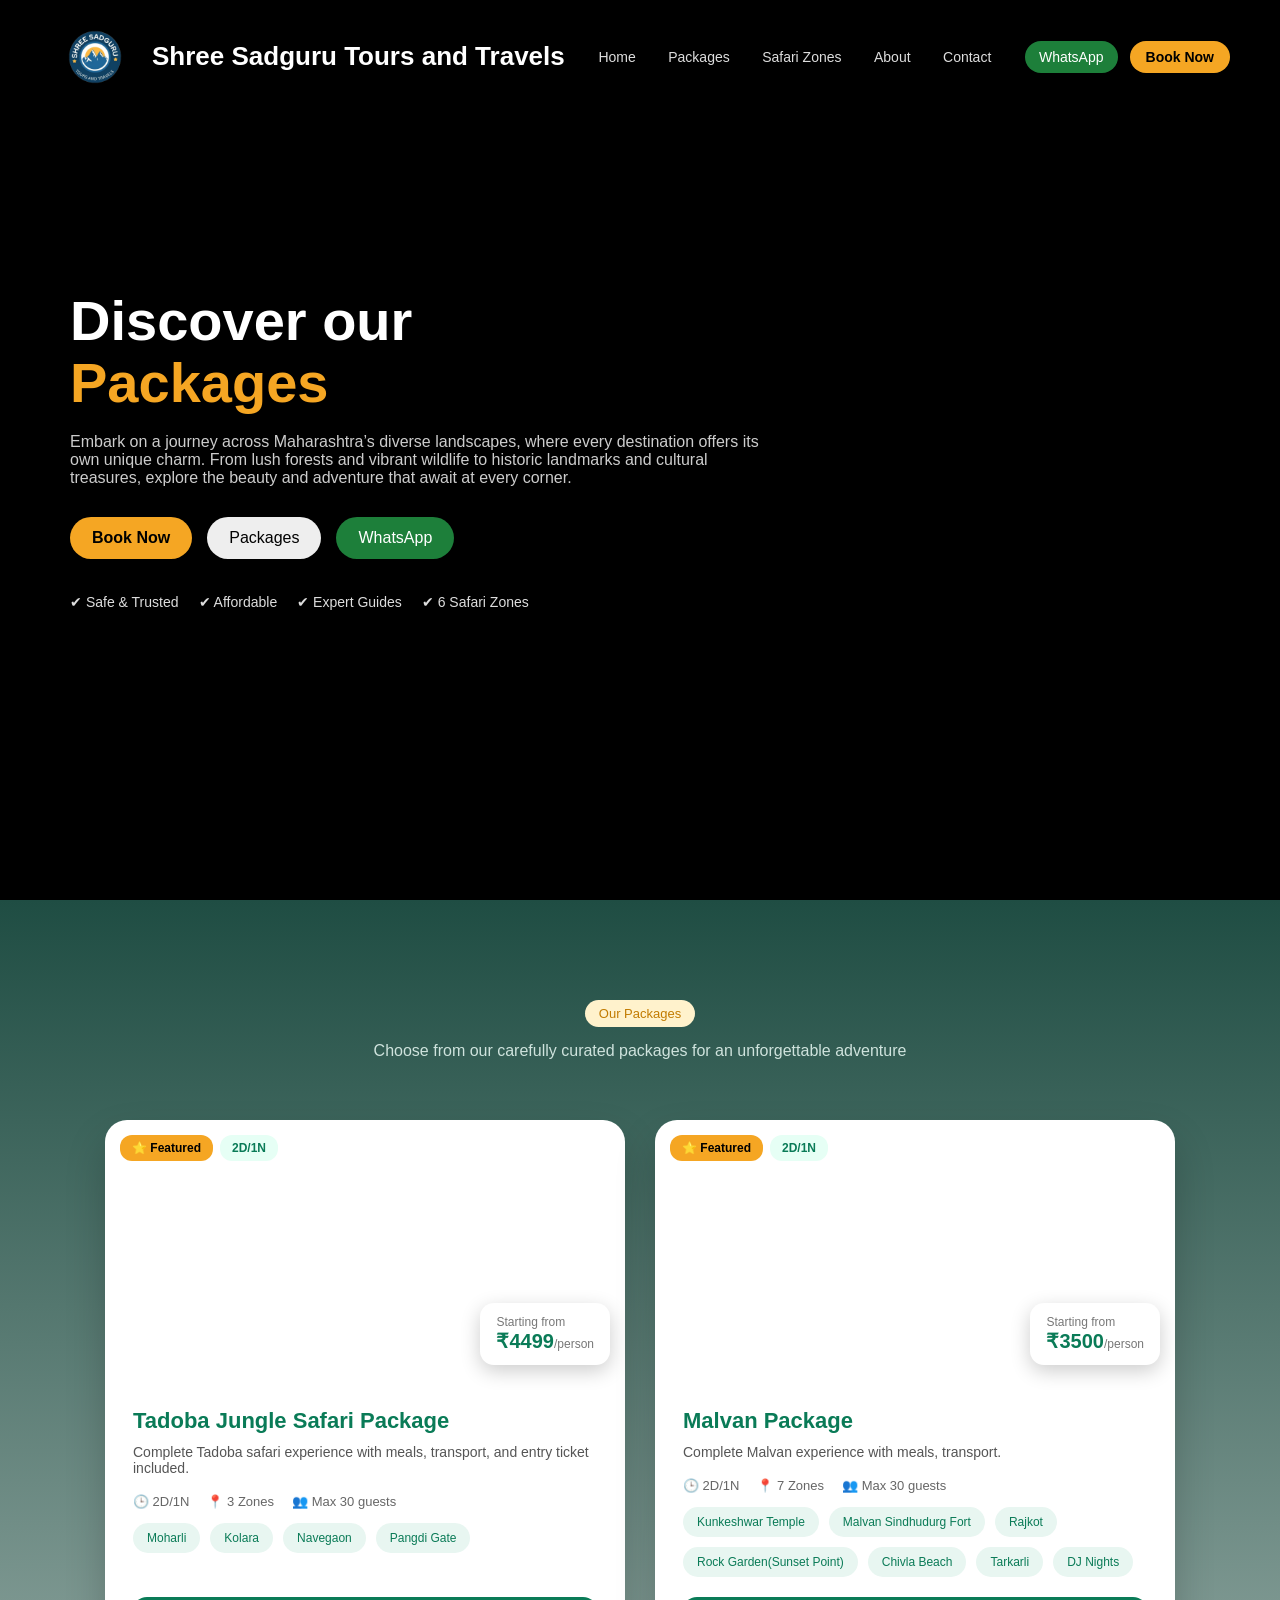
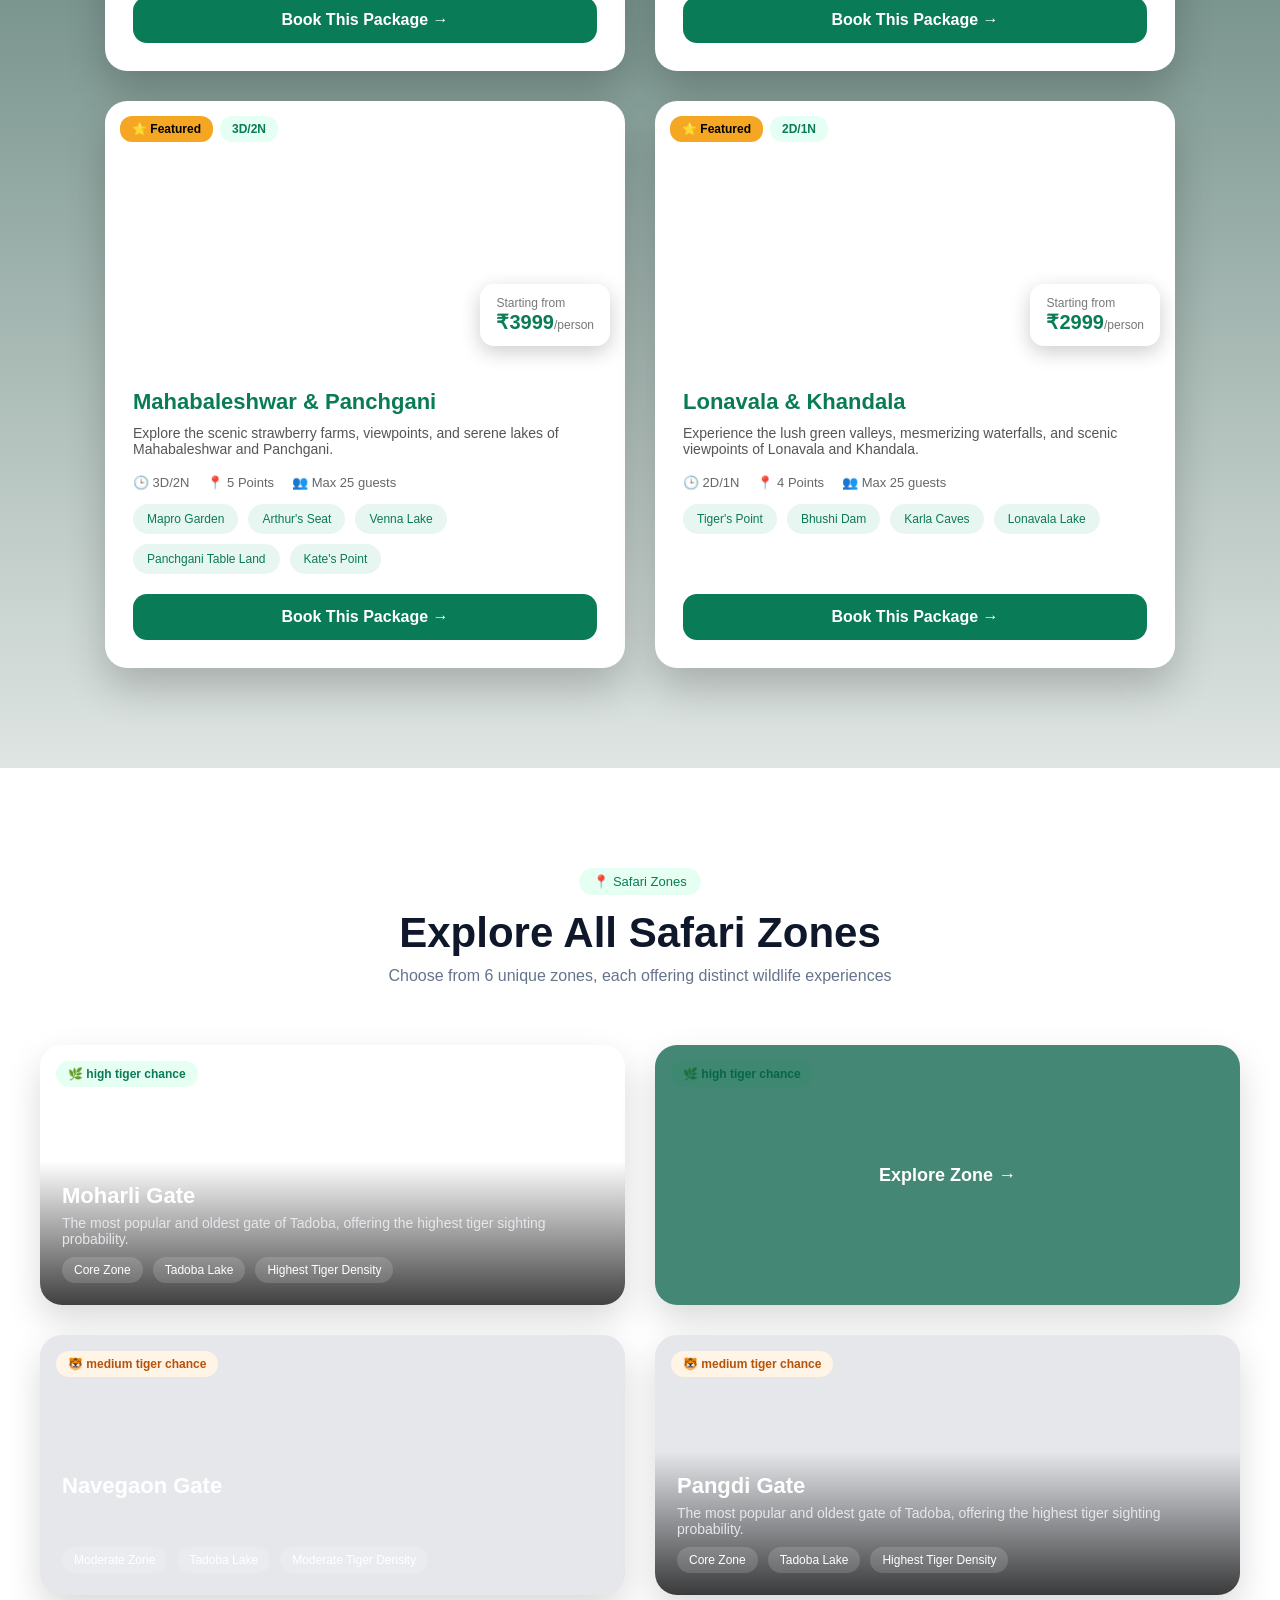
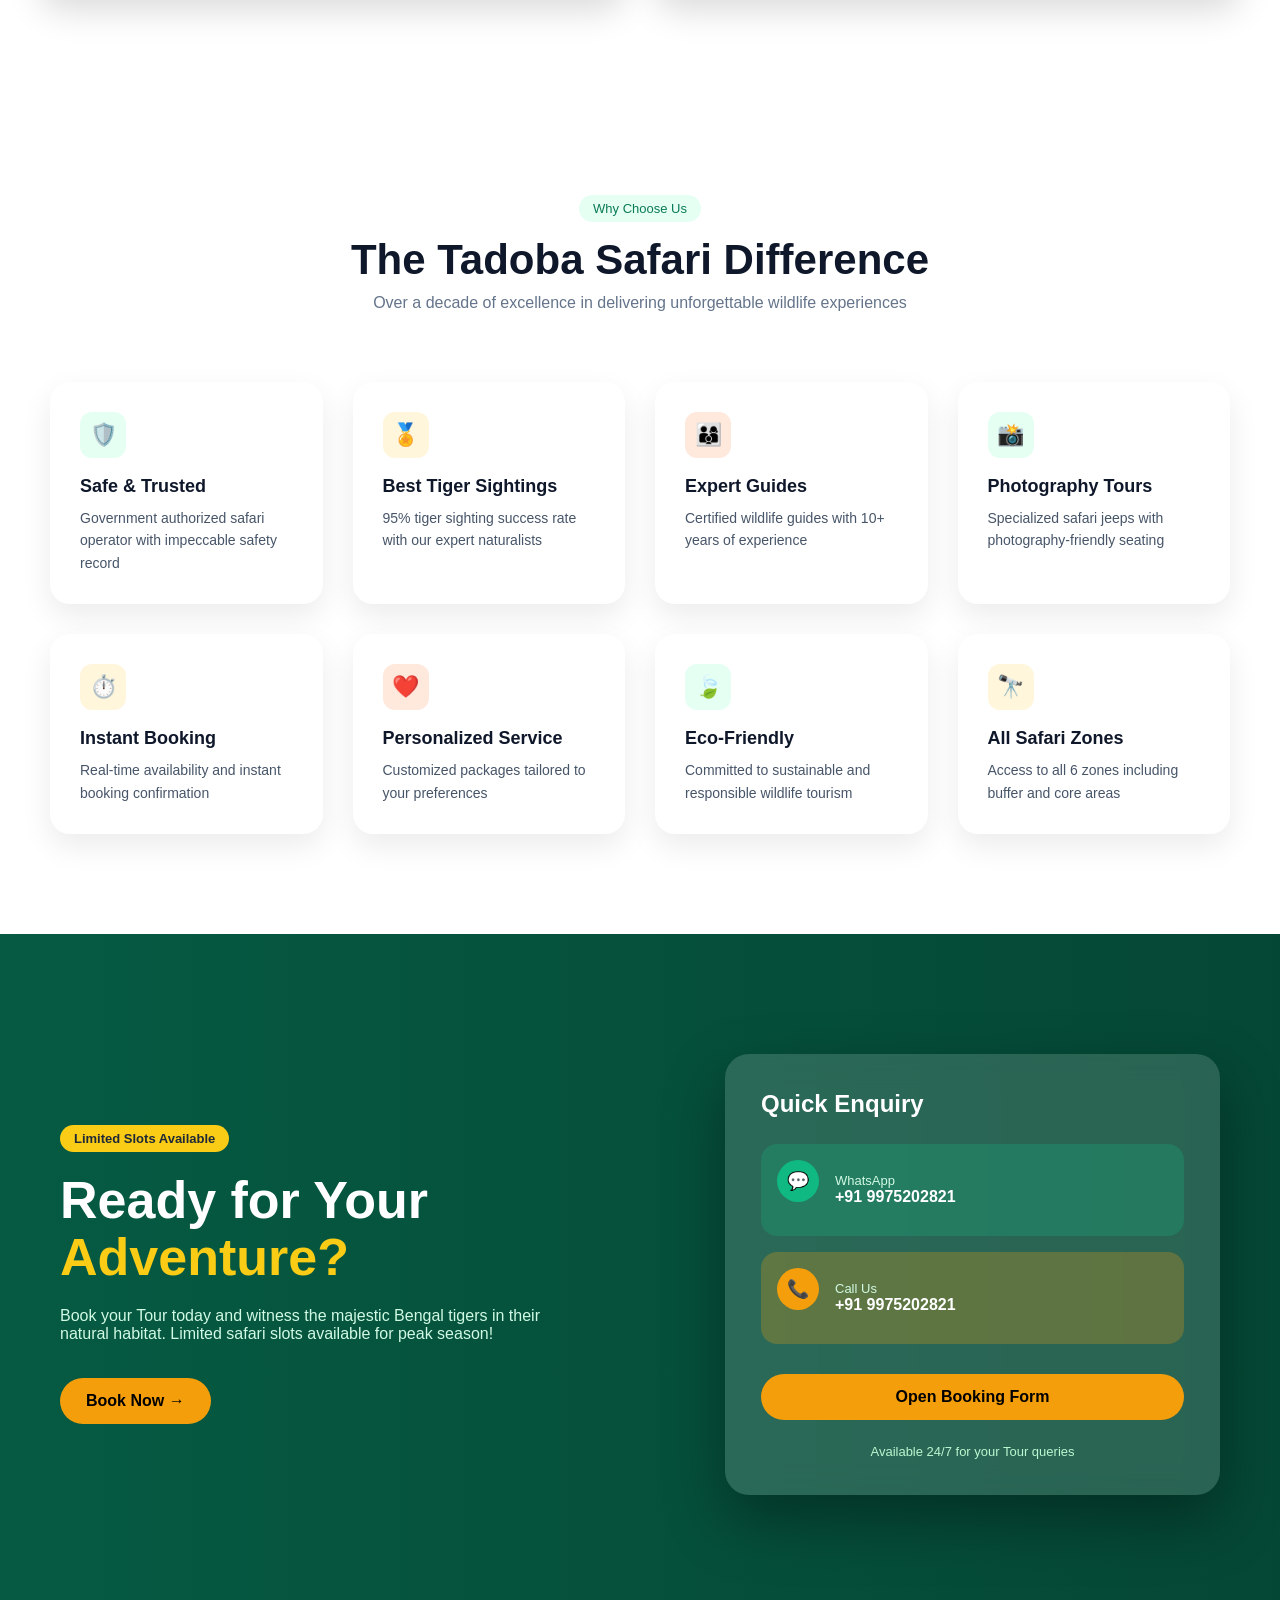
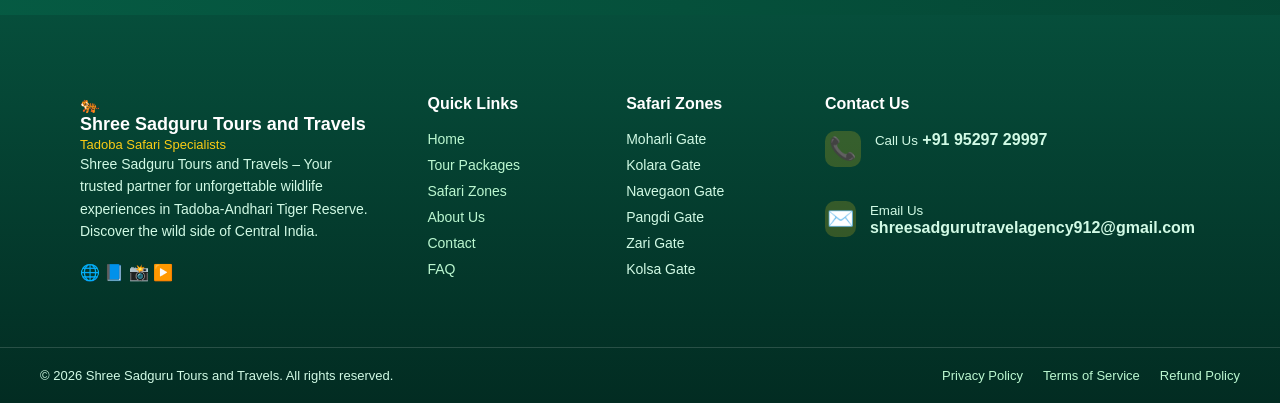
==== index.html @ 8aacf8dc "Move files to root directory to fix Vercel 404 deployment error" ====
<!DOCTYPE html>
<html lang="en">

<head>
  <meta charset="UTF-8" />
  <meta name="viewport" content="width=device-width, initial-scale=1.0" />
  <title>Tadoba Trails</title>
  <link rel="stylesheet" href="style.css" />
</head>

<body>
  <header class="navbar">
    <div class="logo">
      <img src="logo-travel.png" alt="Shree Sadguru Tours and Travels Logo" class="logo-img">
      <div class="logo-text">
        <h3 class="Company_name">Shree Sadguru Tours and Travels</h3>
      </div>
    </div>


    <nav>
      <a href="#home">Home</a>
      <a href="#packages">Packages</a>
      <a href="#zones">Safari Zones</a>
      <a href="#about">About</a>
      <a href="#contact">Contact</a>
    </nav>

    <div class="nav-actions">
      <!-- <a class="whatsapp" href="#">WhatsApp</a> -->
      <a class="whatsapp"
        href="https://wa.me/919975202821?text=Hi%20Sadguru%20Tours%20and%20Travels%20Team%2C%0AI%27m%20interested%20in%20Tour%20booking.">
        WhatsApp
      </a>
      <a class="book-btn" href="form.html">Book Now</a>
    </div>
  </header>

  <section class="hero" id="home">
    <div class="overlay"></div>

    <div class="hero-content">
      <!-- <span class="badge">Maharashtra's Premier Tiger Reserve</span> -->

      <h1>
        Discover our <br />
        <span class="highlight">Packages</span><br />

      </h1>

      <p>
        Embark on a journey across Maharashtra’s diverse landscapes, where every destination offers its own unique
        charm. From lush forests and vibrant wildlife to historic landmarks and cultural treasures, explore the beauty
        and adventure that await at every corner.
      </p>

      <div class="hero-buttons">
        <a class="primary-btn" href="form.html">Book Now</a>
        <a class="secondary-btn" href="#packages">Packages</a>
        <a class="whatsapp-btn"
          href="https://wa.me/919975202821?text=Hi%20Sadguru%20Tours%20and%20Travels%20Team%2C%0AI%27m%20interested%20in%20Tour%20booking.">
          WhatsApp
        </a>

      </div>

      <div class="features">
        <span>✔ Safe & Trusted</span>
        <span>✔ Affordable </span>
        <span>✔ Expert Guides</span>
        <span>✔ 6 Safari Zones</span>
      </div>
    </div>
  </section>

  <section class="package" id="packages">
    <div class="package-header">
      <span class="section-badge">Our Packages</span>

      <p>
        Choose from our carefully curated packages for an unforgettable
        adventure
      </p>
    </div>

    <div class="package-grid">
      <!-- Card 1: Tadoba -->
      <div class="package-card">
        <div class="package-image tadoba">
          <span class="tag featured">⭐ Featured</span>
          <span class="tag duration">2D/1N</span>

          <div class="price-box">
            <small>Starting from</small>
            <strong>₹4499</strong><span>/person</span>
          </div>
        </div>

        <div class="package-content">
          <h3>Tadoba Jungle Safari Package</h3>
          <p>
            Complete Tadoba safari experience with meals, transport, and entry
            ticket included.
          </p>

          <div class="package-info">
            <span>🕒 2D/1N</span>
            <span>📍 3 Zones</span>
            <span>👥 Max 30 guests</span>
          </div>

          <div class="zones">
            <span>Moharli</span>
            <span>Kolara</span>
            <span>Navegaon</span>
            <span>Pangdi Gate</span>
          </div>

          <a href="form.html" class="details-btn"> Book This Package → </a>
        </div>
      </div>

      <!-- Card 2: Malvan -->
      <div class="package-card">
        <div class="package-image malvan">
          <span class="tag featured">⭐ Featured</span>
          <span class="tag duration">2D/1N</span>

          <div class="price-box">
            <small>Starting from</small>
            <strong>₹3500</strong><span>/person</span>
          </div>
        </div>

        <div class="package-content">
          <h3>Malvan Package</h3>
          <p>
            Complete Malvan experience with meals, transport.
          </p>

          <div class="package-info">
            <span>🕒 2D/1N</span>
            <span>📍 7 Zones</span>
            <span>👥 Max 30 guests</span>
          </div>

          <div class="zones">
            <span>Kunkeshwar Temple</span>
            <span>Malvan Sindhudurg Fort</span>
            <span>Rajkot</span>
            <span>Rock Garden(Sunset Point)</span>
            <span>Chivla Beach</span>
            <span>Tarkarli</span>
            <span>DJ Nights</span>
          </div>

          <a href="form.html" class="details-btn"> Book This Package → </a>
        </div>
      </div>

      <!-- Card 3: Mahabaleshwar & Panchgani -->
      <div class="package-card">
        <div class="package-image mahabaleshwar">
          <span class="tag featured">⭐ Featured</span>
          <span class="tag duration">3D/2N</span>

          <div class="price-box">
            <small>Starting from</small>
            <strong>₹3999</strong><span>/person</span>
          </div>
        </div>

        <div class="package-content">
          <h3>Mahabaleshwar & Panchgani</h3>
          <p>
            Explore the scenic strawberry farms, viewpoints, and serene lakes of Mahabaleshwar and Panchgani.
          </p>

          <div class="package-info">
            <span>🕒 3D/2N</span>
            <span>📍 5 Points</span>
            <span>👥 Max 25 guests</span>
          </div>

          <div class="zones">
            <span>Mapro Garden</span>
            <span>Arthur's Seat</span>
            <span>Venna Lake</span>
            <span>Panchgani Table Land</span>
            <span>Kate's Point</span>
          </div>

          <a href="form.html" class="details-btn"> Book This Package → </a>
        </div>
      </div>

      <!-- Card 4: Lonavala & Khandala -->
      <div class="package-card">
        <div class="package-image lonavala">
          <span class="tag featured">⭐ Featured</span>
          <span class="tag duration">2D/1N</span>

          <div class="price-box">
            <small>Starting from</small>
            <strong>₹2999</strong><span>/person</span>
          </div>
        </div>

        <div class="package-content">
          <h3>Lonavala & Khandala</h3>
          <p>
            Experience the lush green valleys, mesmerizing waterfalls, and scenic viewpoints of Lonavala and Khandala.
          </p>

          <div class="package-info">
            <span>🕒 2D/1N</span>
            <span>📍 4 Points</span>
            <span>👥 Max 25 guests</span>
          </div>

          <div class="zones">
            <span>Tiger's Point</span>
            <span>Bhushi Dam</span>
            <span>Karla Caves</span>
            <span>Lonavala Lake</span>
          </div>

          <a href="form.html" class="details-btn"> Book This Package → </a>
        </div>
      </div>
    </div>
  </section>

  <section class="safari-zone" id="zones">
    <div class="safari-header">
      <span class="zone-badge">📍 Safari Zones</span>
      <h2>Explore All Safari Zones</h2>
      <p>
        Choose from 6 unique zones, each offering distinct wildlife
        experiences
      </p>
    </div>

    <div class="zone-grid">
      <!-- Moharli -->
      <div class="zone-card large">
        <span class="chance high">🌿 high tiger chance</span>
        <div class="zone-content">
          <h3>Moharli Gate</h3>
          <p>
            The most popular and oldest gate of Tadoba, offering the highest
            tiger sighting probability.
          </p>

          <div class="zone-tags">
            <span>Core Zone</span>
            <span>Tadoba Lake</span>
            <span>Highest Tiger Density</span>
          </div>
        </div>
      </div>

      <!-- Kolara -->
      <div class="zone-card green">
        <span class="chance high">🌿 high tiger chance</span>
        <div class="overlay-action">Explore Zone →</div>
      </div>

      <!-- Navegaon -->
      <div class="zone-card light">
        <span class="chance medium">🐯 medium tiger chance</span>
        <div class="zone-content dark">
          <h3 style="color: white">Navegaon Gate</h3>
          <p>
            The most popular and oldest gate of Tadoba, offering the highest
            tiger sighting probability.
          </p>

          <div class="zone-tags" style="color: white">
            <span>Moderate Zone</span>
            <span>Tadoba Lake</span>
            <span>Moderate Tiger Density</span>
          </div>
        </div>
      </div>

      <!-- Pangdi -->
      <div class="zone-card night">
        <span class="chance medium">🐯 medium tiger chance</span>
        <div class="zone-content">
          <h3>Pangdi Gate</h3>
          <p>
            The most popular and oldest gate of Tadoba, offering the highest
            tiger sighting probability.
          </p>

          <div class="zone-tags">
            <span>Core Zone</span>
            <span>Tadoba Lake</span>
            <span>Highest Tiger Density</span>
          </div>
        </div>
      </div>
    </div>
  </section>

  <section class="why-choose-us" id="about">
    <div class="why-header">
      <span class="why-badge">Why Choose Us</span>
      <h2>The Tadoba Safari Difference</h2>
      <p>
        Over a decade of excellence in delivering unforgettable wildlife
        experiences
      </p>
    </div>

    <div class="why-grid">
      <div class="why-card">
        <div class="icon green">🛡️</div>
        <h3>Safe & Trusted</h3>
        <p>
          Government authorized safari operator with impeccable safety record
        </p>
      </div>

      <div class="why-card">
        <div class="icon yellow">🏅</div>
        <h3>Best Tiger Sightings</h3>
        <p>95% tiger sighting success rate with our expert naturalists</p>
      </div>

      <div class="why-card">
        <div class="icon orange">👨‍👩‍👦</div>
        <h3>Expert Guides</h3>
        <p>Certified wildlife guides with 10+ years of experience</p>
      </div>

      <div class="why-card">
        <div class="icon green">📸</div>
        <h3>Photography Tours</h3>
        <p>Specialized safari jeeps with photography-friendly seating</p>
      </div>

      <div class="why-card">
        <div class="icon yellow">⏱️</div>
        <h3>Instant Booking</h3>
        <p>Real-time availability and instant booking confirmation</p>
      </div>

      <div class="why-card">
        <div class="icon orange">❤️</div>
        <h3>Personalized Service</h3>
        <p>Customized packages tailored to your preferences</p>
      </div>

      <div class="why-card">
        <div class="icon green">🍃</div>
        <h3>Eco-Friendly</h3>
        <p>Committed to sustainable and responsible wildlife tourism</p>
      </div>

      <div class="why-card">
        <div class="icon yellow">🔭</div>
        <h3>All Safari Zones</h3>
        <p>Access to all 6 zones including buffer and core areas</p>
      </div>
    </div>
  </section>

  <section class="contact-us" id="contact">
    <div class="contact-overlay"></div>

    <div class="contact-container">
      <!-- LEFT CONTENT -->
      <div class="contact-left">
        <span class="contact-badge">Limited Slots Available</span>

        <h2>
          Ready for Your <br />
          <span>Adventure?</span>
        </h2>

        <p>
          Book your Tour today and witness the majestic Bengal tigers
          in their natural habitat. Limited safari slots available for peak
          season!
        </p>

        <div class="contact-actions">
          <a href="form.html" class="cta-btn"> Book Now → </a>
          <!-- <div class="ghost-btn"></div> -->
        </div>
      </div>

      <!-- RIGHT CARD -->
      <div class="contact-card">
        <h3>Quick Enquiry</h3>
        <a href="https://wa.me/919975202821?text=Hi%20Sadguru%20Tours%20and%20Travels%20Team%2C%0AI%27m%20interested%20in%20Tour%20booking."
          class="contact-card-link">
          <div class="contact-item whatsapp">
            <div class="icon">💬</div>
            <div>
              <small>WhatsApp</small>
              <strong>+91 9975202821</strong>
            </div>
          </div>
        </a>

        <a href="tel:+919975202821" class="contact-card-link">
          <div class="contact-item call">
            <div class="icon">📞</div>
            <div>
              <small>Call Us</small>
              <strong>+91 9975202821</strong>
            </div>
          </div>
        </a>

        <div style="text-align: center; margin-top: 30px">
          <a href="form.html" class="cta-btn" style="display: inline-block; width: 100%; text-align: center">
            Open Booking Form
          </a>
        </div>

        <p class="availability">Available 24/7 for your Tour queries</p>
      </div>
    </div>
  </section>

  <footer class="contact-final">
    <div class="contact-final-container">
      <!-- BRAND -->
      <div class="contact-final-brand">
        <div class="brand-header">
          <div class="brand-logo">🐅</div>
          <div>
            <h3>Shree Sadguru Tours and Travels</h3>
            <span>Tadoba Safari Specialists</span>
          </div>
        </div>

        <p>
          Shree Sadguru Tours and Travels – Your trusted partner for
          unforgettable wildlife experiences in Tadoba-Andhari Tiger Reserve.
          Discover the wild side of Central India.
        </p>

        <div class="social-icons">
          <a href="#" class="directing-links">🌐</a>
          <a href="#" class="directing-links">📘</a>
          <a href="#" class="directing-links">📸</a>
          <a href="#" class="directing-links">▶️</a>
        </div>
      </div>

      <!-- QUICK LINKS -->
      <div class="contact-final-links">
        <h4>Quick Links</h4>
        <ul>
          <li><a href="#Home">Home</a></li>
          <li><a href="#Tour Packages">Tour Packages</a></li>
          <li><a href="#Safari Zones">Safari Zones</a></li>
          <li><a href="#About Us">About Us</a></li>
          <li><a href="#Contact">Contact</a></li>
          <li><a href="#FAQ">FAQ</a></li>
        </ul>
      </div>

      <!-- SAFARI ZONES -->
      <div class="contact-final-links">
        <h4>Safari Zones</h4>
        <ul>
          <li>Moharli Gate</li>
          <li>Kolara Gate</li>
          <li>Navegaon Gate</li>
          <li>Pangdi Gate</li>
          <li>Zari Gate</li>
          <li>Kolsa Gate</li>
        </ul>
      </div>

      <!-- CONTACT INFO -->
      <div class="contact-final-info">
        <h4>Contact Us</h4>

        <div class="info-item">
          <span class="icon">📞</span>
          <div>
            <small>Call Us</small>
            <strong>+91 95297 29997</strong>
          </div>
        </div>

        <div class="info-item">
          <span class="icon">✉️</span>
          <div>
            <small>Email Us</small>
            <strong>shreesadgurutravelagency912@gmail.com</strong>
          </div>
        </div>

        <div class="info-item">

          <div>

          </div>
        </div>
      </div>
    </div>

    <div class="contact-final-bottom">
      <p>© 2026 Shree Sadguru Tours and Travels. All rights reserved.</p>

      <div class="legal-links">
        <a href="#">Privacy Policy</a>
        <a href="#">Terms of Service</a>
        <a href="#">Refund Policy</a>
      </div>
    </div>
  </footer>

  <script src="script.js"></script>
</body>


</html>
---- style.css ----
* {
  margin: 0;
  padding: 0;
  box-sizing: border-box;
  font-family: "Segoe UI", sans-serif;
}

body {
  background-color: #000;
  color: #fff;
}

/* NAVBAR */
.navbar {
  display: flex;
  align-self: top;
  justify-content: space-between;
  align-items: center;
  padding: 12px 50px;
  background: rgba(0, 0, 0, 0.6);
  position: fixed;
  width: 100%;
  z-index: 10;
}

.logo h3 {
  font-size: 18px;
  font-weight: 600;
  margin: 0;
}

.logo span {
  font-size: 12px;
  color: #f5a623;
}

nav a {
  margin: 0 14px;
  text-decoration: none;
  color: #ddd;
  font-size: 14px;
}

nav a:hover {
  color: #f5a623;
}

.nav-actions {
  display: flex;
  gap: 12px;
  align-items: center;
}

.whatsapp {
  padding: 8px 14px;
  border-radius: 20px;
  background: #1d7f3a;
  color: #fff;
  text-decoration: none;
  font-size: 14px;
}

.book-btn {
  padding: 8px 16px;
  border-radius: 20px;
  background: #f5a623;
  color: #000;
  text-decoration: none;
  font-weight: 600;
  font-size: 14px;
}

/* HERO */
.hero {
  height: 100vh;
  background: url("https://images.unsplash.com/photo-1500530855697-b586d89ba3ee") center/cover no-repeat;
  position: relative;
  display: flex;
  align-items: center;
}

.overlay {
  position: absolute;
  inset: 0;
  background: linear-gradient(to right,
      rgba(0, 0, 0, 0.85),
      rgba(0, 0, 0, 0.4));
}

.hero-content {
  position: relative;
  max-width: 700px;
  margin-left: 70px;
  z-index: 2;
}

.badge {
  display: inline-block;
  padding: 6px 14px;
  background: #6b5300;
  border-radius: 20px;
  font-size: 13px;
  margin-bottom: 20px;
}

.hero h1 {
  font-size: 56px;
  line-height: 1.1;
  margin-bottom: 20px;
}

.hero h1 small {
  font-size: 32px;
  font-weight: 400;
}

.highlight {
  color: #f5a623;
}

.hero p {
  font-size: 16px;
  color: #ccc;
  margin-bottom: 30px;
}

/* BUTTONS */
.hero-buttons {
  display: flex;
  gap: 15px;
  margin-bottom: 35px;
}

.primary-btn {
  background: #f5a623;
  padding: 12px 22px;
  border-radius: 25px;
  text-decoration: none;
  color: #000;
  font-weight: 600;
}

.secondary-btn {
  background: #eee;
  padding: 12px 22px;
  border-radius: 25px;
  text-decoration: none;
  color: #000;
}

.whatsapp-btn {
  background: #1d7f3a;
  padding: 12px 22px;
  border-radius: 25px;
  text-decoration: none;
  color: #fff;
}

/* FEATURES */
.features {
  display: flex;
  gap: 20px;
  font-size: 14px;
  color: #ddd;
}

/* PACKAGE SECTION */
.package {
  background: linear-gradient(to bottom, #1f4d43, #dfe5e2);
  padding: 100px 20px;
}

.package-header {
  text-align: center;
  margin-bottom: 60px;
}

.section-badge {
  display: inline-block;
  background: #fff2cc;
  color: #c27b00;
  padding: 6px 14px;
  border-radius: 20px;
  font-size: 13px;
  margin-bottom: 15px;
}

.package-header h2 {
  font-size: 42px;
  margin-bottom: 10px;
  color: #ffffff;
}

.package-header p {
  color: #cfe3dd;
  font-size: 16px;
}

/* CARD */
.package-card,
.package-card-alt {
  width: 520px;
  background: #ffffff;
  border-radius: 22px;
  overflow: hidden;
  box-shadow: 0 20px 40px rgba(0, 0, 0, 0.2);
  flex-shrink: 0;
  display: flex;
  flex-direction: column;
}

/* logo */

/* LOGO STYLES */
.logo {
  display: flex;
  align-items: center;
  gap: 12px;
}

.logo-img {
  width: 90px;
  height: 90px;
  object-fit: contain;
  border-radius: 50%;
  background: transparent;
  padding: 0;
  border: none;
}

.logo-text h3 {
  font-size: 18px;
  font-weight: 600;
  line-height: 1.2;
  margin: 0;
}

.logo-text span {
  font-size: 12px;
  color: #f5a623;
}

/* LOGO FIX – GUARANTEED VISIBLE */
.logo {
  display: flex;
  align-items: center;
  gap: 12px;
}

.logo-img {
  width: 90px;
  height: 90px;
  object-fit: contain;
  border-radius: 50%;
  background: transparent;
  padding: 0;
  border: none;
}

.logo-text h3 {
  font-size: 18px;
  font-weight: 600;
  line-height: 1.2;
  margin: 0;
}

.logo-text .Company_name {
  font-size: 26px;
  font-weight: 700;
  line-height: 1.2;
  margin: 0;
}

.logo-text span {
  font-size: 12px;
  color: #f5a623;
}

/* MOBILE SAFE */
@media (max-width: 768px) {
  .logo-img {
    width: 60px;
    height: 60px;
  }

  .logo-text h3 {
    font-size: 16px;
  }

  .logo-text .Company_name {
    font-size: 20px;
  }

  .logo-text span {
    font-size: 11px;
  }
}


/* MOBILE LOGO FIX */
@media (max-width: 768px) {
  .logo-img {
    width: 60px;
    height: 60px;
  }

  .logo-text h3 {
    font-size: 16px;
  }

  .logo-text .Company_name {
    font-size: 20px;
  }

  .logo-text span {
    font-size: 11px;
  }
}

@media (max-width: 480px) {
  .logo-img {
    width: 60px;
    height: 60px;
  }

  .logo-text h3 {
    font-size: 14px;
  }

  .logo-text .Company_name {
    font-size: 16px;
  }

  .logo-text span {
    font-size: 10px;
  }
}


/* IMAGE */
.package-image {
  height: 260px;
  background-position: center;
  background-size: cover;
  background-repeat: no-repeat;
  position: relative;
}

.package-image.tadoba {
  background-image: url("https://images.unsplash.com/photo-1546182990-dffeafbe841d");
}

.package-image.malvan {
  background-image: url("https://exploreindia.tv/wp-content/uploads/incredible-india-malvan-india-beach-1.jpg");
}

.package-image.mahabaleshwar {
  background-image: url("https://images.unsplash.com/photo-1605649487212-47bdab064df7");
}

.package-image.lonavala {
  background-image: url("https://images.unsplash.com/photo-1596176530529-78163a4f7af2");
}

/* TAGS */
.tag {
  position: absolute;
  top: 15px;
  padding: 6px 12px;
  border-radius: 12px;
  font-size: 12px;
  font-weight: 600;
}

.featured {
  left: 15px;
  background: #f5a623;
  color: #000;
}

.duration {
  left: 95px;
  background: #e6fff5;
  color: #0a7b57;
  margin-left: 20px;
}

/* PRICE */
.price-box {
  position: absolute;
  right: 15px;
  bottom: 15px;
  background: #ffffff;
  padding: 12px 16px;
  border-radius: 14px;
  box-shadow: 0 6px 20px rgba(0, 0, 0, 0.2);
}

.price-box small {
  display: block;
  font-size: 12px;
  color: #777;
}

.price-box strong {
  font-size: 20px;
  color: #0a7b57;
}

.price-box span {
  font-size: 12px;
  color: #777;
}

/* CONTENT */
.package-content {
  padding: 28px;
  display: flex;
  flex-direction: column;
  flex-grow: 1;
}

.package-content h3 {
  color: #0a7b57;
  font-size: 22px;
  margin-bottom: 10px;
}

.package-content p {
  font-size: 14px;
  color: #555;
  margin-bottom: 18px;
}

/* INFO */
.package-info {
  display: flex;
  gap: 18px;
  font-size: 13px;
  color: #666;
  margin-bottom: 14px;
}

/* ZONES */
.zones {
  display: flex;
  flex-wrap: wrap;
  gap: 10px;
  margin-bottom: 20px;
}

.zones span {
  background: #e8f6f1;
  color: #0a7b57;
  padding: 8px 14px;
  border-radius: 20px;
  font-size: 12px;
  display: inline-block;
  white-space: nowrap;
}

/* BUTTON */
.details-btn,
.details-btn1 {
  display: block;
  text-align: center;
  background: #0a7b57;
  color: #ffffff;
  text-decoration: none;
  padding: 14px;
  border-radius: 14px;
  font-weight: 600;
  transition: background 0.3s ease;
  margin-top: auto;
}

.details-btn:hover,
.details-btn1:hover {
  background: #075e42;
}

/* SAFARI ZONE SECTION */
.safari-zone {
  padding: 100px 40px;
  background: #ffffff;
}

.safari-header {
  text-align: center;
  margin-bottom: 60px;
}

.zone-badge {
  display: inline-block;
  background: #e6fff3;
  color: #0a7b57;
  padding: 6px 14px;
  border-radius: 20px;
  font-size: 13px;
  margin-bottom: 14px;
}

.safari-header h2 {
  font-size: 42px;
  margin-bottom: 10px;
  color: #0f172a;
}

.safari-header p {
  color: #64748b;
  font-size: 16px;
}

/* GRID */
.zone-grid {
  display: grid;
  grid-template-columns: repeat(2, 1fr);
  gap: 30px;
}

/* CARD BASE */
.zone-card {
  position: relative;
  height: 260px;
  border-radius: 22px;
  overflow: hidden;
  background-size: cover;
  background-position: center;
  box-shadow: 0 15px 35px rgba(0, 0, 0, 0.15);
}

/* IMAGE BACKGROUNDS */
.zone-card.large {
  background-image: url("https://images.unsplash.com/photo-1546182990-dffeafbe841d");
}

.zone-card.green {
  background-image: url("https://images.unsplash.com/photo-1500530855697-b586d89ba3ee");
}

.zone-card.light {
  background: #e5e7eb;
  background-image: url("https://www.pugdundeesafaris.com/blog/wp-content/uploads/2015/08/bheema-Tiger.jpg");
  background-size: cover;
}

.zone-card.night {
  background: #e5e7eb;
  background-image: url("https://good-nature-blog-uploads.s3.amazonaws.com/uploads/2022/06/Male-tiger-with-his-cubs-at-a-reserve-in-India-1280x640.jpg");
  background-size: cover;
}

/* .zone-card:not(.large):not(.green):not(.light) {
  background-image: url("https://images.unsplash.com/photo-1516642898673-edd1ced8b7f9");
} */

/* TIGER CHANCE BADGE */
.chance {
  position: absolute;
  top: 16px;
  left: 16px;
  padding: 6px 12px;
  border-radius: 14px;
  font-size: 12px;
  font-weight: 600;
}

.high {
  background: #e6fff3;
  color: #0a7b57;
}

.medium {
  background: #fff4e5;
  color: #b45309;
}

/* CONTENT */
.zone-content {
  position: absolute;
  bottom: 0;
  width: 100%;
  padding: 22px;
  background: linear-gradient(to top, rgba(0, 0, 0, 0.75), rgba(0, 0, 0, 0));
  color: #fff;
}

.zone-content.dark {
  background: none;
  color: #111827;
}

.zone-content h3 {
  font-size: 22px;
  margin-bottom: 6px;
}

.zone-content p {
  font-size: 14px;
  color: #e5e7eb;
}

/* TAGS */
.zone-tags {
  display: flex;
  gap: 10px;
  margin-top: 10px;
  flex-wrap: wrap;
}

.zone-tags span {
  background: rgba(255, 255, 255, 0.15);
  padding: 6px 12px;
  border-radius: 20px;
  font-size: 12px;
}

/* GREEN OVERLAY CARD */
.zone-card.green::after {
  content: "";
  position: absolute;
  inset: 0;
  background: rgba(6, 95, 70, 0.75);
}

.overlay-action {
  position: absolute;
  inset: 0;
  display: flex;
  align-items: center;
  justify-content: center;
  color: #ffffff;
  font-size: 18px;
  font-weight: 600;
  z-index: 2;
}

/* WHY CHOOSE US */
.why-choose-us {
  padding: 100px 50px;
  background: #ffffff;
}

.why-header {
  text-align: center;
  margin-bottom: 70px;
}

.why-badge {
  display: inline-block;
  background: #e6fff3;
  color: #0a7b57;
  padding: 6px 14px;
  border-radius: 20px;
  font-size: 13px;
  margin-bottom: 14px;
}

.why-header h2 {
  font-size: 42px;
  margin-bottom: 10px;
  color: #0f172a;
}

.why-header p {
  color: #64748b;
  font-size: 16px;
}

/* GRID */
.why-grid {
  display: grid;
  grid-template-columns: repeat(4, 1fr);
  gap: 30px;
}

/* CARD */
.why-card {
  background: #ffffff;
  border-radius: 20px;
  padding: 30px;
  box-shadow: 0 12px 30px rgba(0, 0, 0, 0.08);
  transition: transform 0.3s ease, box-shadow 0.3s ease;
}

.why-card:hover {
  transform: translateY(-6px);
  box-shadow: 0 18px 40px rgba(0, 0, 0, 0.12);
}

.why-card h3 {
  font-size: 18px;
  margin-bottom: 10px;
  color: #0f172a;
}

.why-card p {
  font-size: 14px;
  color: #475569;
  line-height: 1.6;
}

/* ICON */
.icon {
  width: 46px;
  height: 46px;
  display: flex;
  align-items: center;
  justify-content: center;
  border-radius: 12px;
  font-size: 22px;
  margin-bottom: 18px;
}

.icon.green {
  background: #e6fff3;
  color: #0a7b57;
}

.icon.yellow {
  background: #fff6dc;
  color: #b45309;
}

.icon.orange {
  background: #ffe9dc;
  color: #c2410c;
}

@media (max-width: 1024px) {
  .why-grid {
    grid-template-columns: repeat(2, 1fr);
  }
}

@media (max-width: 600px) {
  .why-grid {
    grid-template-columns: 1fr;
  }
}

/* CONTACT US */
.contact-us {
  position: relative;
  padding: 120px 60px;
  background: url("https://images.unsplash.com/photo-1500530855697-b586d89ba3ee") center / cover no-repeat;
  color: #ffffff;
}

.contact-overlay {
  position: absolute;
  inset: 0;
  background: linear-gradient(to right,
      rgba(6, 95, 70, 0.95),
      rgba(6, 95, 70, 0.75));
}

.contact-container {
  position: relative;
  z-index: 2;
  max-width: 1200px;
  margin: auto;
  display: grid;
  grid-template-columns: 1.1fr 0.9fr;
  gap: 60px;
  align-items: center;
}

/* LEFT */
.contact-badge {
  display: inline-block;
  background: #facc15;
  color: #1f2937;
  padding: 6px 14px;
  border-radius: 20px;
  font-size: 13px;
  font-weight: 600;
  margin-bottom: 20px;
}

.contact-left h2 {
  font-size: 52px;
  line-height: 1.1;
  margin-bottom: 20px;
}

.contact-left h2 span {
  color: #facc15;
}

.contact-left p {
  font-size: 16px;
  color: #d1fae5;
  max-width: 520px;
  margin-bottom: 35px;
}

.contact-actions {
  display: flex;
  gap: 16px;
  align-items: center;
}

.cta-btn {
  background: #f59e0b;
  color: #000000;
  padding: 14px 26px;
  border-radius: 30px;
  font-weight: 600;
  text-decoration: none;
  transition: transform 0.2s ease, box-shadow 0.2s ease;
}

.cta-btn:hover {
  transform: translateY(-2px);
  box-shadow: 0 12px 30px rgba(0, 0, 0, 0.3);
}

.ghost-btn {
  width: 160px;
  height: 48px;
  background: rgba(255, 255, 255, 0.25);
  border-radius: 30px;
}

/* RIGHT CARD */
.contact-card {
  background: rgba(255, 255, 255, 0.15);
  backdrop-filter: blur(14px);
  border-radius: 24px;
  padding: 36px;
  box-shadow: 0 25px 60px rgba(0, 0, 0, 0.35);
}

.contact-card-link {
  text-decoration: none;
  color: inherit;
  display: block;
}
/* FORM STYLES */
.safari-form {
  display: flex;
  flex-direction: column;
  gap: 15px;
  margin-top: 20px;
}

.form-group input,
.form-group textarea,
.form-group select {
  width: 100%;
  padding: 12px 15px;
  border: 1px solid rgba(255, 255, 255, 0.3);
  background: rgba(255, 255, 255, 0.1);
  border-radius: 8px;
  font-size: 14px;
  font-family: inherit;
  color: #fff;
  transition: all 0.3s ease;
}

.form-group input::placeholder,
.form-group textarea::placeholder {
  color: rgba(255, 255, 255, 0.7);
}

.form-group input:focus,
.form-group textarea:focus {
  border-color: #facc15;
  background: rgba(255, 255, 255, 0.2);
  outline: none;
}

.form-group select {
  background: #fff;
  color: #333;
}

.submit-btn {
  background: #facc15;
  color: #1f2937;
  border: none;
  padding: 12px;
  border-radius: 8px;
  font-weight: 600;
  cursor: pointer;
  transition: transform 0.2s ease;
  width: 100%;
  margin-top: 10px;
}

.submit-btn:hover {
  transform: translateY(-2px);
  background: #eab308;
  box-shadow: 0 4px 12px rgba(250, 204, 21, 0.3);
}

.submit-btn:disabled {
  opacity: 0.7;
  cursor: not-allowed;
  transform: none;
}

.contact-card h3 {
  font-size: 24px;
  margin-bottom: 26px;
}

/* ITEMS */
.contact-item {
  display: flex;
  align-items: center;
  gap: 16px;
  padding: 16px;
  border-radius: 16px;
  margin-bottom: 16px;
}

.contact-item.whatsapp {
  background: rgba(16, 185, 129, 0.25);
}

.contact-item.call {
  background: rgba(245, 158, 11, 0.25);
}

.contact-item .icon {
  width: 42px;
  height: 42px;
  border-radius: 50%;
  background: #10b981;
  display: flex;
  align-items: center;
  justify-content: center;
  font-size: 18px;
}

.contact-item.call .icon {
  background: #f59e0b;
}

.contact-item small {
  display: block;
  font-size: 13px;
  color: #d1fae5;
}

.contact-item strong {
  font-size: 16px;
}

/* FOOT NOTE */
.availability {
  margin-top: 24px;
  font-size: 13px;
  color: #bbf7d0;
  text-align: center;
}

/* RESPONSIVE */
@media (max-width: 900px) {
  .contact-container {
    grid-template-columns: 1fr;
  }

  .contact-left h2 {
    font-size: 40px;
  }
}

/* CONTACT FINAL */
.contact-final {
  background: linear-gradient(to bottom, #064e3b, #022c22);
  color: #d1fae5;
  padding-top: 80px;
}

/* GRID */
.contact-final-container {
  max-width: 1200px;
  margin: auto;
  padding: 0 40px 60px;
  display: grid;
  grid-template-columns: 2fr 1fr 1fr 1.2fr;
  gap: 50px;
}

/* BRAND */
.contact-final-brand h3 {
  color: #ffffff;
  font-size: 18px;
}

.contact-final-brand span {
  font-size: 13px;
  color: #facc15;
}

.contact-final-brand p {
  font-size: 14px;
  line-height: 1.6;
  margin-bottom: 20px;
}

/* LINKS */
.contact-final-links h4,
.contact-final-info h4 {
  color: #ffffff;
  margin-bottom: 18px;
  font-size: 16px;
}

.contact-final-links ul {
  list-style: none;
}

.contact-final-links li {
  margin-bottom: 10px;
  font-size: 14px;
}

.contact-final-links a {
  text-decoration: none;
  color: #bbf7d0;
}

.contact-final-links a:hover {
  color: #facc15;
}

/* INFO */
.contact-final-info .info-item {
  display: flex;
  gap: 14px;
  margin-bottom: 16px;
}

.contact-final-info .icon {
  width: 36px;
  height: 36px;
  background: rgba(250, 204, 21, 0.2);
  border-radius: 10px;
  display: flex;
  align-items: center;
  justify-content: center;
}

/* BOTTOM */
.contact-final-bottom {
  border-top: 1px solid rgba(255, 255, 255, 0.15);
  padding: 20px 40px;
  display: flex;
  justify-content: space-between;
  align-items: center;
  font-size: 13px;
}

.legal-links {
  display: flex;
  gap: 20px;
}

.legal-links a {
  color: #bbf7d0;
  text-decoration: none;
}

/* RESPONSIVE */
@media (max-width: 900px) {
  .contact-final-container {
    grid-template-columns: 1fr 1fr;
  }
}

@media (max-width: 600px) {
  .contact-final-container {
    grid-template-columns: 1fr 1fr;
  }

  .contact-final-brand,
  .contact-final-info {
    grid-column: span 2;
  }

  .contact-final-bottom {
    flex-direction: column;
    gap: 12px;
    text-align: center;
  }
}

/* ================= RESPONSIVE FIX ================= */

@media (max-width: 1024px) {
  .hero-content {
    margin-left: 40px;
  }

  .why-grid {
    grid-template-columns: repeat(2, 1fr);
  }

  .zone-grid {
    grid-template-columns: 1fr;
  }
}

@media (max-width: 768px) {

  /* NAVBAR */
  .navbar {
    flex-direction: column;
    gap: 4px;
    padding: 8px 20px;
  }

  nav {
    display: none;
  }

  .nav-actions {
    width: 100%;
    justify-content: center;
  }

  /* HERO */
  .hero {
    height: auto;
    padding: 120px 0 80px;
  }

  .hero-content {
    margin-left: 20px;
    margin-right: 20px;
  }

  .hero h1 {
    font-size: 38px;
  }

  .hero h1 small {
    font-size: 24px;
  }

  .hero-buttons {
    flex-direction: column;
    align-items: flex-start;
  }

  .features {
    flex-direction: column;
    gap: 10px;
  }

  /* PACKAGE */
  .package {
    padding: 80px 16px;
  }

  .package-card {
    width: 100%;
  }

  /* SAFARI ZONE */
  .safari-zone {
    padding: 80px 20px;
  }

  /* WHY CHOOSE US */
  .why-choose-us {
    padding: 80px 20px;
  }

  .why-grid {
    grid-template-columns: 1fr;
  }

  /* CONTACT US */
  .contact-us {
    padding: 80px 20px;
  }

  .contact-container {
    grid-template-columns: 1fr;
    gap: 40px;
  }

  .contact-left h2 {
    font-size: 36px;
  }

  /* FOOTER */
  .contact-final-container {
    grid-template-columns: 1fr 1fr;
    text-align: center;
  }

  .contact-final-brand,
  .contact-final-info {
    grid-column: span 2;
  }

  .contact-final-bottom {
    flex-direction: column;
    gap: 12px;
  }
}

@media (max-width: 480px) {
  .hero h1 {
    font-size: 32px;
  }

  .cta-btn {
    width: 100%;
    text-align: center;
  }
}

html {
  scroll-behavior: smooth;
}

/* BOOKING FORM PAGE SPECIFIC STYLES */
body.booking-page {
  background: #f8f9fa;
}

.booking-page .navbar {
  background: #000;
}

.booking-container {
  max-width: 600px;
  margin: 100px auto;
  padding: 20px;
}

.back-link {
  display: inline-block;
  margin-bottom: 20px;
  color: #0a7b57;
  text-decoration: none;
  font-weight: 600;
}

.booking-card {
  background: white !important;
  /* Override transparent card */
  color: #333 !important;
  backdrop-filter: none;
  box-shadow: 0 10px 30px rgba(0, 0, 0, 0.1);
}

.booking-title {
  color: #0a7b57;
}

.booking-desc {
  color: #666;
  margin-bottom: 20px;
}

.booking-label {
  display: block;
  margin-bottom: 5px;
  font-weight: 600;
  color: #333;
}

.booking-input {
  border: 1px solid #ddd !important;
  background: #fff !important;
  color: #333 !important;
}

.booking-input:focus {
  border-color: #0a7b57 !important;
  background: #fff !important;
}

.submit-btn.mt-20 {
  margin-top: 20px;
}

.form-status {
  display: none;
  margin-top: 15px;
  text-align: center;
}

.directing-links {
  text-decoration: none;
}

/* PACKAGE GRID */
.package-grid {
  display: flex;
  justify-content: center;
  gap: 30px;
  flex-wrap: wrap;
  max-width: 1200px;
  margin: 0 auto;
}

@media (max-width: 1100px) {
  .package-grid {
    flex-direction: column;
    align-items: center;
  }
}

/* RESPONSIVE */
@media (max-width: 1024px) {
  .why-grid {
    grid-template-columns: repeat(2, 1fr);
  }
}

@media (max-width: 600px) {
  .why-grid {
    grid-template-columns: 1fr;
  }
}

/* RESPONSIVE */
@media (max-width: 900px) {
  .contact-container {
    grid-template-columns: 1fr;
  }

  .contact-left h2 {
    font-size: 40px;
  }
}

/* RESPONSIVE */
@media (max-width: 900px) {
  .contact-final-container {
    grid-template-columns: 1fr 1fr;
  }
}

@media (max-width: 600px) {
  .contact-final-container {
    grid-template-columns: 1fr 1fr;
  }

  .contact-final-brand,
  .contact-final-info {
    grid-column: span 2;
  }

  .contact-final-bottom {
    flex-direction: column;
    gap: 12px;
    text-align: center;
  }
}

/* ================= COMPLETE RESPONSIVE STYLES ================= */

/* MOBILE MENU TOGGLE */
.menu-toggle {
  display: none;
  background: none;
  border: none;
  font-size: 28px;
  color: #fff;
  cursor: pointer;
  padding: 5px;
}

/* ===== LARGE TABLETS & SMALL LAPTOPS (max-width: 1024px) ===== */
@media (max-width: 1024px) {
  .hero-content {
    margin-left: 40px;
    max-width: 600px;
  }

  .hero h1 {
    font-size: 48px;
  }

  .why-grid {
    grid-template-columns: repeat(2, 1fr);
  }

  .zone-grid {
    grid-template-columns: 1fr;
  }

  .package-card,
  .package-card-alt {
    width: 100%;
    max-width: 520px;
  }

  .package-grid {
    flex-direction: column;
    align-items: center;
  }

  .contact-left h2 {
    font-size: 44px;
  }

  .contact-final-container {
    grid-template-columns: 1fr 1fr;
  }
}

/* ===== TABLETS (max-width: 768px) ===== */
@media (max-width: 768px) {

  /* NAVBAR */
  .navbar {
    flex-wrap: wrap;
    gap: 4px;
    padding: 8px 20px;
  }

  .menu-toggle {
    display: block;
    order: 3;
  }

  nav {
    display: none;
    width: 100%;
    flex-direction: column;
    text-align: center;
    gap: 12px;
    padding: 15px 0;
    order: 4;
  }

  nav.active {
    display: flex;
  }

  nav a {
    margin: 0;
    padding: 10px 0;
    font-size: 16px;
    border-bottom: 1px solid rgba(255, 255, 255, 0.1);
  }

  .nav-actions {
    width: 100%;
    justify-content: center;
    flex-wrap: wrap;
    order: 2;
  }

  .logo {
    order: 1;
  }

  .logo h3 {
    font-size: 16px;
  }

  .logo .Company_name {
    font-size: 22px;
  }

  .logo span {
    font-size: 11px;
  }

  /* HERO */
  .hero {
    height: auto;
    min-height: 100vh;
    padding: 120px 0 60px;
  }

  .hero-content {
    margin: 0 20px;
    max-width: 100%;
  }

  .hero h1 {
    font-size: 36px;
  }

  .hero h1 small {
    font-size: 22px;
  }

  .hero p {
    font-size: 15px;
  }

  .badge {
    font-size: 12px;
    padding: 5px 12px;
  }

  .hero-buttons {
    flex-direction: column;
    align-items: stretch;
    gap: 12px;
  }

  .primary-btn,
  .secondary-btn,
  .whatsapp-btn {
    text-align: center;
    padding: 14px 20px;
    display: block;
  }

  .features {
    flex-direction: column;
    gap: 8px;
    font-size: 13px;
  }

  /* PACKAGE SECTION */
  .package {
    padding: 60px 16px;
  }

  .package-header {
    margin-bottom: 40px;
  }

  .package-header h2 {
    font-size: 32px;
  }

  .package-header p {
    font-size: 14px;
    padding: 0 10px;
  }

  .package-grid {
    flex-direction: column;
    align-items: center;
    gap: 24px;
  }

  .package-card,
  .package-card-alt {
    width: 100%;
    max-width: 100%;
  }

  .package-image {
    height: 220px;
  }

  .tag {
    font-size: 11px;
    padding: 5px 10px;
  }

  .tag.duration {
    margin-left: 10px;
  }

  .price-box {
    padding: 10px 14px;
  }

  .price-box strong {
    font-size: 18px;
  }

  .package-content {
    padding: 20px;
  }

  .package-content h3 {
    font-size: 20px;
  }

  .package-content p {
    font-size: 13px;
  }

  .package-info {
    flex-wrap: wrap;
    gap: 10px;
    font-size: 12px;
  }

  .zones {
    gap: 8px;
  }

  .zones span {
    font-size: 11px;
    padding: 6px 12px;
  }

  .details-btn,
  .details-btn1 {
    padding: 12px;
    font-size: 14px;
    margin-top: 20px;
  }

  /* SAFARI ZONES */
  .safari-zone {
    padding: 60px 20px;
  }

  .safari-header {
    margin-bottom: 40px;
  }

  .safari-header h2 {
    font-size: 32px;
  }

  .safari-header p {
    font-size: 14px;
  }

  .zone-grid {
    grid-template-columns: 1fr;
    gap: 20px;
  }

  .zone-card {
    height: 240px;
  }

  .zone-card.large {
    height: 280px;
  }

  .zone-content {
    padding: 18px;
  }

  .zone-content h3 {
    font-size: 20px;
  }

  .zone-content p {
    font-size: 13px;
  }

  .zone-tags {
    gap: 8px;
  }

  .zone-tags span {
    font-size: 11px;
    padding: 5px 10px;
  }

  .chance {
    font-size: 11px;
    padding: 5px 10px;
  }

  .overlay-action {
    font-size: 16px;
  }

  /* WHY CHOOSE US */
  .why-choose-us {
    padding: 60px 20px;
  }

  .why-header {
    margin-bottom: 40px;
  }

  .why-header h2 {
    font-size: 32px;
  }

  .why-header p {
    font-size: 14px;
  }

  .why-grid {
    grid-template-columns: 1fr 1fr;
    gap: 20px;
  }

  .why-card {
    padding: 24px;
  }

  .why-card h3 {
    font-size: 16px;
  }

  .why-card p {
    font-size: 13px;
  }

  .icon {
    width: 40px;
    height: 40px;
    font-size: 18px;
  }

  /* CONTACT SECTION */
  .contact-us {
    padding: 60px 20px;
  }

  .contact-container {
    grid-template-columns: 1fr;
    gap: 40px;
  }

  .contact-left h2 {
    font-size: 32px;
  }

  .contact-left p {
    font-size: 15px;
  }

  .contact-badge {
    font-size: 12px;
  }

  .contact-actions {
    flex-direction: column;
    gap: 12px;
  }

  .cta-btn {
    width: 100%;
    text-align: center;
  }

  .contact-card {
    padding: 28px;
  }

  .contact-card h3 {
    font-size: 22px;
    margin-bottom: 20px;
  }
  .contact-item {
    padding: 14px;
  }

  .contact-item strong {
    font-size: 15px;
  }

  .safari-form .form-group input,
  .safari-form .form-group textarea,
  .safari-form .form-group select {
    padding: 10px 12px;
    font-size: 13px;
  }

  /* FOOTER */
  .contact-final {
    padding-top: 60px;
  }

  .contact-final-container {
    grid-template-columns: 1fr 1fr;
    text-align: center;
    gap: 40px;
    padding: 0 20px 40px;
  }

  .contact-final-brand,
  .contact-final-info {
    grid-column: span 2;
  }

  .contact-final-brand {
    text-align: center;
  }

  .brand-header {
    justify-content: center;
    flex-direction: column;
    gap: 10px;
  }

  .contact-final-links ul {
    text-align: center;
  }

  .contact-final-info .info-item {
    justify-content: center;
  }

  .social-icons {
    justify-content: center;
  }

  .contact-final-bottom {
    flex-direction: column;
    gap: 16px;
    text-align: center;
    padding: 20px;
  }

  .legal-links {
    flex-wrap: wrap;
    justify-content: center;
    gap: 15px;
  }

  /* BOOKING PAGE */
  .booking-container {
    margin: 80px auto 40px;
    padding: 16px;
  }

  .booking-card {
    padding: 24px !important;
  }
}

/* ===== MOBILE PHONES (max-width: 480px) ===== */
@media (max-width: 480px) {
  .navbar {
    padding: 6px 16px;
  }

  .logo h3 {
    font-size: 14px;
  }

  .logo .Company_name {
    font-size: 16px;
  }

  .logo span {
    font-size: 10px;
  }

  .whatsapp,
  .book-btn {
    padding: 6px 12px;
    font-size: 12px;
  }

  nav a {
    font-size: 15px;
    padding: 8px 0;
  }

  /* HERO */
  .hero {
    padding: 100px 0 50px;
  }

  .hero-content {
    margin: 0 16px;
  }

  .hero h1 {
    font-size: 28px;
  }

  .hero h1 small {
    font-size: 18px;
  }

  .hero p {
    font-size: 14px;
  }

  .badge {
    font-size: 11px;
    padding: 4px 10px;
  }

  .primary-btn,
  .secondary-btn,
  .whatsapp-btn {
    padding: 12px 16px;
    font-size: 14px;
  }

  /* PACKAGE */
  .package {
    padding: 50px 12px;
  }

  .package-header h2 {
    font-size: 26px;
  }

  .section-badge {
    font-size: 11px;
    padding: 5px 12px;
  }

  .package-image {
    height: 180px;
  }

  .tag {
    font-size: 10px;
    padding: 4px 8px;
  }

  .tag.duration {
    margin-left: 5px;
  }

  .price-box {
    padding: 8px 12px;
  }

  .price-box small {
    font-size: 10px;
  }

  .price-box strong {
    font-size: 16px;
  }

  .price-box span {
    font-size: 10px;
  }

  .package-content {
    padding: 16px;
  }

  .package-content h3 {
    font-size: 18px;
  }

  .package-content p {
    font-size: 13px;
  }

  .package-info {
    font-size: 11px;
    gap: 8px;
  }

  .zones span {
    font-size: 10px;
    padding: 5px 10px;
  }

  .details-btn,
  .details-btn1 {
    padding: 12px;
    font-size: 14px;
  }

  .details-btn1 {
    margin-top: 15px;
  }

  /* SAFARI ZONES */
  .safari-zone {
    padding: 50px 16px;
  }

  .safari-header h2 {
    font-size: 26px;
  }

  .zone-badge {
    font-size: 12px;
    padding: 5px 12px;
  }

  .zone-card {
    height: 200px;
  }

  .zone-card.large {
    height: 240px;
  }

  .zone-content {
    padding: 16px;
  }

  .zone-content h3 {
    font-size: 18px;
  }

  .zone-content p {
    font-size: 12px;
    line-height: 1.4;
  }

  .zone-tags span {
    font-size: 10px;
    padding: 4px 8px;
  }

  .chance {
    font-size: 10px;
    padding: 4px 8px;
  }

  .overlay-action {
    font-size: 14px;
  }

  /* WHY CHOOSE US */
  .why-choose-us {
    padding: 50px 16px;
  }

  .why-header h2 {
    font-size: 26px;
  }

  .why-badge {
    font-size: 12px;
    padding: 5px 12px;
  }

  .why-grid {
    grid-template-columns: 1fr;
    gap: 16px;
  }

  .why-card {
    padding: 20px;
  }

  .why-card h3 {
    font-size: 16px;
  }

  .why-card p {
    font-size: 13px;
  }

  .icon {
    width: 38px;
    height: 38px;
    font-size: 16px;
    margin-bottom: 14px;
  }

  /* CONTACT */
  .contact-us {
    padding: 50px 16px;
  }

  .contact-left h2 {
    font-size: 26px;
  }

  .contact-left p {
    font-size: 14px;
  }

  .contact-badge {
    font-size: 11px;
    padding: 5px 12px;
  }

  .contact-card {
    padding: 20px;
  }

  .contact-card h3 {
    font-size: 20px;
    margin-bottom: 20px;
  }

  .contact-item {
    padding: 12px;
    gap: 12px;
  }

  .contact-item .icon {
    width: 36px;
    height: 36px;
    font-size: 16px;
  }

  .contact-item small {
    font-size: 11px;
  }

  .contact-item strong {
    font-size: 14px;
  }

  .availability {
    font-size: 12px;
  }

  .cta-btn {
    padding: 12px 20px;
    font-size: 14px;
  }

  /* FOOTER */
  .contact-final {
    padding-top: 50px;
  }

  .contact-final-container {
    padding: 0 16px 40px;
    gap: 30px;
  }

  .contact-final-brand h3 {
    font-size: 16px;
  }

  .contact-final-brand span {
    font-size: 11px;
  }

  .contact-final-brand p {
    font-size: 13px;
  }

  .contact-final-links h4,
  .contact-final-info h4 {
    font-size: 14px;
    margin-bottom: 14px;
  }

  .contact-final-links li {
    font-size: 13px;
    margin-bottom: 8px;
  }

  .contact-final-info .info-item {
    gap: 10px;
  }

  .contact-final-info .icon {
    width: 32px;
    height: 32px;
  }

  .contact-final-info small {
    font-size: 11px;
  }

  .contact-final-info strong {
    font-size: 13px;
  }

  .social-icons a {
    font-size: 18px;
  }

  .contact-final-bottom {
    font-size: 12px;
    padding: 16px;
  }

  .legal-links {
    gap: 12px;
  }

  .legal-links a {
    font-size: 12px;
  }

  /* BOOKING PAGE */
  .booking-container {
    margin: 70px auto 30px;
    padding: 12px;
  }

  .booking-card {
    padding: 20px !important;
  }

  .booking-title {
    font-size: 20px;
  }

  .booking-desc {
    font-size: 13px;
  }

  .booking-label {
    font-size: 13px;
  }

  .booking-input {
    padding: 10px 12px !important;
    font-size: 14px !important;
  }

  .submit-btn {
    padding: 14px;
    font-size: 15px;
  }

  .back-link {
    font-size: 14px;
  }
}

/* ===== EXTRA SMALL PHONES (max-width: 360px) ===== */
@media (max-width: 360px) {
  .hero h1 {
    font-size: 24px;
  }

  .hero h1 small {
    font-size: 16px;
  }

  .package-header h2,
  .safari-header h2,
  .why-header h2,
  .contact-left h2 {
    font-size: 22px;
  }

  .navbar {
    padding: 6px 12px;
  }

  .logo h3 {
    font-size: 12px;
  }

  .logo .Company_name {
    font-size: 14px;
  }

  .logo span {
    font-size: 9px;
  }

  .whatsapp,
  .book-btn {
    padding: 5px 10px;
    font-size: 11px;
  }

  .package-image {
    height: 160px;
  }

  .zone-card {
    height: 180px;
  }

  .zone-card.large {
    height: 220px;
  }

  .why-card {
    padding: 16px;
  }

  .contact-card {
    padding: 16px;
  }
}

/* BOOKING FORM PAGE SPECIFIC STYLES */
body.booking-page {
  background: #f8f9fa;
}

.booking-page .navbar {
  background: #000;
}

.booking-container {
  max-width: 600px;
  margin: 100px auto;
  padding: 20px;
}

.back-link {
  display: inline-block;
  margin-bottom: 20px;
  color: #0a7b57;
  text-decoration: none;
  font-weight: 600;
}

.booking-card {
  background: white !important;
  color: #333 !important;
  backdrop-filter: none;
  box-shadow: 0 10px 30px rgba(0, 0, 0, 0.1);
}

.booking-title {
  color: #0a7b57;
}

.booking-desc {
  color: #666;
  margin-bottom: 20px;
}

.booking-label {
  display: block;
  margin-bottom: 5px;
  font-weight: 600;
  color: #333;
}

.booking-input {
  border: 1px solid #ddd !important;
  background: #fff !important;
  color: #333 !important;
}

.booking-input:focus {
  border-color: #0a7b57 !important;
  background: #fff !important;
}

.submit-btn.mt-20 {
  margin-top: 20px;
}

.form-status {
  display: none;
  margin-top: 15px;
  text-align: center;
}

.directing-links {
  text-decoration: none;
}

/* PACKAGE GRID */
.package-grid {
  display: flex;
  justify-content: center;
  gap: 30px;
  flex-wrap: wrap;
  max-width: 1200px;
  margin: 0 auto;
}

html {
  scroll-behavior: smooth;
}


/* SUCCESS MODAL */
.modal-overlay {
  position: fixed;
  top: 0;
  left: 0;
  width: 100%;
  height: 100%;
  background: rgba(0, 0, 0, 0.7);
  display: flex;
  align-items: center;
  justify-content: center;
  z-index: 1000;
  opacity: 0;
  visibility: hidden;
  transition: all 0.3s ease;
}

.modal-overlay.active {
  opacity: 1;
  visibility: visible;
}

.modal-content {
  background: white;
  padding: 40px;
  border-radius: 20px;
  text-align: center;
  max-width: 400px;
  width: 90%;
  transform: scale(0.7);
  transition: transform 0.3s cubic-bezier(0.175, 0.885, 0.32, 1.275);
  box-shadow: 0 20px 60px rgba(0, 0, 0, 0.3);
}

.modal-overlay.active .modal-content {
  transform: scale(1);
}

.modal-icon {
  width: 70px;
  height: 70px;
  background: #e6fff3;
  color: #0a7b57;
  border-radius: 50%;
  display: flex;
  align-items: center;
  justify-content: center;
  font-size: 36px;
  margin: 0 auto 20px;
}

.modal-content h3 {
  font-size: 24px;
  color: #1f2937;
  margin-bottom: 15px;
}

.modal-content p {
  color: #6b7280;
  margin-bottom: 25px;
  line-height: 1.5;
}

.modal-btn {
  background: #0a7b57;
  color: white;
  border: none;
  padding: 12px 30px;
  border-radius: 25px;
  font-size: 16px;
  cursor: pointer;
  transition: background 0.2s;
  width: 100%;
}

.modal-btn:hover {
  background: #047857;
}

/* Error State Styles */
.modal-icon.error {
  background: #ffe5e5;
  color: #ef4444;
}

.modal-btn.error {
  background: #ef4444;
}

.modal-btn.error:hover {
  background: #dc2626;
}
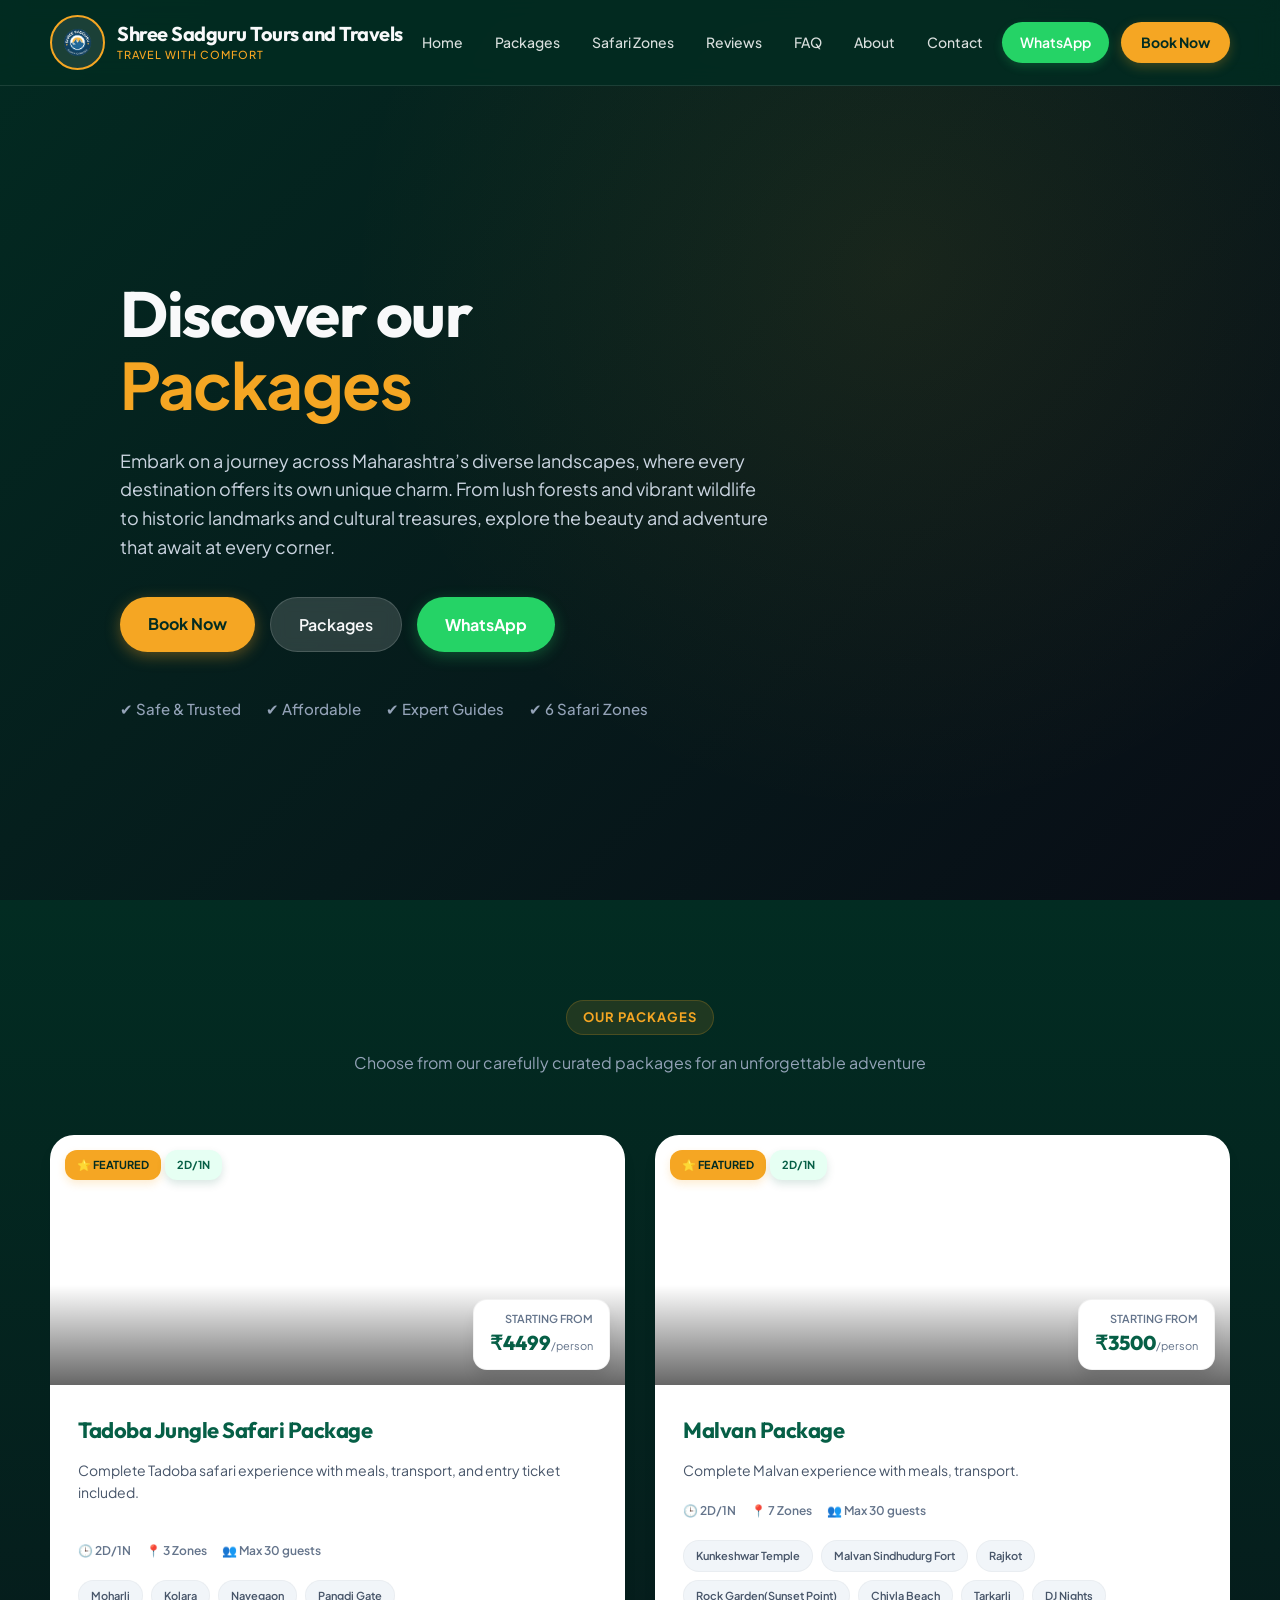
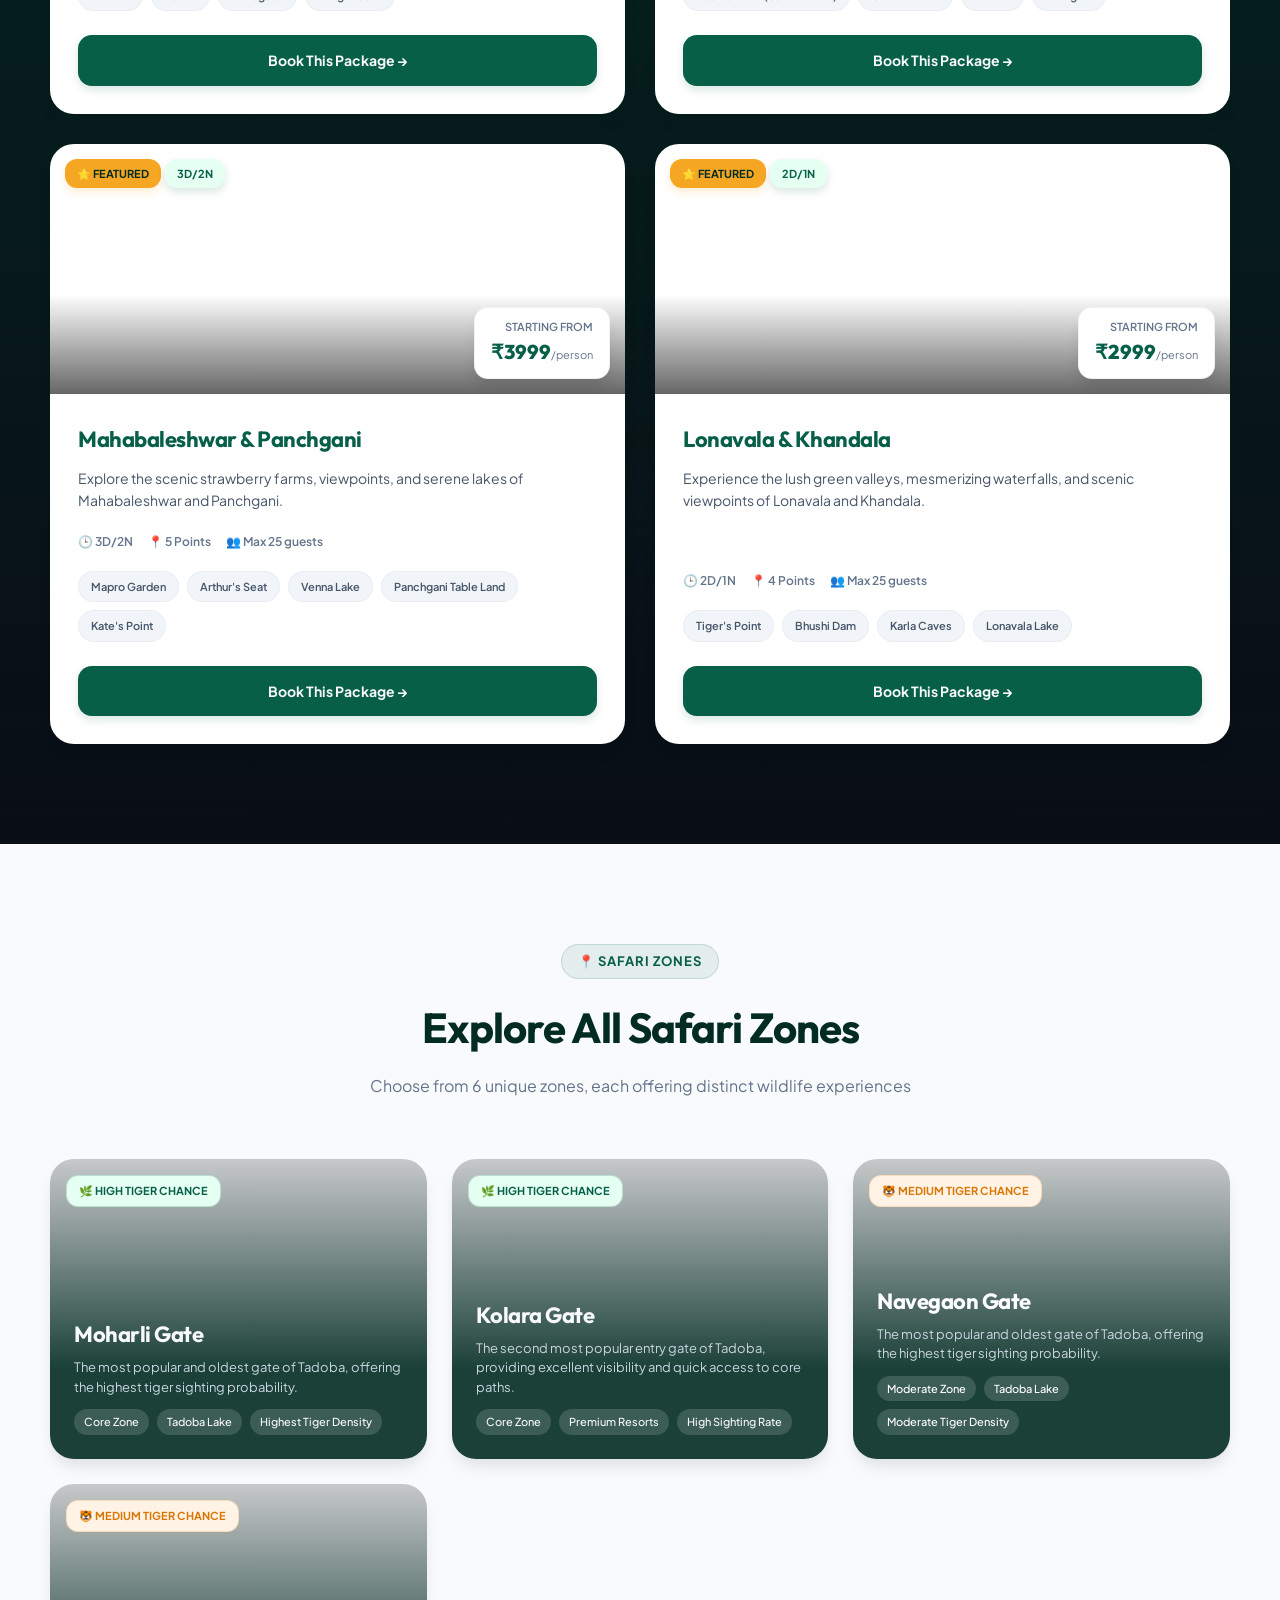
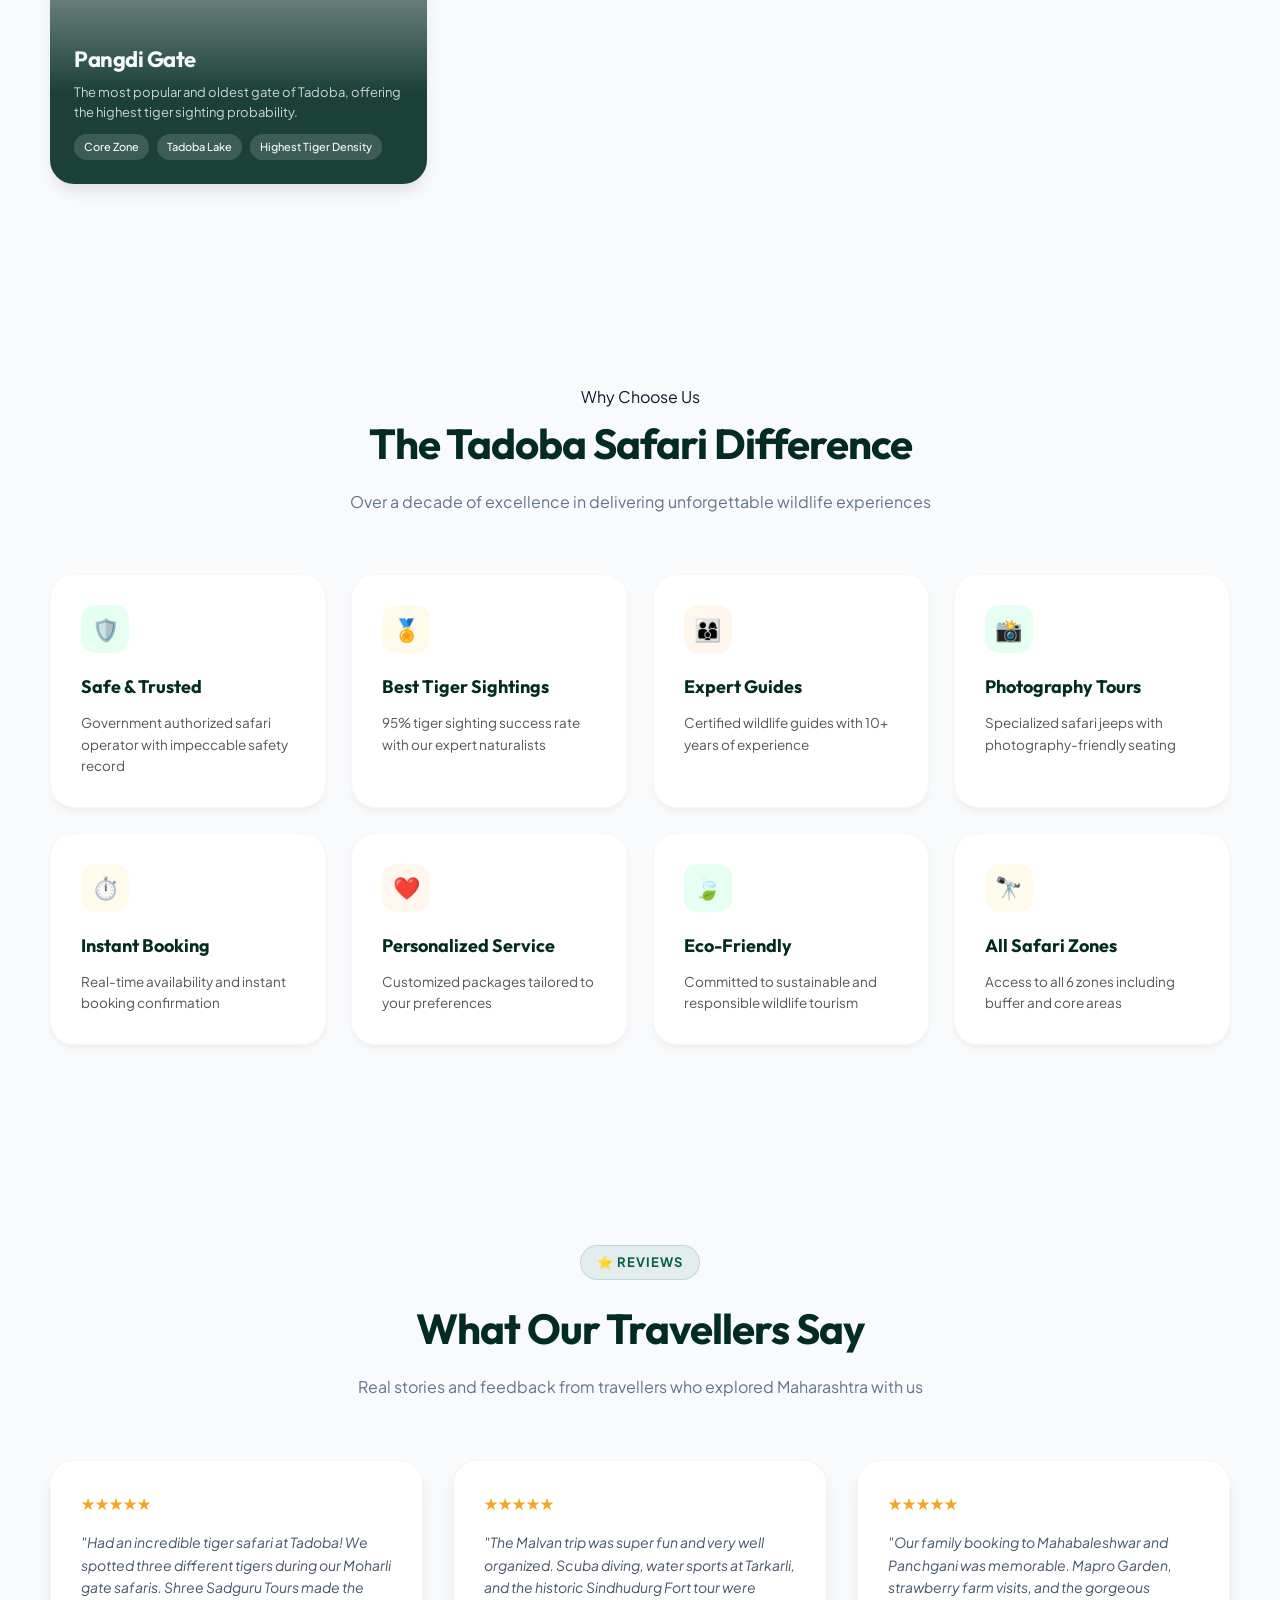
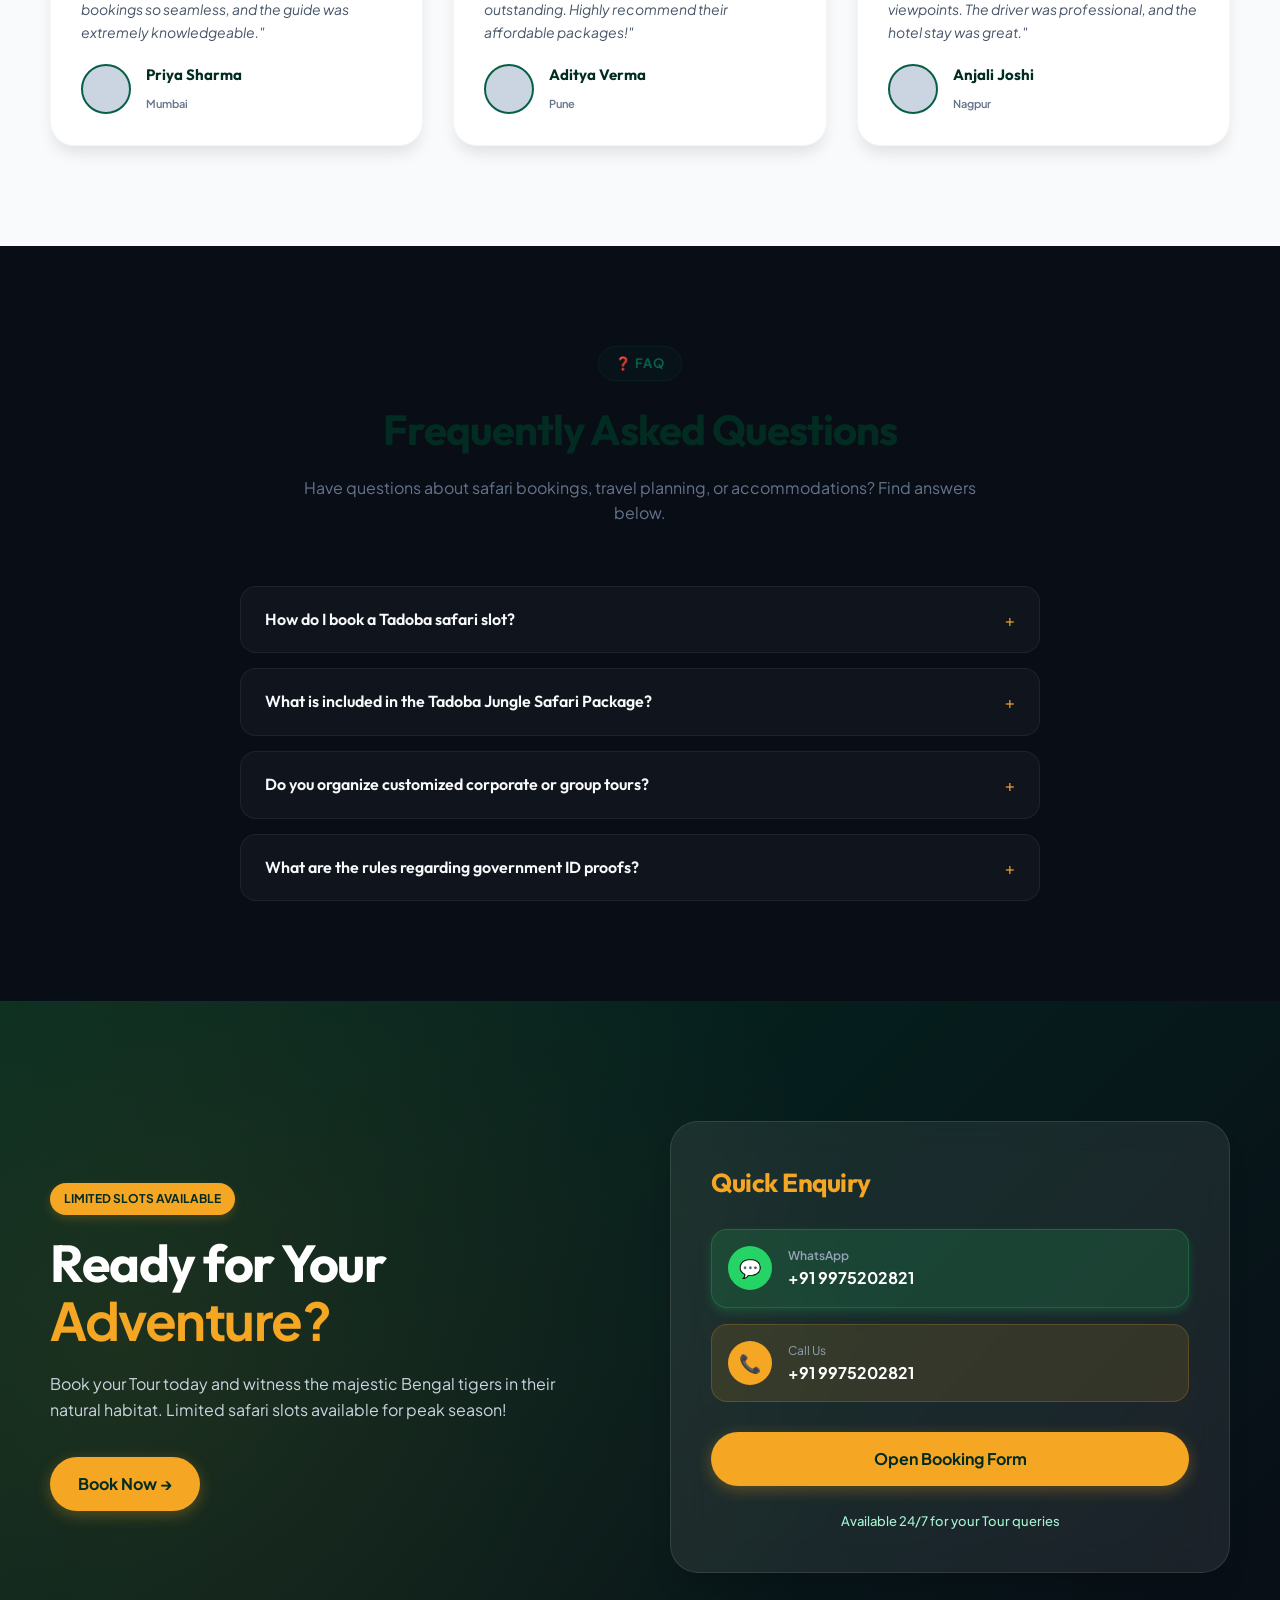
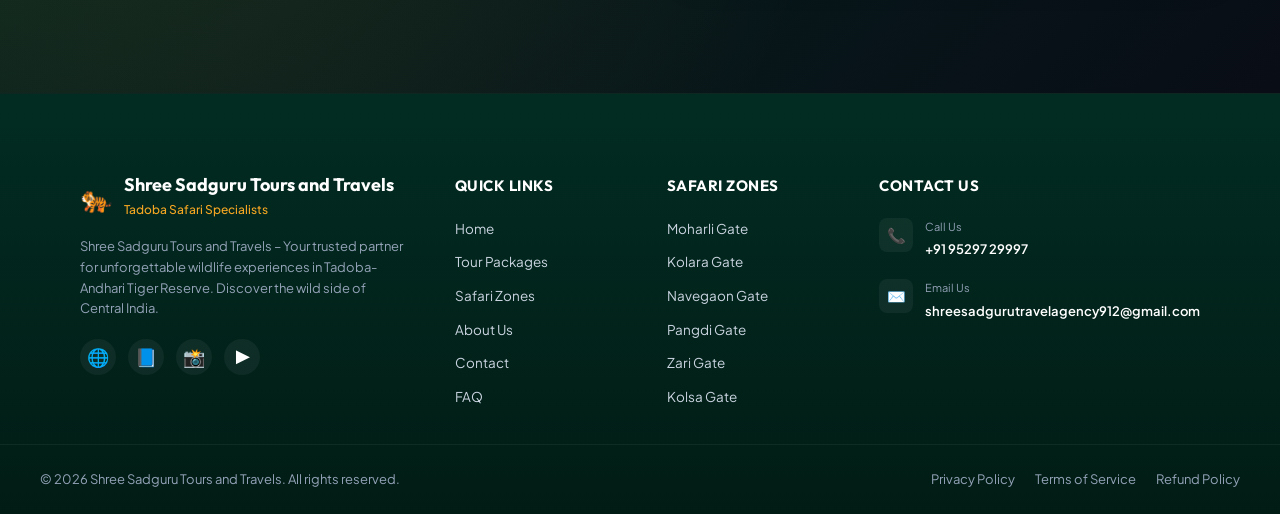
==== commit e10fedc8: "feat: add new feature" ====
--- a/index.html
+++ b/index.html
@@ -4,30 +4,33 @@
 <head>
   <meta charset="UTF-8" />
   <meta name="viewport" content="width=device-width, initial-scale=1.0" />
-  <title>Tadoba Trails</title>
+  <title>Shree Sadguru Tours and Travels - Tadoba Safari & Maharashtra Travel Packages</title>
   <link rel="stylesheet" href="style.css" />
 </head>
 
 <body>
   <header class="navbar">
-    <div class="logo">
+    <a href="#home" class="logo">
       <img src="logo-travel.png" alt="Shree Sadguru Tours and Travels Logo" class="logo-img">
       <div class="logo-text">
         <h3 class="Company_name">Shree Sadguru Tours and Travels</h3>
-      </div>
-    </div>
-
-
-    <nav>
+        <span>TRAVEL WITH COMFORT</span>
+      </div>
+    </a>
+
+    <button class="menu-toggle" id="menuToggleBtn" aria-label="Toggle Menu">☰</button>
+
+    <nav id="navMenu">
       <a href="#home">Home</a>
       <a href="#packages">Packages</a>
       <a href="#zones">Safari Zones</a>
+      <a href="#testimonials">Reviews</a>
+      <a href="#faq">FAQ</a>
       <a href="#about">About</a>
       <a href="#contact">Contact</a>
     </nav>
 
     <div class="nav-actions">
-      <!-- <a class="whatsapp" href="#">WhatsApp</a> -->
       <a class="whatsapp"
         href="https://wa.me/919975202821?text=Hi%20Sadguru%20Tours%20and%20Travels%20Team%2C%0AI%27m%20interested%20in%20Tour%20booking.">
         WhatsApp
@@ -263,7 +266,18 @@
       <!-- Kolara -->
       <div class="zone-card green">
         <span class="chance high">🌿 high tiger chance</span>
-        <div class="overlay-action">Explore Zone →</div>
+        <div class="zone-content">
+          <h3>Kolara Gate</h3>
+          <p>
+            The second most popular entry gate of Tadoba, providing excellent visibility and quick access to core paths.
+          </p>
+
+          <div class="zone-tags">
+            <span>Core Zone</span>
+            <span>Premium Resorts</span>
+            <span>High Sighting Rate</span>
+          </div>
+        </div>
       </div>
 
       <!-- Navegaon -->
@@ -363,6 +377,98 @@
         <div class="icon yellow">🔭</div>
         <h3>All Safari Zones</h3>
         <p>Access to all 6 zones including buffer and core areas</p>
+      </div>
+    </div>
+  </section>
+
+
+  <!-- TESTIMONIALS SECTION -->
+  <section class="testimonials-section" id="testimonials">
+    <div class="safari-header">
+      <span class="zone-badge">⭐ Reviews</span>
+      <h2>What Our Travellers Say</h2>
+      <p>Real stories and feedback from travellers who explored Maharashtra with us</p>
+    </div>
+    <div class="testimonials-grid">
+      <div class="testimonial-card">
+        <div class="stars">★★★★★</div>
+        <p class="testimonial-text">"Had an incredible tiger safari at Tadoba! We spotted three different tigers during our Moharli gate safaris. Shree Sadguru Tours made the bookings so seamless, and the guide was extremely knowledgeable."</p>
+        <div class="user-profile">
+          <div class="user-avatar" style="background-image: url('https://images.unsplash.com/photo-1494790108377-be9c29b29330?auto=format&fit=crop&w=100&q=80');"></div>
+          <div class="user-meta">
+            <h4>Priya Sharma</h4>
+            <span>Mumbai</span>
+          </div>
+        </div>
+      </div>
+      <div class="testimonial-card">
+        <div class="stars">★★★★★</div>
+        <p class="testimonial-text">"The Malvan trip was super fun and very well organized. Scuba diving, water sports at Tarkarli, and the historic Sindhudurg Fort tour were outstanding. Highly recommend their affordable packages!"</p>
+        <div class="user-profile">
+          <div class="user-avatar" style="background-image: url('https://images.unsplash.com/photo-1507003211169-0a1dd7228f2d?auto=format&fit=crop&w=100&q=80');"></div>
+          <div class="user-meta">
+            <h4>Aditya Verma</h4>
+            <span>Pune</span>
+          </div>
+        </div>
+      </div>
+      <div class="testimonial-card">
+        <div class="stars">★★★★★</div>
+        <p class="testimonial-text">"Our family booking to Mahabaleshwar and Panchgani was memorable. Mapro Garden, strawberry farm visits, and the gorgeous viewpoints. The driver was professional, and the hotel stay was great."</p>
+        <div class="user-profile">
+          <div class="user-avatar" style="background-image: url('https://images.unsplash.com/photo-1438761681033-6461ffad8d80?auto=format&fit=crop&w=100&q=80');"></div>
+          <div class="user-meta">
+            <h4>Anjali Joshi</h4>
+            <span>Nagpur</span>
+          </div>
+        </div>
+      </div>
+    </div>
+  </section>
+
+  <!-- FAQ SECTION -->
+  <section class="faq-section" id="faq">
+    <div class="safari-header">
+      <span class="zone-badge">❓ FAQ</span>
+      <h2>Frequently Asked Questions</h2>
+      <p>Have questions about safari bookings, travel planning, or accommodations? Find answers below.</p>
+    </div>
+    <div class="faq-container">
+      <div class="faq-item">
+        <div class="faq-header">
+          <h4>How do I book a Tadoba safari slot?</h4>
+          <span class="faq-icon">+</span>
+        </div>
+        <div class="faq-content">
+          <p>You can fill out our website booking form with your contact details, government ID proof (Aadhar/PAN), and package selection. Once submitted, our team will verify real-time safari gate availability and contact you via phone or WhatsApp to finalize slot details and payments.</p>
+        </div>
+      </div>
+      <div class="faq-item">
+        <div class="faq-header">
+          <h4>What is included in the Tadoba Jungle Safari Package?</h4>
+          <span class="faq-icon">+</span>
+        </div>
+        <div class="faq-content">
+          <p>Our standard package includes 2D/1N accommodation near the safari gates, all major meals (breakfast, lunch, dinner), one open Gypsy jungle safari ticket with expert guide fees, and pick-up/drop-off transport from the nearest station/airport.</p>
+        </div>
+      </div>
+      <div class="faq-item">
+        <div class="faq-header">
+          <h4>Do you organize customized corporate or group tours?</h4>
+          <span class="faq-icon">+</span>
+        </div>
+        <div class="faq-content">
+          <p>Yes, absolutely! We specialize in organizing custom group tours, family getaways, and corporate retreats to all destinations including Lonavala, Malvan, Mahabaleshwar, and Tadoba. Select the "Custom Package Enquiry" option in the form and add your requirements in the special requests area.</p>
+        </div>
+      </div>
+      <div class="faq-item">
+        <div class="faq-header">
+          <h4>What are the rules regarding government ID proofs?</h4>
+          <span class="faq-icon">+</span>
+        </div>
+        <div class="faq-content">
+          <p>For safari bookings, the government forest department strictly requires a valid ID number (like Aadhar Card, PAN Card, or Passport) for all passengers. The same physical ID must be carried during the safari entry check. All bookings are non-transferable once registered with the forest department.</p>
+        </div>
       </div>
     </div>
   </section>
@@ -499,12 +605,6 @@
           </div>
         </div>
 
-        <div class="info-item">
-
-          <div>
-
-          </div>
-        </div>
       </div>
     </div>
 
--- a/style.css
+++ b/style.css
@@ -1,48 +1,138 @@
+@import url('https://fonts.googleapis.com/css2?family=Outfit:wght@300;400;500;600;700;800&family=Plus+Jakarta+Sans:wght@300;400;500;600;700&display=swap');
+
+:root {
+  --primary: #022c22;      /* Ultra dark forest green */
+  --primary-light: #065f46;/* Mid forest green */
+  --accent: #f5a623;       /* Warm yellow/gold */
+  --accent-dark: #d97706;  /* Deep amber */
+  --text-dark: #0f172a;    /* Slate 900 for dark text */
+  --text-light: #f8f9fa;   /* Warm white */
+  --text-muted: #64748b;   /* Slate 500 */
+  --bg-dark: #090d16;      /* Off-black for premium dark sections */
+  --bg-light: #f8fafc;     /* Clean background light gray */
+  --card-bg: #ffffff;
+  --glass-bg: rgba(255, 255, 255, 0.08);
+  --glass-border: rgba(255, 255, 255, 0.15);
+  
+  --font-headings: 'Outfit', sans-serif;
+  --font-body: 'Plus Jakarta Sans', sans-serif;
+  
+  --transition: all 0.3s cubic-bezier(0.4, 0, 0.2, 1);
+  --shadow-sm: 0 4px 6px -1px rgba(0, 0, 0, 0.05);
+  --shadow-md: 0 10px 15px -3px rgba(0, 0, 0, 0.1);
+  --shadow-lg: 0 20px 25px -5px rgba(0, 0, 0, 0.15);
+}
+
+/* GLOBAL STYLES */
 * {
   margin: 0;
   padding: 0;
   box-sizing: border-box;
-  font-family: "Segoe UI", sans-serif;
+  font-family: var(--font-body);
+}
+
+html {
+  scroll-behavior: smooth;
 }
 
 body {
-  background-color: #000;
-  color: #fff;
+  background-color: var(--bg-dark);
+  color: var(--text-light);
+  line-height: 1.6;
+}
+
+h1, h2, h3, h4, h5, h6 {
+  font-family: var(--font-headings);
+  font-weight: 700;
 }
 
 /* NAVBAR */
 .navbar {
   display: flex;
-  align-self: top;
   justify-content: space-between;
   align-items: center;
-  padding: 12px 50px;
-  background: rgba(0, 0, 0, 0.6);
+  padding: 15px 50px;
+  background: rgba(2, 44, 34, 0.85);
+  backdrop-filter: blur(12px);
+  border-bottom: 1px solid rgba(255, 255, 255, 0.1);
   position: fixed;
   width: 100%;
-  z-index: 10;
-}
-
-.logo h3 {
-  font-size: 18px;
-  font-weight: 600;
-  margin: 0;
-}
-
-.logo span {
-  font-size: 12px;
-  color: #f5a623;
+  top: 0;
+  left: 0;
+  z-index: 1000;
+  transition: var(--transition);
+}
+
+.logo {
+  display: flex;
+  align-items: center;
+  gap: 12px;
+  text-decoration: none;
+  color: inherit;
+}
+
+.logo-img {
+  width: 55px;
+  height: 55px;
+  object-fit: contain;
+  border-radius: 50%;
+  border: 2px solid var(--accent);
+  background: rgba(255, 255, 255, 0.1);
+  padding: 2px;
+}
+
+.logo-text {
+  display: flex;
+  flex-direction: column;
+}
+
+.logo-text .Company_name {
+  font-size: 20px;
+  font-weight: 700;
+  color: var(--text-light);
+  letter-spacing: -0.5px;
+  line-height: 1.2;
+}
+
+.logo-text span {
+  font-size: 11px;
+  color: var(--accent);
+  font-weight: 500;
+  letter-spacing: 1px;
+}
+
+nav {
+  display: flex;
+  align-items: center;
 }
 
 nav a {
-  margin: 0 14px;
+  margin: 0 16px;
   text-decoration: none;
-  color: #ddd;
+  color: rgba(255, 255, 255, 0.85);
   font-size: 14px;
+  font-weight: 500;
+  transition: var(--transition);
+  position: relative;
+}
+
+nav a::after {
+  content: '';
+  position: absolute;
+  bottom: -4px;
+  left: 0;
+  width: 0;
+  height: 2px;
+  background: var(--accent);
+  transition: var(--transition);
 }
 
 nav a:hover {
-  color: #f5a623;
+  color: var(--accent);
+}
+
+nav a:hover::after {
+  width: 100%;
 }
 
 .nav-actions {
@@ -52,484 +142,477 @@
 }
 
 .whatsapp {
-  padding: 8px 14px;
-  border-radius: 20px;
-  background: #1d7f3a;
+  padding: 9px 18px;
+  border-radius: 30px;
+  background: #25d366;
   color: #fff;
   text-decoration: none;
   font-size: 14px;
+  font-weight: 600;
+  display: flex;
+  align-items: center;
+  gap: 6px;
+  box-shadow: 0 4px 10px rgba(37, 211, 102, 0.2);
+  transition: var(--transition);
+}
+
+.whatsapp:hover {
+  transform: translateY(-2px);
+  background: #128c7e;
+  box-shadow: 0 6px 15px rgba(37, 211, 102, 0.35);
 }
 
 .book-btn {
-  padding: 8px 16px;
-  border-radius: 20px;
-  background: #f5a623;
-  color: #000;
+  padding: 9px 20px;
+  border-radius: 30px;
+  background: var(--accent);
+  color: var(--primary);
   text-decoration: none;
-  font-weight: 600;
+  font-weight: 700;
   font-size: 14px;
-}
-
-/* HERO */
+  box-shadow: 0 4px 12px rgba(245, 166, 35, 0.25);
+  transition: var(--transition);
+}
+
+.book-btn:hover {
+  transform: translateY(-2px);
+  background: var(--text-light);
+  color: var(--primary);
+  box-shadow: 0 6px 16px rgba(255, 255, 255, 0.25);
+}
+
+.menu-toggle {
+  display: none;
+  background: none;
+  border: none;
+  color: white;
+  font-size: 26px;
+  cursor: pointer;
+}
+
+/* HERO SECTION */
 .hero {
-  height: 100vh;
-  background: url("https://images.unsplash.com/photo-1500530855697-b586d89ba3ee") center/cover no-repeat;
+  min-height: 100vh;
+  background: linear-gradient(135deg, rgba(2, 44, 34, 0.95), rgba(9, 13, 22, 0.75)), 
+              url("https://images.unsplash.com/photo-1500530855697-b586d89ba3ee?auto=format&fit=crop&w=1920&q=80") center/cover no-repeat;
   position: relative;
   display: flex;
   align-items: center;
+  padding-top: 100px;
 }
 
 .overlay {
   position: absolute;
   inset: 0;
-  background: linear-gradient(to right,
-      rgba(0, 0, 0, 0.85),
-      rgba(0, 0, 0, 0.4));
+  background: radial-gradient(circle at 70% 30%, rgba(245, 166, 35, 0.08), transparent 50%);
+  pointer-events: none;
 }
 
 .hero-content {
   position: relative;
-  max-width: 700px;
-  margin-left: 70px;
+  max-width: 800px;
+  margin-left: 100px;
   z-index: 2;
-}
-
-.badge {
+  padding: 20px;
+}
+
+.hero h1 {
+  font-size: 64px;
+  line-height: 1.1;
+  margin-bottom: 24px;
+  letter-spacing: -1.5px;
+}
+
+.hero h1 .highlight {
+  color: var(--accent);
+  position: relative;
   display: inline-block;
-  padding: 6px 14px;
-  background: #6b5300;
+}
+
+.hero p {
+  font-size: 18px;
+  color: #cbd5e1;
+  margin-bottom: 35px;
+  max-width: 650px;
+}
+
+.hero-buttons {
+  display: flex;
+  gap: 15px;
+  margin-bottom: 45px;
+  flex-wrap: wrap;
+}
+
+.primary-btn {
+  background: var(--accent);
+  padding: 14px 28px;
+  border-radius: 30px;
+  text-decoration: none;
+  color: var(--primary);
+  font-weight: 700;
+  box-shadow: 0 4px 15px rgba(245, 166, 35, 0.35);
+  transition: var(--transition);
+}
+
+.primary-btn:hover {
+  transform: translateY(-3px);
+  background: var(--text-light);
+  box-shadow: 0 6px 20px rgba(255, 255, 255, 0.2);
+}
+
+.secondary-btn {
+  background: rgba(255, 255, 255, 0.15);
+  backdrop-filter: blur(8px);
+  border: 1px solid var(--glass-border);
+  padding: 14px 28px;
+  border-radius: 30px;
+  text-decoration: none;
+  color: var(--text-light);
+  font-weight: 600;
+  transition: var(--transition);
+}
+
+.secondary-btn:hover {
+  background: rgba(255, 255, 255, 0.3);
+  transform: translateY(-2px);
+}
+
+.whatsapp-btn {
+  background: #25d366;
+  padding: 14px 28px;
+  border-radius: 30px;
+  text-decoration: none;
+  color: #fff;
+  font-weight: 700;
+  display: flex;
+  align-items: center;
+  gap: 8px;
+  box-shadow: 0 4px 15px rgba(37, 211, 102, 0.3);
+  transition: var(--transition);
+}
+
+.whatsapp-btn:hover {
+  background: #128c7e;
+  transform: translateY(-3px);
+  box-shadow: 0 6px 20px rgba(37, 211, 102, 0.45);
+}
+
+.features {
+  display: flex;
+  gap: 25px;
+  font-size: 15px;
+  color: #94a3b8;
+  flex-wrap: wrap;
+}
+
+.features span {
+  display: flex;
+  align-items: center;
+  gap: 6px;
+  font-weight: 500;
+}
+
+/* SECTION BADGE & HEADER */
+.section-badge {
+  display: inline-block;
+  background: rgba(245, 166, 35, 0.12);
+  color: var(--accent);
+  padding: 6px 16px;
   border-radius: 20px;
   font-size: 13px;
-  margin-bottom: 20px;
-}
-
-.hero h1 {
-  font-size: 56px;
-  line-height: 1.1;
-  margin-bottom: 20px;
-}
-
-.hero h1 small {
-  font-size: 32px;
-  font-weight: 400;
-}
-
-.highlight {
-  color: #f5a623;
-}
-
-.hero p {
-  font-size: 16px;
-  color: #ccc;
-  margin-bottom: 30px;
-}
-
-/* BUTTONS */
-.hero-buttons {
-  display: flex;
-  gap: 15px;
-  margin-bottom: 35px;
-}
-
-.primary-btn {
-  background: #f5a623;
-  padding: 12px 22px;
-  border-radius: 25px;
-  text-decoration: none;
-  color: #000;
-  font-weight: 600;
-}
-
-.secondary-btn {
-  background: #eee;
-  padding: 12px 22px;
-  border-radius: 25px;
-  text-decoration: none;
-  color: #000;
-}
-
-.whatsapp-btn {
-  background: #1d7f3a;
-  padding: 12px 22px;
-  border-radius: 25px;
-  text-decoration: none;
-  color: #fff;
-}
-
-/* FEATURES */
-.features {
-  display: flex;
-  gap: 20px;
-  font-size: 14px;
-  color: #ddd;
+  font-weight: 700;
+  text-transform: uppercase;
+  letter-spacing: 1px;
+  margin-bottom: 15px;
+  border: 1px solid rgba(245, 166, 35, 0.2);
 }
 
 /* PACKAGE SECTION */
 .package {
-  background: linear-gradient(to bottom, #1f4d43, #dfe5e2);
-  padding: 100px 20px;
+  background: linear-gradient(180deg, var(--primary), var(--bg-dark));
+  padding: 100px 50px;
 }
 
 .package-header {
   text-align: center;
-  margin-bottom: 60px;
-}
-
-.section-badge {
-  display: inline-block;
-  background: #fff2cc;
-  color: #c27b00;
-  padding: 6px 14px;
-  border-radius: 20px;
-  font-size: 13px;
-  margin-bottom: 15px;
+  max-width: 700px;
+  margin: 0 auto 60px;
 }
 
 .package-header h2 {
   font-size: 42px;
-  margin-bottom: 10px;
-  color: #ffffff;
+  margin-bottom: 12px;
+  color: var(--text-light);
+  letter-spacing: -1px;
 }
 
 .package-header p {
-  color: #cfe3dd;
+  color: #94a3b8;
   font-size: 16px;
 }
 
-/* CARD */
-.package-card,
-.package-card-alt {
-  width: 520px;
-  background: #ffffff;
-  border-radius: 22px;
+.package-grid {
+  display: grid;
+  grid-template-columns: repeat(2, 1fr);
+  gap: 30px;
+  max-width: 1200px;
+  margin: 0 auto;
+}
+
+.package-card {
+  background: var(--card-bg);
+  border-radius: 24px;
   overflow: hidden;
-  box-shadow: 0 20px 40px rgba(0, 0, 0, 0.2);
-  flex-shrink: 0;
+  box-shadow: var(--shadow-md);
   display: flex;
   flex-direction: column;
-}
-
-/* logo */
-
-/* LOGO STYLES */
-.logo {
-  display: flex;
-  align-items: center;
-  gap: 12px;
-}
-
-.logo-img {
-  width: 90px;
-  height: 90px;
-  object-fit: contain;
-  border-radius: 50%;
-  background: transparent;
-  padding: 0;
-  border: none;
-}
-
-.logo-text h3 {
-  font-size: 18px;
-  font-weight: 600;
-  line-height: 1.2;
-  margin: 0;
-}
-
-.logo-text span {
-  font-size: 12px;
-  color: #f5a623;
-}
-
-/* LOGO FIX – GUARANTEED VISIBLE */
-.logo {
-  display: flex;
-  align-items: center;
-  gap: 12px;
-}
-
-.logo-img {
-  width: 90px;
-  height: 90px;
-  object-fit: contain;
-  border-radius: 50%;
-  background: transparent;
-  padding: 0;
-  border: none;
-}
-
-.logo-text h3 {
-  font-size: 18px;
-  font-weight: 600;
-  line-height: 1.2;
-  margin: 0;
-}
-
-.logo-text .Company_name {
-  font-size: 26px;
-  font-weight: 700;
-  line-height: 1.2;
-  margin: 0;
-}
-
-.logo-text span {
-  font-size: 12px;
-  color: #f5a623;
-}
-
-/* MOBILE SAFE */
-@media (max-width: 768px) {
-  .logo-img {
-    width: 60px;
-    height: 60px;
-  }
-
-  .logo-text h3 {
-    font-size: 16px;
-  }
-
-  .logo-text .Company_name {
-    font-size: 20px;
-  }
-
-  .logo-text span {
-    font-size: 11px;
-  }
-}
-
-
-/* MOBILE LOGO FIX */
-@media (max-width: 768px) {
-  .logo-img {
-    width: 60px;
-    height: 60px;
-  }
-
-  .logo-text h3 {
-    font-size: 16px;
-  }
-
-  .logo-text .Company_name {
-    font-size: 20px;
-  }
-
-  .logo-text span {
-    font-size: 11px;
-  }
-}
-
-@media (max-width: 480px) {
-  .logo-img {
-    width: 60px;
-    height: 60px;
-  }
-
-  .logo-text h3 {
-    font-size: 14px;
-  }
-
-  .logo-text .Company_name {
-    font-size: 16px;
-  }
-
-  .logo-text span {
-    font-size: 10px;
-  }
-}
-
-
-/* IMAGE */
+  height: 100%;
+  transition: var(--transition);
+}
+
+.package-card:hover {
+  transform: translateY(-8px);
+  box-shadow: var(--shadow-lg);
+}
+
 .package-image {
-  height: 260px;
+  height: 250px;
   background-position: center;
   background-size: cover;
   background-repeat: no-repeat;
   position: relative;
+  overflow: hidden;
+}
+
+.package-image::after {
+  content: '';
+  position: absolute;
+  inset: 0;
+  background: linear-gradient(to bottom, transparent 60%, rgba(0, 0, 0, 0.6));
 }
 
 .package-image.tadoba {
-  background-image: url("https://images.unsplash.com/photo-1546182990-dffeafbe841d");
+  background-image: url("https://images.unsplash.com/photo-1546182990-dffeafbe841d?auto=format&fit=crop&w=800&q=80");
 }
 
 .package-image.malvan {
-  background-image: url("https://exploreindia.tv/wp-content/uploads/incredible-india-malvan-india-beach-1.jpg");
+  background-image: url("https://images.unsplash.com/photo-1507525428034-b723cf961d3e?auto=format&fit=crop&w=800&q=80");
 }
 
 .package-image.mahabaleshwar {
-  background-image: url("https://images.unsplash.com/photo-1605649487212-47bdab064df7");
+  background-image: url("https://images.unsplash.com/photo-1605649487212-47bdab064df7?auto=format&fit=crop&w=800&q=80");
 }
 
 .package-image.lonavala {
-  background-image: url("https://images.unsplash.com/photo-1596176530529-78163a4f7af2");
-}
-
-/* TAGS */
+  background-image: url("https://images.unsplash.com/photo-1596176530529-78163a4f7af2?auto=format&fit=crop&w=800&q=80");
+}
+
 .tag {
   position: absolute;
   top: 15px;
   padding: 6px 12px;
   border-radius: 12px;
-  font-size: 12px;
-  font-weight: 600;
+  font-size: 11px;
+  font-weight: 700;
+  z-index: 2;
+  text-transform: uppercase;
 }
 
 .featured {
   left: 15px;
-  background: #f5a623;
-  color: #000;
+  background: var(--accent);
+  color: var(--primary);
+  box-shadow: 0 4px 8px rgba(245, 166, 35, 0.2);
 }
 
 .duration {
-  left: 95px;
-  background: #e6fff5;
-  color: #0a7b57;
-  margin-left: 20px;
-}
-
-/* PRICE */
+  left: 115px;
+  background: #e6fff3;
+  color: #065f46;
+  box-shadow: 0 4px 8px rgba(6, 95, 70, 0.15);
+}
+
 .price-box {
   position: absolute;
   right: 15px;
   bottom: 15px;
-  background: #ffffff;
-  padding: 12px 16px;
+  background: var(--card-bg);
+  padding: 10px 16px;
   border-radius: 14px;
-  box-shadow: 0 6px 20px rgba(0, 0, 0, 0.2);
+  box-shadow: var(--shadow-md);
+  z-index: 2;
+  text-align: right;
+  border: 1px solid rgba(0, 0, 0, 0.05);
 }
 
 .price-box small {
   display: block;
-  font-size: 12px;
-  color: #777;
+  font-size: 11px;
+  color: var(--text-muted);
+  text-transform: uppercase;
+  font-weight: 600;
 }
 
 .price-box strong {
   font-size: 20px;
-  color: #0a7b57;
+  color: var(--primary-light);
+  font-weight: 800;
+  font-family: var(--font-headings);
 }
 
 .price-box span {
-  font-size: 12px;
-  color: #777;
-}
-
-/* CONTENT */
+  font-size: 11px;
+  color: var(--text-muted);
+}
+
 .package-content {
   padding: 28px;
   display: flex;
   flex-direction: column;
   flex-grow: 1;
+  color: var(--text-dark);
 }
 
 .package-content h3 {
-  color: #0a7b57;
+  color: var(--primary-light);
   font-size: 22px;
   margin-bottom: 10px;
+  letter-spacing: -0.5px;
 }
 
 .package-content p {
   font-size: 14px;
-  color: #555;
-  margin-bottom: 18px;
-}
-
-/* INFO */
+  color: #475569;
+  margin-bottom: 20px;
+  flex-grow: 1;
+}
+
 .package-info {
   display: flex;
-  gap: 18px;
-  font-size: 13px;
-  color: #666;
-  margin-bottom: 14px;
-}
-
-/* ZONES */
+  gap: 15px;
+  font-size: 12px;
+  color: var(--text-muted);
+  margin-bottom: 20px;
+  font-weight: 600;
+  flex-wrap: wrap;
+}
+
+.package-info span {
+  display: flex;
+  align-items: center;
+  gap: 4px;
+}
+
 .zones {
   display: flex;
   flex-wrap: wrap;
-  gap: 10px;
-  margin-bottom: 20px;
+  gap: 8px;
+  margin-bottom: 24px;
 }
 
 .zones span {
-  background: #e8f6f1;
-  color: #0a7b57;
-  padding: 8px 14px;
+  background: #f1f5f9;
+  color: #475569;
+  padding: 6px 12px;
   border-radius: 20px;
-  font-size: 12px;
-  display: inline-block;
-  white-space: nowrap;
-}
-
-/* BUTTON */
-.details-btn,
-.details-btn1 {
+  font-size: 11px;
+  font-weight: 600;
+  border: 1px solid rgba(0, 0, 0, 0.03);
+}
+
+.details-btn {
   display: block;
   text-align: center;
-  background: #0a7b57;
-  color: #ffffff;
+  background: var(--primary-light);
+  color: var(--text-light);
   text-decoration: none;
   padding: 14px;
   border-radius: 14px;
-  font-weight: 600;
-  transition: background 0.3s ease;
+  font-weight: 700;
+  transition: var(--transition);
   margin-top: auto;
-}
-
-.details-btn:hover,
-.details-btn1:hover {
-  background: #075e42;
+  border: none;
+  font-size: 14px;
+  box-shadow: 0 4px 10px rgba(6, 95, 70, 0.15);
+}
+
+.details-btn:hover {
+  background: var(--primary);
+  box-shadow: 0 6px 15px rgba(2, 44, 34, 0.25);
+  transform: translateY(-1px);
 }
 
 /* SAFARI ZONE SECTION */
 .safari-zone {
-  padding: 100px 40px;
-  background: #ffffff;
+  padding: 100px 50px;
+  background: var(--bg-light);
+  color: var(--text-dark);
 }
 
 .safari-header {
   text-align: center;
-  margin-bottom: 60px;
+  max-width: 700px;
+  margin: 0 auto 60px;
 }
 
 .zone-badge {
   display: inline-block;
-  background: #e6fff3;
-  color: #0a7b57;
-  padding: 6px 14px;
+  background: rgba(6, 95, 70, 0.08);
+  color: var(--primary-light);
+  padding: 6px 16px;
   border-radius: 20px;
   font-size: 13px;
-  margin-bottom: 14px;
+  font-weight: 700;
+  text-transform: uppercase;
+  letter-spacing: 1px;
+  margin-bottom: 15px;
+  border: 1px solid rgba(6, 95, 70, 0.15);
 }
 
 .safari-header h2 {
   font-size: 42px;
-  margin-bottom: 10px;
-  color: #0f172a;
+  margin-bottom: 12px;
+  color: var(--primary);
+  letter-spacing: -1px;
 }
 
 .safari-header p {
-  color: #64748b;
+  color: var(--text-muted);
   font-size: 16px;
 }
 
-/* GRID */
 .zone-grid {
   display: grid;
-  grid-template-columns: repeat(2, 1fr);
-  gap: 30px;
-}
-
-/* CARD BASE */
+  grid-template-columns: repeat(auto-fit, minmax(280px, 1fr));
+  gap: 25px;
+  max-width: 1200px;
+  margin: 0 auto;
+}
+
 .zone-card {
   position: relative;
-  height: 260px;
-  border-radius: 22px;
+  height: 300px;
+  border-radius: 24px;
   overflow: hidden;
   background-size: cover;
   background-position: center;
-  box-shadow: 0 15px 35px rgba(0, 0, 0, 0.15);
-}
-
-/* IMAGE BACKGROUNDS */
+  box-shadow: var(--shadow-md);
+  transition: var(--transition);
+}
+
+.zone-card:hover {
+  transform: translateY(-5px);
+  box-shadow: var(--shadow-lg);
+}
+
+.zone-card::after {
+  content: '';
+  position: absolute;
+  inset: 0;
+  background: linear-gradient(to top, rgba(2, 44, 34, 0.9) 30%, rgba(0, 0, 0, 0.2));
+  z-index: 1;
+}
+
 .zone-card.large {
   background-image: url("https://images.unsplash.com/photo-1546182990-dffeafbe841d");
 }
@@ -539,88 +622,72 @@
 }
 
 .zone-card.light {
-  background: #e5e7eb;
   background-image: url("https://www.pugdundeesafaris.com/blog/wp-content/uploads/2015/08/bheema-Tiger.jpg");
-  background-size: cover;
 }
 
 .zone-card.night {
-  background: #e5e7eb;
   background-image: url("https://good-nature-blog-uploads.s3.amazonaws.com/uploads/2022/06/Male-tiger-with-his-cubs-at-a-reserve-in-India-1280x640.jpg");
-  background-size: cover;
-}
-
-/* .zone-card:not(.large):not(.green):not(.light) {
-  background-image: url("https://images.unsplash.com/photo-1516642898673-edd1ced8b7f9");
-} */
-
-/* TIGER CHANCE BADGE */
+}
+
 .chance {
   position: absolute;
   top: 16px;
   left: 16px;
   padding: 6px 12px;
-  border-radius: 14px;
-  font-size: 12px;
-  font-weight: 600;
+  border-radius: 12px;
+  font-size: 11px;
+  font-weight: 700;
+  z-index: 2;
+  text-transform: uppercase;
 }
 
 .high {
   background: #e6fff3;
-  color: #0a7b57;
+  color: #065f46;
+  border: 1px solid rgba(6, 95, 70, 0.2);
 }
 
 .medium {
-  background: #fff4e5;
-  color: #b45309;
-}
-
-/* CONTENT */
+  background: #fff3e6;
+  color: #d97706;
+  border: 1px solid rgba(217, 119, 6, 0.2);
+}
+
 .zone-content {
   position: absolute;
   bottom: 0;
+  left: 0;
   width: 100%;
-  padding: 22px;
-  background: linear-gradient(to top, rgba(0, 0, 0, 0.75), rgba(0, 0, 0, 0));
-  color: #fff;
-}
-
-.zone-content.dark {
-  background: none;
-  color: #111827;
+  padding: 24px;
+  color: var(--text-light);
+  z-index: 2;
 }
 
 .zone-content h3 {
   font-size: 22px;
   margin-bottom: 6px;
+  letter-spacing: -0.5px;
 }
 
 .zone-content p {
-  font-size: 14px;
-  color: #e5e7eb;
-}
-
-/* TAGS */
+  font-size: 13px;
+  color: #cbd5e1;
+  margin-bottom: 12px;
+  line-height: 1.5;
+}
+
 .zone-tags {
   display: flex;
-  gap: 10px;
-  margin-top: 10px;
+  gap: 8px;
   flex-wrap: wrap;
 }
 
 .zone-tags span {
   background: rgba(255, 255, 255, 0.15);
-  padding: 6px 12px;
+  padding: 4px 10px;
   border-radius: 20px;
-  font-size: 12px;
-}
-
-/* GREEN OVERLAY CARD */
-.zone-card.green::after {
-  content: "";
-  position: absolute;
-  inset: 0;
-  background: rgba(6, 95, 70, 0.75);
+  font-size: 11px;
+  font-weight: 500;
 }
 
 .overlay-action {
@@ -631,128 +698,257 @@
   justify-content: center;
   color: #ffffff;
   font-size: 18px;
+  font-weight: 700;
+  z-index: 3;
+  opacity: 0;
+  background: rgba(2, 44, 34, 0.75);
+  transition: var(--transition);
+}
+
+.zone-card:hover .overlay-action {
+  opacity: 1;
+}
+
+
+/* NEW: TESTIMONIALS */
+.testimonials-section {
+  padding: 100px 50px;
+  background: var(--bg-light);
+  color: var(--text-dark);
+}
+
+.testimonials-grid {
+  display: grid;
+  grid-template-columns: repeat(auto-fit, minmax(320px, 1fr));
+  gap: 30px;
+  max-width: 1200px;
+  margin: 0 auto;
+}
+
+.testimonial-card {
+  background: var(--card-bg);
+  padding: 30px;
+  border-radius: 24px;
+  box-shadow: var(--shadow-md);
+  border: 1px solid rgba(0, 0, 0, 0.04);
+  transition: var(--transition);
+  display: flex;
+  flex-direction: column;
+}
+
+.testimonial-card:hover {
+  transform: translateY(-5px);
+  box-shadow: var(--shadow-lg);
+}
+
+.stars {
+  color: var(--accent);
+  font-size: 16px;
+  margin-bottom: 15px;
+}
+
+.testimonial-text {
+  font-size: 14px;
+  color: #475569;
+  font-style: italic;
+  margin-bottom: 20px;
+  flex-grow: 1;
+  line-height: 1.6;
+}
+
+.user-profile {
+  display: flex;
+  align-items: center;
+  gap: 15px;
+}
+
+.user-avatar {
+  width: 50px;
+  height: 50px;
+  border-radius: 50%;
+  object-fit: cover;
+  background: #cbd5e1;
+  border: 2px solid var(--primary-light);
+}
+
+.user-meta h4 {
+  font-size: 15px;
+  color: var(--primary);
+  margin-bottom: 2px;
+}
+
+.user-meta span {
+  font-size: 11px;
+  color: var(--text-muted);
   font-weight: 600;
-  z-index: 2;
+}
+
+/* NEW: FAQ ACCORDION */
+.faq-section {
+  padding: 100px 50px;
+  background: var(--bg-dark);
+}
+
+.faq-container {
+  max-width: 800px;
+  margin: 0 auto;
+  display: flex;
+  flex-direction: column;
+  gap: 15px;
+}
+
+.faq-item {
+  background: rgba(255, 255, 255, 0.03);
+  border: 1px solid rgba(255, 255, 255, 0.06);
+  border-radius: 16px;
+  overflow: hidden;
+  transition: var(--transition);
+}
+
+.faq-header {
+  padding: 20px 24px;
+  display: flex;
+  justify-content: space-between;
+  align-items: center;
+  cursor: pointer;
+  user-select: none;
+  transition: var(--transition);
+}
+
+.faq-header h4 {
+  font-size: 16px;
+  font-weight: 600;
+  color: var(--text-light);
+}
+
+.faq-icon {
+  font-size: 16px;
+  color: var(--accent);
+  transition: transform 0.3s ease;
+}
+
+.faq-content {
+  max-height: 0;
+  overflow: hidden;
+  transition: max-height 0.3s ease-out;
+}
+
+.faq-content p {
+  padding: 0 24px 24px;
+  font-size: 14px;
+  color: #cbd5e1;
+  line-height: 1.6;
+}
+
+.faq-item.active {
+  background: rgba(255, 255, 255, 0.06);
+  border-color: rgba(255, 255, 255, 0.15);
+}
+
+.faq-item.active .faq-icon {
+  transform: rotate(45deg);
 }
 
 /* WHY CHOOSE US */
 .why-choose-us {
   padding: 100px 50px;
-  background: #ffffff;
+  background: var(--bg-light);
+  color: var(--text-dark);
 }
 
 .why-header {
   text-align: center;
-  margin-bottom: 70px;
-}
-
-.why-badge {
-  display: inline-block;
-  background: #e6fff3;
-  color: #0a7b57;
-  padding: 6px 14px;
-  border-radius: 20px;
-  font-size: 13px;
-  margin-bottom: 14px;
+  max-width: 700px;
+  margin: 0 auto 60px;
 }
 
 .why-header h2 {
   font-size: 42px;
-  margin-bottom: 10px;
-  color: #0f172a;
+  color: var(--primary);
+  margin-bottom: 12px;
+  letter-spacing: -1px;
 }
 
 .why-header p {
-  color: #64748b;
+  color: var(--text-muted);
   font-size: 16px;
 }
 
-/* GRID */
 .why-grid {
   display: grid;
-  grid-template-columns: repeat(4, 1fr);
-  gap: 30px;
-}
-
-/* CARD */
+  grid-template-columns: repeat(auto-fit, minmax(250px, 1fr));
+  gap: 25px;
+  max-width: 1200px;
+  margin: 0 auto;
+}
+
 .why-card {
-  background: #ffffff;
-  border-radius: 20px;
+  background: var(--card-bg);
+  border-radius: 24px;
   padding: 30px;
-  box-shadow: 0 12px 30px rgba(0, 0, 0, 0.08);
-  transition: transform 0.3s ease, box-shadow 0.3s ease;
+  box-shadow: var(--shadow-sm);
+  transition: var(--transition);
+  border: 1px solid rgba(0, 0, 0, 0.03);
 }
 
 .why-card:hover {
   transform: translateY(-6px);
-  box-shadow: 0 18px 40px rgba(0, 0, 0, 0.12);
+  box-shadow: var(--shadow-lg);
 }
 
 .why-card h3 {
   font-size: 18px;
   margin-bottom: 10px;
-  color: #0f172a;
+  color: var(--primary);
+  font-weight: 700;
 }
 
 .why-card p {
-  font-size: 14px;
-  color: #475569;
+  font-size: 13.5px;
+  color: #555;
   line-height: 1.6;
 }
 
-/* ICON */
 .icon {
-  width: 46px;
-  height: 46px;
+  width: 48px;
+  height: 48px;
   display: flex;
   align-items: center;
   justify-content: center;
-  border-radius: 12px;
+  border-radius: 14px;
   font-size: 22px;
-  margin-bottom: 18px;
+  margin-bottom: 20px;
 }
 
 .icon.green {
   background: #e6fff3;
-  color: #0a7b57;
+  color: #065f46;
 }
 
 .icon.yellow {
-  background: #fff6dc;
-  color: #b45309;
+  background: #fffbeb;
+  color: #d97706;
 }
 
 .icon.orange {
-  background: #ffe9dc;
-  color: #c2410c;
-}
-
-@media (max-width: 1024px) {
-  .why-grid {
-    grid-template-columns: repeat(2, 1fr);
-  }
-}
-
-@media (max-width: 600px) {
-  .why-grid {
-    grid-template-columns: 1fr;
-  }
-}
-
-/* CONTACT US */
+  background: #fff7ed;
+  color: #ea580c;
+}
+
+/* CONTACT SECTION */
 .contact-us {
   position: relative;
-  padding: 120px 60px;
-  background: url("https://images.unsplash.com/photo-1500530855697-b586d89ba3ee") center / cover no-repeat;
+  padding: 120px 50px;
+  background: linear-gradient(135deg, rgba(2, 44, 34, 0.95), rgba(9, 13, 22, 0.85)), 
+              url("https://images.unsplash.com/photo-1500530855697-b586d89ba3ee?auto=format&fit=crop&w=1200&q=80") center / cover no-repeat;
   color: #ffffff;
 }
 
 .contact-overlay {
   position: absolute;
   inset: 0;
-  background: linear-gradient(to right,
-      rgba(6, 95, 70, 0.95),
-      rgba(6, 95, 70, 0.75));
+  background: radial-gradient(circle at 10% 50%, rgba(245, 166, 35, 0.1), transparent 60%);
+  pointer-events: none;
 }
 
 .contact-container {
@@ -761,36 +957,38 @@
   max-width: 1200px;
   margin: auto;
   display: grid;
-  grid-template-columns: 1.1fr 0.9fr;
+  grid-template-columns: 1fr 1fr;
   gap: 60px;
   align-items: center;
 }
 
-/* LEFT */
 .contact-badge {
   display: inline-block;
-  background: #facc15;
-  color: #1f2937;
+  background: var(--accent);
+  color: var(--primary);
   padding: 6px 14px;
   border-radius: 20px;
-  font-size: 13px;
-  font-weight: 600;
+  font-size: 12px;
+  font-weight: 700;
+  text-transform: uppercase;
   margin-bottom: 20px;
+  box-shadow: 0 4px 10px rgba(245, 166, 35, 0.2);
 }
 
 .contact-left h2 {
   font-size: 52px;
   line-height: 1.1;
   margin-bottom: 20px;
+  letter-spacing: -1.5px;
 }
 
 .contact-left h2 span {
-  color: #facc15;
+  color: var(--accent);
 }
 
 .contact-left p {
   font-size: 16px;
-  color: #d1fae5;
+  color: #cbd5e1;
   max-width: 520px;
   margin-bottom: 35px;
 }
@@ -802,34 +1000,36 @@
 }
 
 .cta-btn {
-  background: #f59e0b;
-  color: #000000;
-  padding: 14px 26px;
+  background: var(--accent);
+  color: var(--primary);
+  padding: 14px 28px;
   border-radius: 30px;
-  font-weight: 600;
+  font-weight: 700;
   text-decoration: none;
-  transition: transform 0.2s ease, box-shadow 0.2s ease;
+  transition: var(--transition);
+  box-shadow: 0 4px 15px rgba(245, 166, 35, 0.3);
 }
 
 .cta-btn:hover {
   transform: translateY(-2px);
-  box-shadow: 0 12px 30px rgba(0, 0, 0, 0.3);
-}
-
-.ghost-btn {
-  width: 160px;
-  height: 48px;
-  background: rgba(255, 255, 255, 0.25);
-  border-radius: 30px;
-}
-
-/* RIGHT CARD */
+  background: var(--text-light);
+  box-shadow: 0 6px 20px rgba(255, 255, 255, 0.25);
+}
+
 .contact-card {
-  background: rgba(255, 255, 255, 0.15);
-  backdrop-filter: blur(14px);
-  border-radius: 24px;
-  padding: 36px;
-  box-shadow: 0 25px 60px rgba(0, 0, 0, 0.35);
+  background: rgba(255, 255, 255, 0.08);
+  backdrop-filter: blur(16px);
+  border: 1px solid rgba(255, 255, 255, 0.1);
+  border-radius: 28px;
+  padding: 40px;
+  box-shadow: var(--shadow-lg);
+}
+
+.contact-card h3 {
+  font-size: 26px;
+  margin-bottom: 25px;
+  letter-spacing: -0.5px;
+  color: var(--accent);
 }
 
 .contact-card-link {
@@ -837,76 +1037,7 @@
   color: inherit;
   display: block;
 }
-/* FORM STYLES */
-.safari-form {
-  display: flex;
-  flex-direction: column;
-  gap: 15px;
-  margin-top: 20px;
-}
-
-.form-group input,
-.form-group textarea,
-.form-group select {
-  width: 100%;
-  padding: 12px 15px;
-  border: 1px solid rgba(255, 255, 255, 0.3);
-  background: rgba(255, 255, 255, 0.1);
-  border-radius: 8px;
-  font-size: 14px;
-  font-family: inherit;
-  color: #fff;
-  transition: all 0.3s ease;
-}
-
-.form-group input::placeholder,
-.form-group textarea::placeholder {
-  color: rgba(255, 255, 255, 0.7);
-}
-
-.form-group input:focus,
-.form-group textarea:focus {
-  border-color: #facc15;
-  background: rgba(255, 255, 255, 0.2);
-  outline: none;
-}
-
-.form-group select {
-  background: #fff;
-  color: #333;
-}
-
-.submit-btn {
-  background: #facc15;
-  color: #1f2937;
-  border: none;
-  padding: 12px;
-  border-radius: 8px;
-  font-weight: 600;
-  cursor: pointer;
-  transition: transform 0.2s ease;
-  width: 100%;
-  margin-top: 10px;
-}
-
-.submit-btn:hover {
-  transform: translateY(-2px);
-  background: #eab308;
-  box-shadow: 0 4px 12px rgba(250, 204, 21, 0.3);
-}
-
-.submit-btn:disabled {
-  opacity: 0.7;
-  cursor: not-allowed;
-  transform: none;
-}
-
-.contact-card h3 {
-  font-size: 24px;
-  margin-bottom: 26px;
-}
-
-/* ITEMS */
+
 .contact-item {
   display: flex;
   align-items: center;
@@ -914,100 +1045,143 @@
   padding: 16px;
   border-radius: 16px;
   margin-bottom: 16px;
+  transition: var(--transition);
+}
+
+.contact-item:hover {
+  transform: translateX(5px);
 }
 
 .contact-item.whatsapp {
-  background: rgba(16, 185, 129, 0.25);
+  background: rgba(37, 211, 102, 0.15);
+  border: 1px solid rgba(37, 211, 102, 0.25);
 }
 
 .contact-item.call {
-  background: rgba(245, 158, 11, 0.25);
+  background: rgba(245, 166, 35, 0.12);
+  border: 1px solid rgba(245, 166, 35, 0.2);
 }
 
 .contact-item .icon {
-  width: 42px;
-  height: 42px;
+  width: 44px;
+  height: 44px;
   border-radius: 50%;
-  background: #10b981;
   display: flex;
   align-items: center;
   justify-content: center;
   font-size: 18px;
+  margin: 0;
+  flex-shrink: 0;
+}
+
+.contact-item.whatsapp .icon {
+  background: #25d366;
+  color: white;
 }
 
 .contact-item.call .icon {
-  background: #f59e0b;
+  background: var(--accent);
+  color: var(--primary);
 }
 
 .contact-item small {
   display: block;
-  font-size: 13px;
-  color: #d1fae5;
+  font-size: 12px;
+  color: #94a3b8;
 }
 
 .contact-item strong {
   font-size: 16px;
-}
-
-/* FOOT NOTE */
+  font-weight: 700;
+}
+
 .availability {
-  margin-top: 24px;
+  margin-top: 25px;
   font-size: 13px;
-  color: #bbf7d0;
+  color: #a7f3d0;
   text-align: center;
-}
-
-/* RESPONSIVE */
-@media (max-width: 900px) {
-  .contact-container {
-    grid-template-columns: 1fr;
-  }
-
-  .contact-left h2 {
-    font-size: 40px;
-  }
-}
-
-/* CONTACT FINAL */
+  font-weight: 500;
+}
+
+/* FOOTER SECTION */
 .contact-final {
-  background: linear-gradient(to bottom, #064e3b, #022c22);
-  color: #d1fae5;
+  background: linear-gradient(180deg, #022c22, #011c15);
+  color: #cbd5e1;
   padding-top: 80px;
-}
-
-/* GRID */
+  border-top: 1px solid rgba(255, 255, 255, 0.05);
+}
+
 .contact-final-container {
   max-width: 1200px;
   margin: auto;
-  padding: 0 40px 60px;
+  padding: 0 40px 25px;
   display: grid;
   grid-template-columns: 2fr 1fr 1fr 1.2fr;
   gap: 50px;
 }
 
-/* BRAND */
+.brand-header {
+  display: flex;
+  align-items: center;
+  gap: 12px;
+  margin-bottom: 15px;
+}
+
+.brand-logo {
+  font-size: 26px;
+}
+
 .contact-final-brand h3 {
   color: #ffffff;
   font-size: 18px;
+  line-height: 1.2;
 }
 
 .contact-final-brand span {
+  font-size: 12px;
+  color: var(--accent);
+  font-weight: 500;
+}
+
+.contact-final-brand p {
   font-size: 13px;
-  color: #facc15;
-}
-
-.contact-final-brand p {
-  font-size: 14px;
+  color: #94a3b8;
   line-height: 1.6;
   margin-bottom: 20px;
 }
 
-/* LINKS */
+.social-icons {
+  display: flex;
+  gap: 12px;
+}
+
+.social-icons a {
+  text-decoration: none;
+  font-size: 18px;
+  width: 36px;
+  height: 36px;
+  background: rgba(255, 255, 255, 0.05);
+  border-radius: 50%;
+  display: flex;
+  align-items: center;
+  justify-content: center;
+  color: #fff;
+  transition: var(--transition);
+}
+
+.social-icons a:hover {
+  background: var(--accent);
+  color: var(--primary);
+  transform: translateY(-2px);
+}
+
 .contact-final-links h4,
 .contact-final-info h4 {
   color: #ffffff;
-  margin-bottom: 18px;
-  font-size: 16px;
+  margin-bottom: 20px;
+  font-size: 15px;
+  text-transform: uppercase;
+  letter-spacing: 0.5px;
 }
 
 .contact-final-links ul {
@@ -1015,44 +1189,63 @@
 }
 
 .contact-final-links li {
-  margin-bottom: 10px;
-  font-size: 14px;
+  margin-bottom: 12px;
+  font-size: 13.5px;
 }
 
 .contact-final-links a {
   text-decoration: none;
-  color: #bbf7d0;
+  color: #cbd5e1;
+  transition: var(--transition);
 }
 
 .contact-final-links a:hover {
-  color: #facc15;
-}
-
-/* INFO */
+  color: var(--accent);
+}
+
 .contact-final-info .info-item {
   display: flex;
-  gap: 14px;
-  margin-bottom: 16px;
+  gap: 12px;
+  margin-bottom: 18px;
+}
+
+.contact-final-info .info-item:last-child {
+  margin-bottom: 0;
 }
 
 .contact-final-info .icon {
-  width: 36px;
-  height: 36px;
-  background: rgba(250, 204, 21, 0.2);
-  border-radius: 10px;
+  width: 34px;
+  height: 34px;
+  background: rgba(255, 255, 255, 0.05);
+  border-radius: 8px;
   display: flex;
   align-items: center;
   justify-content: center;
-}
-
-/* BOTTOM */
+  font-size: 15px;
+  margin: 0;
+  flex-shrink: 0;
+}
+
+.contact-final-info small {
+  display: block;
+  font-size: 11px;
+  color: #94a3b8;
+}
+
+.contact-final-info strong {
+  font-size: 13px;
+  color: #fff;
+  font-weight: 600;
+}
+
 .contact-final-bottom {
-  border-top: 1px solid rgba(255, 255, 255, 0.15);
-  padding: 20px 40px;
+  border-top: 1px solid rgba(255, 255, 255, 0.06);
+  padding: 24px 40px;
   display: flex;
   justify-content: space-between;
   align-items: center;
   font-size: 13px;
+  color: #94a3b8;
 }
 
 .legal-links {
@@ -1061,1296 +1254,385 @@
 }
 
 .legal-links a {
-  color: #bbf7d0;
+  color: #94a3b8;
   text-decoration: none;
-}
-
-/* RESPONSIVE */
-@media (max-width: 900px) {
-  .contact-final-container {
-    grid-template-columns: 1fr 1fr;
-  }
-}
-
-@media (max-width: 600px) {
-  .contact-final-container {
-    grid-template-columns: 1fr 1fr;
-  }
-
-  .contact-final-brand,
-  .contact-final-info {
-    grid-column: span 2;
-  }
-
-  .contact-final-bottom {
-    flex-direction: column;
-    gap: 12px;
-    text-align: center;
-  }
-}
-
-/* ================= RESPONSIVE FIX ================= */
-
-@media (max-width: 1024px) {
-  .hero-content {
-    margin-left: 40px;
-  }
-
-  .why-grid {
-    grid-template-columns: repeat(2, 1fr);
-  }
-
-  .zone-grid {
-    grid-template-columns: 1fr;
-  }
-}
-
-@media (max-width: 768px) {
-
-  /* NAVBAR */
-  .navbar {
-    flex-direction: column;
-    gap: 4px;
-    padding: 8px 20px;
-  }
-
-  nav {
-    display: none;
-  }
-
-  .nav-actions {
-    width: 100%;
-    justify-content: center;
-  }
-
-  /* HERO */
-  .hero {
-    height: auto;
-    padding: 120px 0 80px;
-  }
-
-  .hero-content {
-    margin-left: 20px;
-    margin-right: 20px;
-  }
-
-  .hero h1 {
-    font-size: 38px;
-  }
-
-  .hero h1 small {
-    font-size: 24px;
-  }
-
-  .hero-buttons {
-    flex-direction: column;
-    align-items: flex-start;
-  }
-
-  .features {
-    flex-direction: column;
-    gap: 10px;
-  }
-
-  /* PACKAGE */
-  .package {
-    padding: 80px 16px;
-  }
-
-  .package-card {
-    width: 100%;
-  }
-
-  /* SAFARI ZONE */
-  .safari-zone {
-    padding: 80px 20px;
-  }
-
-  /* WHY CHOOSE US */
-  .why-choose-us {
-    padding: 80px 20px;
-  }
-
-  .why-grid {
-    grid-template-columns: 1fr;
-  }
-
-  /* CONTACT US */
-  .contact-us {
-    padding: 80px 20px;
-  }
-
-  .contact-container {
-    grid-template-columns: 1fr;
-    gap: 40px;
-  }
-
-  .contact-left h2 {
-    font-size: 36px;
-  }
-
-  /* FOOTER */
-  .contact-final-container {
-    grid-template-columns: 1fr 1fr;
-    text-align: center;
-  }
-
-  .contact-final-brand,
-  .contact-final-info {
-    grid-column: span 2;
-  }
-
-  .contact-final-bottom {
-    flex-direction: column;
-    gap: 12px;
-  }
-}
-
-@media (max-width: 480px) {
-  .hero h1 {
-    font-size: 32px;
-  }
-
-  .cta-btn {
-    width: 100%;
-    text-align: center;
-  }
-}
-
-html {
-  scroll-behavior: smooth;
-}
-
-/* BOOKING FORM PAGE SPECIFIC STYLES */
+  transition: var(--transition);
+}
+
+.legal-links a:hover {
+  color: var(--accent);
+}
+
+/* PREMIUM SPLIT-PANE BOOKING LAYOUT */
 body.booking-page {
-  background: #f8f9fa;
-}
-
-.booking-page .navbar {
-  background: #000;
+  background: #f1f5f9;
+  color: var(--text-dark);
+  min-height: 100vh;
+}
+
+body.booking-page .navbar {
+  background: var(--primary);
 }
 
 .booking-container {
-  max-width: 600px;
-  margin: 100px auto;
+  max-width: 1100px;
+  margin: 120px auto 50px;
   padding: 20px;
+  display: flex;
+  flex-direction: column;
 }
 
 .back-link {
-  display: inline-block;
-  margin-bottom: 20px;
-  color: #0a7b57;
+  display: inline-flex;
+  align-items: center;
+  gap: 6px;
+  margin-bottom: 25px;
+  color: var(--primary-light);
   text-decoration: none;
+  font-weight: 700;
+  font-size: 14px;
+  align-self: flex-start;
+  transition: var(--transition);
+}
+
+.back-link:hover {
+  color: var(--primary);
+  transform: translateX(-3px);
+}
+
+/* Desktop Split Pane Card Grid */
+.booking-split-wrapper {
+  display: grid;
+  grid-template-columns: 1fr 1.2fr;
+  background: #ffffff;
+  border-radius: 28px;
+  overflow: hidden;
+  box-shadow: 0 20px 40px rgba(0,0,0,0.06);
+  border: 1px solid rgba(0,0,0,0.05);
+}
+
+.booking-left-pane {
+  background: linear-gradient(135deg, rgba(2, 44, 34, 0.95), rgba(6, 95, 70, 0.9)), 
+              url("https://images.unsplash.com/photo-1546182990-dffeafbe841d?auto=format&fit=crop&w=800&q=80") center/cover no-repeat;
+  color: var(--text-light);
+  padding: 50px;
+  display: flex;
+  flex-direction: column;
+  justify-content: space-between;
+}
+
+.left-pane-header h2 {
+  font-size: 32px;
+  margin-bottom: 12px;
+  color: var(--accent);
+  letter-spacing: -0.5px;
+}
+
+.left-pane-header p {
+  color: #cbd5e1;
+  font-size: 15px;
+  line-height: 1.6;
+}
+
+.left-pane-features {
+  display: flex;
+  flex-direction: column;
+  gap: 15px;
+  margin: 40px 0;
+}
+
+.left-feature-item {
+  display: flex;
+  align-items: center;
+  gap: 12px;
+}
+
+.left-feature-icon {
+  width: 32px;
+  height: 32px;
+  background: rgba(245, 166, 35, 0.15);
+  border-radius: 50%;
+  display: flex;
+  align-items: center;
+  justify-content: center;
+  color: var(--accent);
+  font-size: 13px;
+  font-weight: 700;
+  flex-shrink: 0;
+}
+
+.left-feature-item span {
+  font-size: 14px;
   font-weight: 600;
 }
 
+.left-pane-footer {
+  border-top: 1px solid rgba(255, 255, 255, 0.1);
+  padding-top: 20px;
+}
+
+.left-pane-footer small {
+  display: block;
+  font-size: 12px;
+  color: #94a3b8;
+  margin-bottom: 4px;
+}
+
+.left-pane-footer strong {
+  font-size: 16px;
+  color: var(--accent);
+}
+
 .booking-card {
-  background: white !important;
-  /* Override transparent card */
-  color: #333 !important;
-  backdrop-filter: none;
-  box-shadow: 0 10px 30px rgba(0, 0, 0, 0.1);
+  padding: 50px;
+  background: white;
 }
 
 .booking-title {
-  color: #0a7b57;
+  font-size: 28px;
+  color: var(--primary);
+  margin-bottom: 8px;
+  letter-spacing: -0.5px;
 }
 
 .booking-desc {
-  color: #666;
-  margin-bottom: 20px;
+  color: var(--text-muted);
+  font-size: 14px;
+  margin-bottom: 30px;
+}
+
+.safari-form {
+  display: flex;
+  flex-direction: column;
+  gap: 20px;
+}
+
+.form-group {
+  display: flex;
+  flex-direction: column;
+  gap: 6px;
 }
 
 .booking-label {
-  display: block;
-  margin-bottom: 5px;
+  font-size: 13px;
+  font-weight: 700;
+  color: #334155;
+  text-transform: uppercase;
+  letter-spacing: 0.5px;
+}
+
+.booking-input {
+  width: 100%;
+  padding: 12px 16px;
+  border: 1px solid #cbd5e1;
+  background: #f8fafc;
+  border-radius: 12px;
+  font-size: 14px;
+  color: var(--text-dark);
+  transition: var(--transition);
+}
+
+.booking-input:focus {
+  border-color: var(--primary-light);
+  background: white;
+  outline: none;
+  box-shadow: 0 0 0 4px rgba(6, 95, 70, 0.1);
+}
+
+.form-group textarea.booking-input {
+  resize: vertical;
+}
+
+.submit-btn {
+  background: var(--primary-light);
+  color: var(--text-light);
+  border: none;
+  padding: 14px;
+  border-radius: 12px;
+  font-weight: 700;
+  font-size: 15px;
+  cursor: pointer;
+  transition: var(--transition);
+  margin-top: 10px;
+  box-shadow: 0 4px 10px rgba(6, 95, 70, 0.15);
+}
+
+.submit-btn:hover {
+  background: var(--primary);
+  box-shadow: 0 6px 15px rgba(2, 44, 34, 0.25);
+  transform: translateY(-1px);
+}
+
+.submit-btn:disabled {
+  opacity: 0.6;
+  cursor: not-allowed;
+  transform: none;
+}
+
+/* CONFIRMATION PAGE BEAUTIFUL STYLES */
+body.confirmation-page {
+  background: var(--bg-dark);
+  color: var(--text-light);
+  min-height: 100vh;
+  display: flex;
+  align-items: center;
+  justify-content: center;
+  padding: 20px;
+}
+
+.conf-container {
+  width: 100%;
+  max-width: 580px;
+}
+
+.conf-card {
+  background: #ffffff;
+  color: var(--text-dark);
+  border-radius: 28px;
+  padding: 50px 40px;
+  text-align: center;
+  box-shadow: var(--shadow-lg);
+  border: 1px solid rgba(255, 255, 255, 0.1);
+}
+
+.conf-icon-wrapper {
+  width: 76px;
+  height: 76px;
+  background: #e6fff3;
+  color: #065f46;
+  border-radius: 50%;
+  display: flex;
+  align-items: center;
+  justify-content: center;
+  font-size: 38px;
+  margin: 0 auto 24px;
+  box-shadow: 0 6px 18px rgba(6, 95, 70, 0.1);
+}
+
+.conf-card h1 {
+  font-size: 32px;
+  color: var(--primary);
+  margin-bottom: 12px;
+  letter-spacing: -0.5px;
+}
+
+.conf-lead {
+  color: #475569;
+  font-size: 15px;
+  margin-bottom: 30px;
+  line-height: 1.6;
+}
+
+.conf-lead span {
+  font-weight: 700;
+  color: var(--primary-light);
+}
+
+.conf-summary {
+  background: #f8fafc;
+  border-radius: 20px;
+  padding: 24px;
+  margin-bottom: 30px;
+  text-align: left;
+  border: 1px solid #e2e8f0;
+}
+
+.conf-summary h3 {
+  font-size: 16px;
+  color: var(--primary);
+  margin-bottom: 15px;
+  border-bottom: 1px dashed #cbd5e1;
+  padding-bottom: 8px;
+}
+
+.summary-grid {
+  display: flex;
+  flex-direction: column;
+  gap: 12px;
+}
+
+.summary-item {
+  display: flex;
+  justify-content: space-between;
+  font-size: 13.5px;
+  align-items: center;
+  gap: 10px;
+}
+
+.summary-item .label {
+  color: var(--text-muted);
   font-weight: 600;
-  color: #333;
-}
-
-.booking-input {
-  border: 1px solid #ddd !important;
-  background: #fff !important;
-  color: #333 !important;
-}
-
-.booking-input:focus {
-  border-color: #0a7b57 !important;
-  background: #fff !important;
-}
-
-.submit-btn.mt-20 {
-  margin-top: 20px;
-}
-
-.form-status {
-  display: none;
-  margin-top: 15px;
-  text-align: center;
-}
-
-.directing-links {
+}
+
+.summary-item .value {
+  color: var(--text-dark);
+  font-weight: 700;
+}
+
+.conf-actions {
+  display: flex;
+  flex-direction: column;
+  gap: 12px;
+  margin-bottom: 25px;
+}
+
+.conf-whatsapp-btn {
+  background: #25d366;
+  color: white;
+  padding: 14px;
+  border-radius: 14px;
+  font-weight: 700;
   text-decoration: none;
-}
-
-/* PACKAGE GRID */
-.package-grid {
-  display: flex;
+  display: flex;
+  align-items: center;
   justify-content: center;
-  gap: 30px;
-  flex-wrap: wrap;
-  max-width: 1200px;
-  margin: 0 auto;
-}
-
-@media (max-width: 1100px) {
-  .package-grid {
-    flex-direction: column;
-    align-items: center;
-  }
-}
-
-/* RESPONSIVE */
-@media (max-width: 1024px) {
-  .why-grid {
-    grid-template-columns: repeat(2, 1fr);
-  }
-}
-
-@media (max-width: 600px) {
-  .why-grid {
-    grid-template-columns: 1fr;
-  }
-}
-
-/* RESPONSIVE */
-@media (max-width: 900px) {
-  .contact-container {
-    grid-template-columns: 1fr;
-  }
-
-  .contact-left h2 {
-    font-size: 40px;
-  }
-}
-
-/* RESPONSIVE */
-@media (max-width: 900px) {
-  .contact-final-container {
-    grid-template-columns: 1fr 1fr;
-  }
-}
-
-@media (max-width: 600px) {
-  .contact-final-container {
-    grid-template-columns: 1fr 1fr;
-  }
-
-  .contact-final-brand,
-  .contact-final-info {
-    grid-column: span 2;
-  }
-
-  .contact-final-bottom {
-    flex-direction: column;
-    gap: 12px;
-    text-align: center;
-  }
-}
-
-/* ================= COMPLETE RESPONSIVE STYLES ================= */
-
-/* MOBILE MENU TOGGLE */
-.menu-toggle {
-  display: none;
-  background: none;
-  border: none;
-  font-size: 28px;
-  color: #fff;
-  cursor: pointer;
-  padding: 5px;
-}
-
-/* ===== LARGE TABLETS & SMALL LAPTOPS (max-width: 1024px) ===== */
-@media (max-width: 1024px) {
-  .hero-content {
-    margin-left: 40px;
-    max-width: 600px;
-  }
-
-  .hero h1 {
-    font-size: 48px;
-  }
-
-  .why-grid {
-    grid-template-columns: repeat(2, 1fr);
-  }
-
-  .zone-grid {
-    grid-template-columns: 1fr;
-  }
-
-  .package-card,
-  .package-card-alt {
-    width: 100%;
-    max-width: 520px;
-  }
-
-  .package-grid {
-    flex-direction: column;
-    align-items: center;
-  }
-
-  .contact-left h2 {
-    font-size: 44px;
-  }
-
-  .contact-final-container {
-    grid-template-columns: 1fr 1fr;
-  }
-}
-
-/* ===== TABLETS (max-width: 768px) ===== */
-@media (max-width: 768px) {
-
-  /* NAVBAR */
-  .navbar {
-    flex-wrap: wrap;
-    gap: 4px;
-    padding: 8px 20px;
-  }
-
-  .menu-toggle {
-    display: block;
-    order: 3;
-  }
-
-  nav {
-    display: none;
-    width: 100%;
-    flex-direction: column;
-    text-align: center;
-    gap: 12px;
-    padding: 15px 0;
-    order: 4;
-  }
-
-  nav.active {
-    display: flex;
-  }
-
-  nav a {
-    margin: 0;
-    padding: 10px 0;
-    font-size: 16px;
-    border-bottom: 1px solid rgba(255, 255, 255, 0.1);
-  }
-
-  .nav-actions {
-    width: 100%;
-    justify-content: center;
-    flex-wrap: wrap;
-    order: 2;
-  }
-
-  .logo {
-    order: 1;
-  }
-
-  .logo h3 {
-    font-size: 16px;
-  }
-
-  .logo .Company_name {
-    font-size: 22px;
-  }
-
-  .logo span {
-    font-size: 11px;
-  }
-
-  /* HERO */
-  .hero {
-    height: auto;
-    min-height: 100vh;
-    padding: 120px 0 60px;
-  }
-
-  .hero-content {
-    margin: 0 20px;
-    max-width: 100%;
-  }
-
-  .hero h1 {
-    font-size: 36px;
-  }
-
-  .hero h1 small {
-    font-size: 22px;
-  }
-
-  .hero p {
-    font-size: 15px;
-  }
-
-  .badge {
-    font-size: 12px;
-    padding: 5px 12px;
-  }
-
-  .hero-buttons {
-    flex-direction: column;
-    align-items: stretch;
-    gap: 12px;
-  }
-
-  .primary-btn,
-  .secondary-btn,
-  .whatsapp-btn {
-    text-align: center;
-    padding: 14px 20px;
-    display: block;
-  }
-
-  .features {
-    flex-direction: column;
-    gap: 8px;
-    font-size: 13px;
-  }
-
-  /* PACKAGE SECTION */
-  .package {
-    padding: 60px 16px;
-  }
-
-  .package-header {
-    margin-bottom: 40px;
-  }
-
-  .package-header h2 {
-    font-size: 32px;
-  }
-
-  .package-header p {
-    font-size: 14px;
-    padding: 0 10px;
-  }
-
-  .package-grid {
-    flex-direction: column;
-    align-items: center;
-    gap: 24px;
-  }
-
-  .package-card,
-  .package-card-alt {
-    width: 100%;
-    max-width: 100%;
-  }
-
-  .package-image {
-    height: 220px;
-  }
-
-  .tag {
-    font-size: 11px;
-    padding: 5px 10px;
-  }
-
-  .tag.duration {
-    margin-left: 10px;
-  }
-
-  .price-box {
-    padding: 10px 14px;
-  }
-
-  .price-box strong {
-    font-size: 18px;
-  }
-
-  .package-content {
-    padding: 20px;
-  }
-
-  .package-content h3 {
-    font-size: 20px;
-  }
-
-  .package-content p {
-    font-size: 13px;
-  }
-
-  .package-info {
-    flex-wrap: wrap;
-    gap: 10px;
-    font-size: 12px;
-  }
-
-  .zones {
-    gap: 8px;
-  }
-
-  .zones span {
-    font-size: 11px;
-    padding: 6px 12px;
-  }
-
-  .details-btn,
-  .details-btn1 {
-    padding: 12px;
-    font-size: 14px;
-    margin-top: 20px;
-  }
-
-  /* SAFARI ZONES */
-  .safari-zone {
-    padding: 60px 20px;
-  }
-
-  .safari-header {
-    margin-bottom: 40px;
-  }
-
-  .safari-header h2 {
-    font-size: 32px;
-  }
-
-  .safari-header p {
-    font-size: 14px;
-  }
-
-  .zone-grid {
-    grid-template-columns: 1fr;
-    gap: 20px;
-  }
-
-  .zone-card {
-    height: 240px;
-  }
-
-  .zone-card.large {
-    height: 280px;
-  }
-
-  .zone-content {
-    padding: 18px;
-  }
-
-  .zone-content h3 {
-    font-size: 20px;
-  }
-
-  .zone-content p {
-    font-size: 13px;
-  }
-
-  .zone-tags {
-    gap: 8px;
-  }
-
-  .zone-tags span {
-    font-size: 11px;
-    padding: 5px 10px;
-  }
-
-  .chance {
-    font-size: 11px;
-    padding: 5px 10px;
-  }
-
-  .overlay-action {
-    font-size: 16px;
-  }
-
-  /* WHY CHOOSE US */
-  .why-choose-us {
-    padding: 60px 20px;
-  }
-
-  .why-header {
-    margin-bottom: 40px;
-  }
-
-  .why-header h2 {
-    font-size: 32px;
-  }
-
-  .why-header p {
-    font-size: 14px;
-  }
-
-  .why-grid {
-    grid-template-columns: 1fr 1fr;
-    gap: 20px;
-  }
-
-  .why-card {
-    padding: 24px;
-  }
-
-  .why-card h3 {
-    font-size: 16px;
-  }
-
-  .why-card p {
-    font-size: 13px;
-  }
-
-  .icon {
-    width: 40px;
-    height: 40px;
-    font-size: 18px;
-  }
-
-  /* CONTACT SECTION */
-  .contact-us {
-    padding: 60px 20px;
-  }
-
-  .contact-container {
-    grid-template-columns: 1fr;
-    gap: 40px;
-  }
-
-  .contact-left h2 {
-    font-size: 32px;
-  }
-
-  .contact-left p {
-    font-size: 15px;
-  }
-
-  .contact-badge {
-    font-size: 12px;
-  }
-
-  .contact-actions {
-    flex-direction: column;
-    gap: 12px;
-  }
-
-  .cta-btn {
-    width: 100%;
-    text-align: center;
-  }
-
-  .contact-card {
-    padding: 28px;
-  }
-
-  .contact-card h3 {
-    font-size: 22px;
-    margin-bottom: 20px;
-  }
-  .contact-item {
-    padding: 14px;
-  }
-
-  .contact-item strong {
-    font-size: 15px;
-  }
-
-  .safari-form .form-group input,
-  .safari-form .form-group textarea,
-  .safari-form .form-group select {
-    padding: 10px 12px;
-    font-size: 13px;
-  }
-
-  /* FOOTER */
-  .contact-final {
-    padding-top: 60px;
-  }
-
-  .contact-final-container {
-    grid-template-columns: 1fr 1fr;
-    text-align: center;
-    gap: 40px;
-    padding: 0 20px 40px;
-  }
-
-  .contact-final-brand,
-  .contact-final-info {
-    grid-column: span 2;
-  }
-
-  .contact-final-brand {
-    text-align: center;
-  }
-
-  .brand-header {
-    justify-content: center;
-    flex-direction: column;
-    gap: 10px;
-  }
-
-  .contact-final-links ul {
-    text-align: center;
-  }
-
-  .contact-final-info .info-item {
-    justify-content: center;
-  }
-
-  .social-icons {
-    justify-content: center;
-  }
-
-  .contact-final-bottom {
-    flex-direction: column;
-    gap: 16px;
-    text-align: center;
-    padding: 20px;
-  }
-
-  .legal-links {
-    flex-wrap: wrap;
-    justify-content: center;
-    gap: 15px;
-  }
-
-  /* BOOKING PAGE */
-  .booking-container {
-    margin: 80px auto 40px;
-    padding: 16px;
-  }
-
-  .booking-card {
-    padding: 24px !important;
-  }
-}
-
-/* ===== MOBILE PHONES (max-width: 480px) ===== */
-@media (max-width: 480px) {
-  .navbar {
-    padding: 6px 16px;
-  }
-
-  .logo h3 {
-    font-size: 14px;
-  }
-
-  .logo .Company_name {
-    font-size: 16px;
-  }
-
-  .logo span {
-    font-size: 10px;
-  }
-
-  .whatsapp,
-  .book-btn {
-    padding: 6px 12px;
-    font-size: 12px;
-  }
-
-  nav a {
-    font-size: 15px;
-    padding: 8px 0;
-  }
-
-  /* HERO */
-  .hero {
-    padding: 100px 0 50px;
-  }
-
-  .hero-content {
-    margin: 0 16px;
-  }
-
-  .hero h1 {
-    font-size: 28px;
-  }
-
-  .hero h1 small {
-    font-size: 18px;
-  }
-
-  .hero p {
-    font-size: 14px;
-  }
-
-  .badge {
-    font-size: 11px;
-    padding: 4px 10px;
-  }
-
-  .primary-btn,
-  .secondary-btn,
-  .whatsapp-btn {
-    padding: 12px 16px;
-    font-size: 14px;
-  }
-
-  /* PACKAGE */
-  .package {
-    padding: 50px 12px;
-  }
-
-  .package-header h2 {
-    font-size: 26px;
-  }
-
-  .section-badge {
-    font-size: 11px;
-    padding: 5px 12px;
-  }
-
-  .package-image {
-    height: 180px;
-  }
-
-  .tag {
-    font-size: 10px;
-    padding: 4px 8px;
-  }
-
-  .tag.duration {
-    margin-left: 5px;
-  }
-
-  .price-box {
-    padding: 8px 12px;
-  }
-
-  .price-box small {
-    font-size: 10px;
-  }
-
-  .price-box strong {
-    font-size: 16px;
-  }
-
-  .price-box span {
-    font-size: 10px;
-  }
-
-  .package-content {
-    padding: 16px;
-  }
-
-  .package-content h3 {
-    font-size: 18px;
-  }
-
-  .package-content p {
-    font-size: 13px;
-  }
-
-  .package-info {
-    font-size: 11px;
-    gap: 8px;
-  }
-
-  .zones span {
-    font-size: 10px;
-    padding: 5px 10px;
-  }
-
-  .details-btn,
-  .details-btn1 {
-    padding: 12px;
-    font-size: 14px;
-  }
-
-  .details-btn1 {
-    margin-top: 15px;
-  }
-
-  /* SAFARI ZONES */
-  .safari-zone {
-    padding: 50px 16px;
-  }
-
-  .safari-header h2 {
-    font-size: 26px;
-  }
-
-  .zone-badge {
-    font-size: 12px;
-    padding: 5px 12px;
-  }
-
-  .zone-card {
-    height: 200px;
-  }
-
-  .zone-card.large {
-    height: 240px;
-  }
-
-  .zone-content {
-    padding: 16px;
-  }
-
-  .zone-content h3 {
-    font-size: 18px;
-  }
-
-  .zone-content p {
-    font-size: 12px;
-    line-height: 1.4;
-  }
-
-  .zone-tags span {
-    font-size: 10px;
-    padding: 4px 8px;
-  }
-
-  .chance {
-    font-size: 10px;
-    padding: 4px 8px;
-  }
-
-  .overlay-action {
-    font-size: 14px;
-  }
-
-  /* WHY CHOOSE US */
-  .why-choose-us {
-    padding: 50px 16px;
-  }
-
-  .why-header h2 {
-    font-size: 26px;
-  }
-
-  .why-badge {
-    font-size: 12px;
-    padding: 5px 12px;
-  }
-
-  .why-grid {
-    grid-template-columns: 1fr;
-    gap: 16px;
-  }
-
-  .why-card {
-    padding: 20px;
-  }
-
-  .why-card h3 {
-    font-size: 16px;
-  }
-
-  .why-card p {
-    font-size: 13px;
-  }
-
-  .icon {
-    width: 38px;
-    height: 38px;
-    font-size: 16px;
-    margin-bottom: 14px;
-  }
-
-  /* CONTACT */
-  .contact-us {
-    padding: 50px 16px;
-  }
-
-  .contact-left h2 {
-    font-size: 26px;
-  }
-
-  .contact-left p {
-    font-size: 14px;
-  }
-
-  .contact-badge {
-    font-size: 11px;
-    padding: 5px 12px;
-  }
-
-  .contact-card {
-    padding: 20px;
-  }
-
-  .contact-card h3 {
-    font-size: 20px;
-    margin-bottom: 20px;
-  }
-
-  .contact-item {
-    padding: 12px;
-    gap: 12px;
-  }
-
-  .contact-item .icon {
-    width: 36px;
-    height: 36px;
-    font-size: 16px;
-  }
-
-  .contact-item small {
-    font-size: 11px;
-  }
-
-  .contact-item strong {
-    font-size: 14px;
-  }
-
-  .availability {
-    font-size: 12px;
-  }
-
-  .cta-btn {
-    padding: 12px 20px;
-    font-size: 14px;
-  }
-
-  /* FOOTER */
-  .contact-final {
-    padding-top: 50px;
-  }
-
-  .contact-final-container {
-    padding: 0 16px 40px;
-    gap: 30px;
-  }
-
-  .contact-final-brand h3 {
-    font-size: 16px;
-  }
-
-  .contact-final-brand span {
-    font-size: 11px;
-  }
-
-  .contact-final-brand p {
-    font-size: 13px;
-  }
-
-  .contact-final-links h4,
-  .contact-final-info h4 {
-    font-size: 14px;
-    margin-bottom: 14px;
-  }
-
-  .contact-final-links li {
-    font-size: 13px;
-    margin-bottom: 8px;
-  }
-
-  .contact-final-info .info-item {
-    gap: 10px;
-  }
-
-  .contact-final-info .icon {
-    width: 32px;
-    height: 32px;
-  }
-
-  .contact-final-info small {
-    font-size: 11px;
-  }
-
-  .contact-final-info strong {
-    font-size: 13px;
-  }
-
-  .social-icons a {
-    font-size: 18px;
-  }
-
-  .contact-final-bottom {
-    font-size: 12px;
-    padding: 16px;
-  }
-
-  .legal-links {
-    gap: 12px;
-  }
-
-  .legal-links a {
-    font-size: 12px;
-  }
-
-  /* BOOKING PAGE */
-  .booking-container {
-    margin: 70px auto 30px;
-    padding: 12px;
-  }
-
-  .booking-card {
-    padding: 20px !important;
-  }
-
-  .booking-title {
-    font-size: 20px;
-  }
-
-  .booking-desc {
-    font-size: 13px;
-  }
-
-  .booking-label {
-    font-size: 13px;
-  }
-
-  .booking-input {
-    padding: 10px 12px !important;
-    font-size: 14px !important;
-  }
-
-  .submit-btn {
-    padding: 14px;
-    font-size: 15px;
-  }
-
-  .back-link {
-    font-size: 14px;
-  }
-}
-
-/* ===== EXTRA SMALL PHONES (max-width: 360px) ===== */
-@media (max-width: 360px) {
-  .hero h1 {
-    font-size: 24px;
-  }
-
-  .hero h1 small {
-    font-size: 16px;
-  }
-
-  .package-header h2,
-  .safari-header h2,
-  .why-header h2,
-  .contact-left h2 {
-    font-size: 22px;
-  }
-
-  .navbar {
-    padding: 6px 12px;
-  }
-
-  .logo h3 {
-    font-size: 12px;
-  }
-
-  .logo .Company_name {
-    font-size: 14px;
-  }
-
-  .logo span {
-    font-size: 9px;
-  }
-
-  .whatsapp,
-  .book-btn {
-    padding: 5px 10px;
-    font-size: 11px;
-  }
-
-  .package-image {
-    height: 160px;
-  }
-
-  .zone-card {
-    height: 180px;
-  }
-
-  .zone-card.large {
-    height: 220px;
-  }
-
-  .why-card {
-    padding: 16px;
-  }
-
-  .contact-card {
-    padding: 16px;
-  }
-}
-
-/* BOOKING FORM PAGE SPECIFIC STYLES */
-body.booking-page {
-  background: #f8f9fa;
-}
-
-.booking-page .navbar {
-  background: #000;
-}
-
-.booking-container {
-  max-width: 600px;
-  margin: 100px auto;
-  padding: 20px;
-}
-
-.back-link {
-  display: inline-block;
-  margin-bottom: 20px;
-  color: #0a7b57;
+  gap: 8px;
+  font-size: 15px;
+  box-shadow: 0 4px 12px rgba(37, 211, 102, 0.2);
+  transition: var(--transition);
+}
+
+.conf-whatsapp-btn:hover {
+  background: #128c7e;
+  transform: translateY(-2px);
+  box-shadow: 0 6px 15px rgba(37, 211, 102, 0.3);
+}
+
+.conf-call-btn {
+  background: #f8fafc;
+  color: var(--text-dark);
+  padding: 14px;
+  border-radius: 14px;
+  font-weight: 700;
   text-decoration: none;
-  font-weight: 600;
-}
-
-.booking-card {
-  background: white !important;
-  color: #333 !important;
-  backdrop-filter: none;
-  box-shadow: 0 10px 30px rgba(0, 0, 0, 0.1);
-}
-
-.booking-title {
-  color: #0a7b57;
-}
-
-.booking-desc {
-  color: #666;
-  margin-bottom: 20px;
-}
-
-.booking-label {
-  display: block;
-  margin-bottom: 5px;
-  font-weight: 600;
-  color: #333;
-}
-
-.booking-input {
-  border: 1px solid #ddd !important;
-  background: #fff !important;
-  color: #333 !important;
-}
-
-.booking-input:focus {
-  border-color: #0a7b57 !important;
-  background: #fff !important;
-}
-
-.submit-btn.mt-20 {
-  margin-top: 20px;
-}
-
-.form-status {
-  display: none;
-  margin-top: 15px;
-  text-align: center;
-}
-
-.directing-links {
+  display: flex;
+  align-items: center;
+  justify-content: center;
+  gap: 8px;
+  font-size: 15px;
+  border: 1px solid #cbd5e1;
+  transition: var(--transition);
+}
+
+.conf-call-btn:hover {
+  background: #cbd5e1;
+  transform: translateY(-2px);
+}
+
+.conf-home-link {
+  color: var(--primary-light);
   text-decoration: none;
-}
-
-/* PACKAGE GRID */
-.package-grid {
-  display: flex;
-  justify-content: center;
-  gap: 30px;
-  flex-wrap: wrap;
-  max-width: 1200px;
-  margin: 0 auto;
-}
-
-html {
-  scroll-behavior: smooth;
-}
-
-
-/* SUCCESS MODAL */
+  font-size: 14px;
+  font-weight: 700;
+  transition: var(--transition);
+}
+
+.conf-home-link:hover {
+  color: var(--primary);
+  text-decoration: underline;
+}
+
+/* SUCCESS MODAL (FALLBACK) */
 .modal-overlay {
   position: fixed;
   top: 0;
@@ -2361,10 +1643,10 @@
   display: flex;
   align-items: center;
   justify-content: center;
-  z-index: 1000;
+  z-index: 2000;
   opacity: 0;
   visibility: hidden;
-  transition: all 0.3s ease;
+  transition: var(--transition);
 }
 
 .modal-overlay.active {
@@ -2375,13 +1657,14 @@
 .modal-content {
   background: white;
   padding: 40px;
-  border-radius: 20px;
+  border-radius: 24px;
   text-align: center;
-  max-width: 400px;
+  max-width: 420px;
   width: 90%;
   transform: scale(0.7);
+  color: var(--text-dark);
   transition: transform 0.3s cubic-bezier(0.175, 0.885, 0.32, 1.275);
-  box-shadow: 0 20px 60px rgba(0, 0, 0, 0.3);
+  box-shadow: 0 25px 50px rgba(0,0,0,0.25);
 }
 
 .modal-overlay.active .modal-content {
@@ -2389,47 +1672,47 @@
 }
 
 .modal-icon {
-  width: 70px;
-  height: 70px;
+  width: 64px;
+  height: 64px;
   background: #e6fff3;
-  color: #0a7b57;
+  color: #065f46;
   border-radius: 50%;
   display: flex;
   align-items: center;
   justify-content: center;
-  font-size: 36px;
+  font-size: 32px;
   margin: 0 auto 20px;
 }
 
 .modal-content h3 {
   font-size: 24px;
-  color: #1f2937;
-  margin-bottom: 15px;
+  color: var(--primary);
+  margin-bottom: 12px;
 }
 
 .modal-content p {
-  color: #6b7280;
+  color: #64748b;
   margin-bottom: 25px;
-  line-height: 1.5;
+  font-size: 14px;
 }
 
 .modal-btn {
-  background: #0a7b57;
+  background: var(--primary-light);
   color: white;
   border: none;
   padding: 12px 30px;
-  border-radius: 25px;
-  font-size: 16px;
+  border-radius: 12px;
+  font-size: 15px;
+  font-weight: 700;
   cursor: pointer;
-  transition: background 0.2s;
+  transition: var(--transition);
   width: 100%;
 }
 
 .modal-btn:hover {
-  background: #047857;
-}
-
-/* Error State Styles */
+  background: var(--primary);
+}
+
 .modal-icon.error {
   background: #ffe5e5;
   color: #ef4444;
@@ -2441,4 +1724,188 @@
 
 .modal-btn.error:hover {
   background: #dc2626;
+}
+
+/* ================= RESPONSIVE STYLES ================= */
+
+/* TABLETS (max-width: 1024px) */
+@media (max-width: 1024px) {
+  .hero-content {
+    margin-left: 50px;
+  }
+  
+  .hero h1 {
+    font-size: 48px;
+  }
+  
+  .contact-container {
+    grid-template-columns: 1fr;
+    gap: 40px;
+  }
+  
+  .booking-split-wrapper {
+    grid-template-columns: 1fr;
+  }
+  
+  .booking-left-pane {
+    padding: 40px;
+  }
+  
+  .booking-card {
+    padding: 40px;
+  }
+  
+  .contact-final-container {
+    grid-template-columns: repeat(2, 1fr);
+    gap: 40px;
+  }
+  
+  .contact-final-brand,
+  .contact-final-info {
+    grid-column: span 2;
+  }
+}
+
+/* MOBILE PHONES (max-width: 768px) */
+@media (max-width: 768px) {
+  .package-grid {
+    grid-template-columns: 1fr;
+    gap: 24px;
+  }
+
+  .navbar {
+    padding: 12px 24px;
+  }
+
+  .menu-toggle {
+    display: block;
+  }
+
+  nav {
+    display: none;
+    position: absolute;
+    top: 100%;
+    left: 0;
+    width: 100%;
+    background: var(--primary);
+    flex-direction: column;
+    padding: 20px 0;
+    border-bottom: 1px solid rgba(255, 255, 255, 0.1);
+  }
+
+  nav.active {
+    display: flex;
+  }
+
+  nav a {
+    margin: 12px 0;
+    font-size: 16px;
+  }
+  
+  nav a::after {
+    display: none;
+  }
+
+  .nav-actions {
+    display: none; /* Hide actions in main navbar for clean mobile layout */
+  }
+
+  .hero {
+    min-height: auto;
+    padding: 140px 0 80px;
+  }
+
+  .hero-content {
+    margin-left: 20px;
+    margin-right: 20px;
+  }
+
+  .hero h1 {
+    font-size: 38px;
+  }
+
+  .package, .safari-zone, .testimonials-section, .faq-section, .why-choose-us, .contact-us {
+    padding: 60px 20px;
+  }
+
+  .package-header h2, .safari-header h2, .why-header h2, .contact-left h2 {
+    font-size: 30px;
+  }
+  
+  .contact-left h2 {
+    line-height: 1.2;
+  }
+
+  .why-grid {
+    grid-template-columns: repeat(2, 1fr);
+  }
+  
+  .booking-container {
+    margin-top: 100px;
+  }
+  
+  .booking-left-pane {
+    display: none; /* Hide left pane on mobile for focus on form */
+  }
+}
+
+/* SMARTPHONES (max-width: 480px) */
+@media (max-width: 480px) {
+  .logo-text .Company_name {
+    font-size: 16px;
+  }
+
+  .hero h1 {
+    font-size: 32px;
+  }
+  
+  .hero-buttons {
+    flex-direction: column;
+    width: 100%;
+  }
+  
+  .primary-btn, .secondary-btn, .whatsapp-btn {
+    text-align: center;
+    width: 100%;
+  }
+
+  .why-grid {
+    grid-template-columns: 1fr;
+  }
+
+  .contact-card {
+    padding: 24px;
+  }
+
+  .contact-left h2 {
+    font-size: 32px;
+  }
+
+  .contact-actions {
+    flex-direction: column;
+    width: 100%;
+  }
+
+  .cta-btn {
+    width: 100%;
+    text-align: center;
+  }
+  
+  .contact-final-container {
+    grid-template-columns: repeat(2, 1fr);
+  }
+  
+  .contact-final-bottom {
+    flex-direction: column;
+    gap: 15px;
+    text-align: center;
+  }
+  
+  .legal-links {
+    justify-content: center;
+  }
+  
+  .conf-card {
+    padding: 30px 20px;
+  }
 }
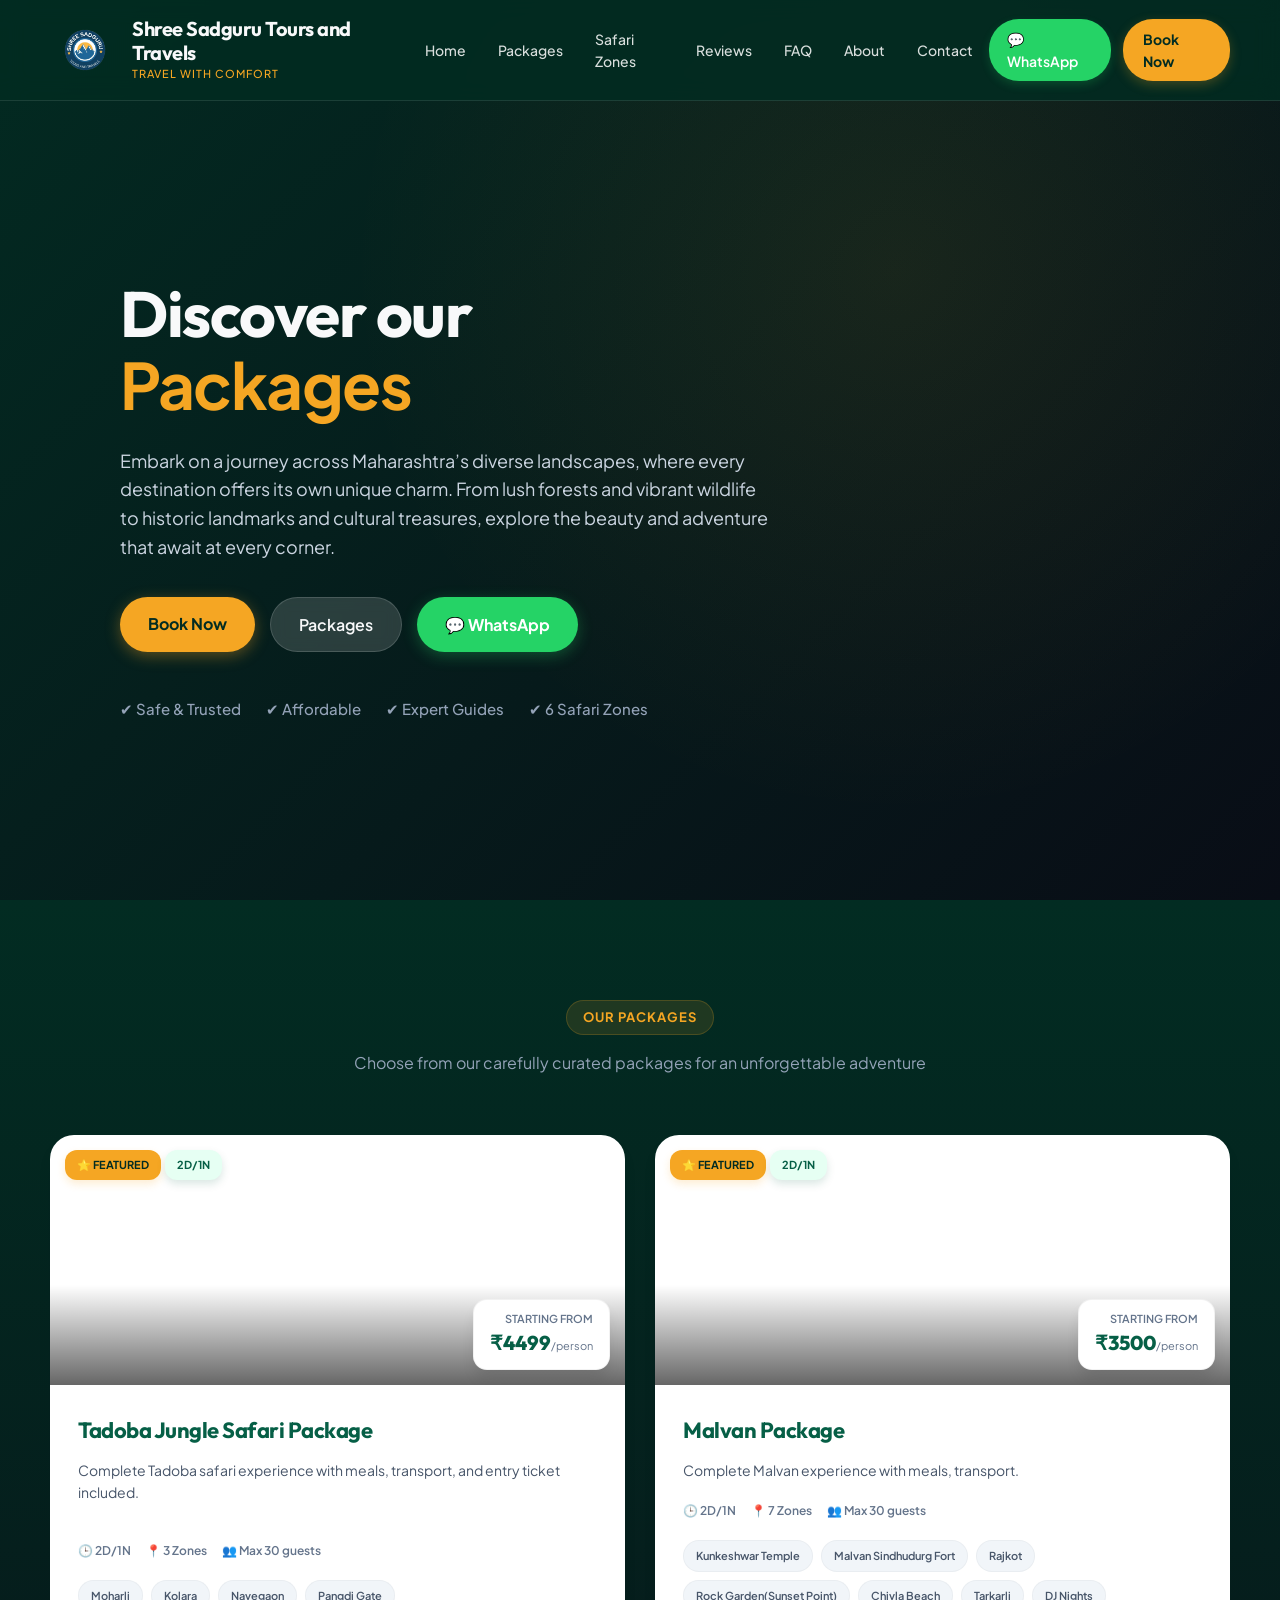
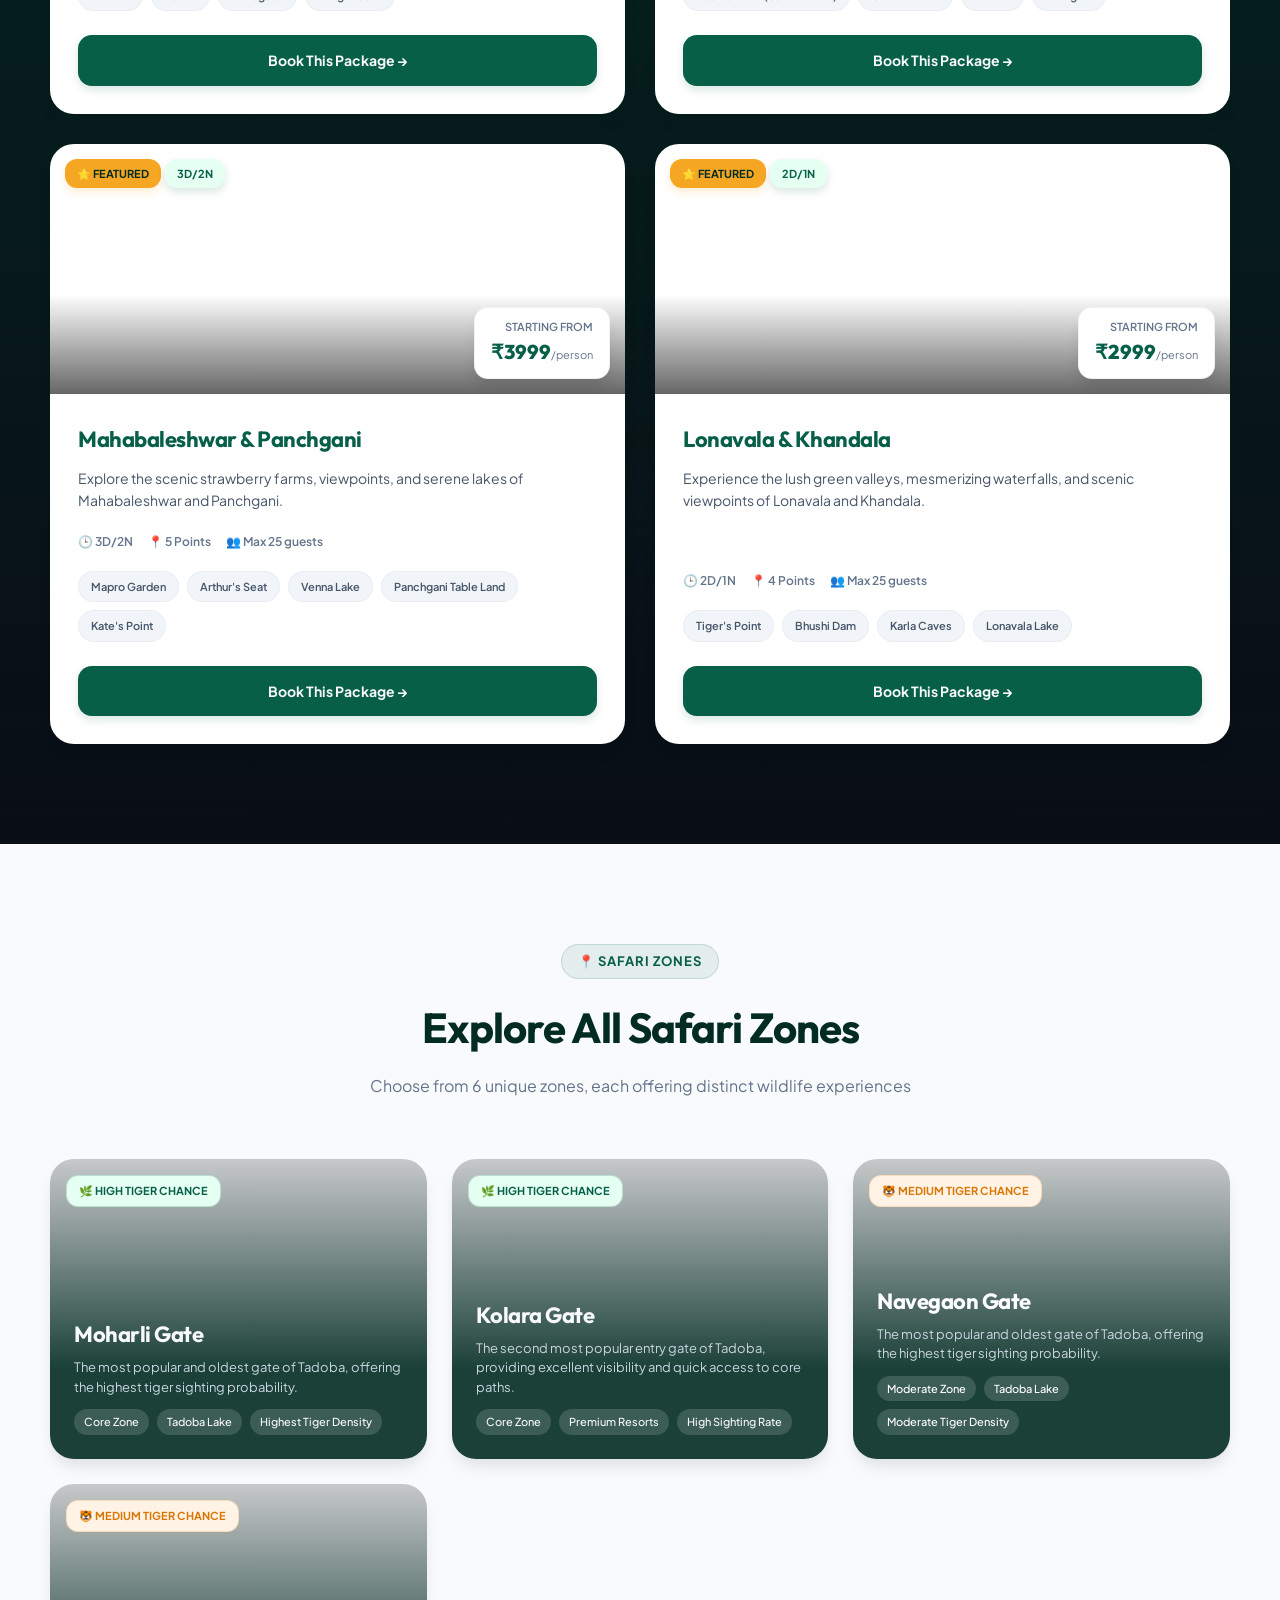
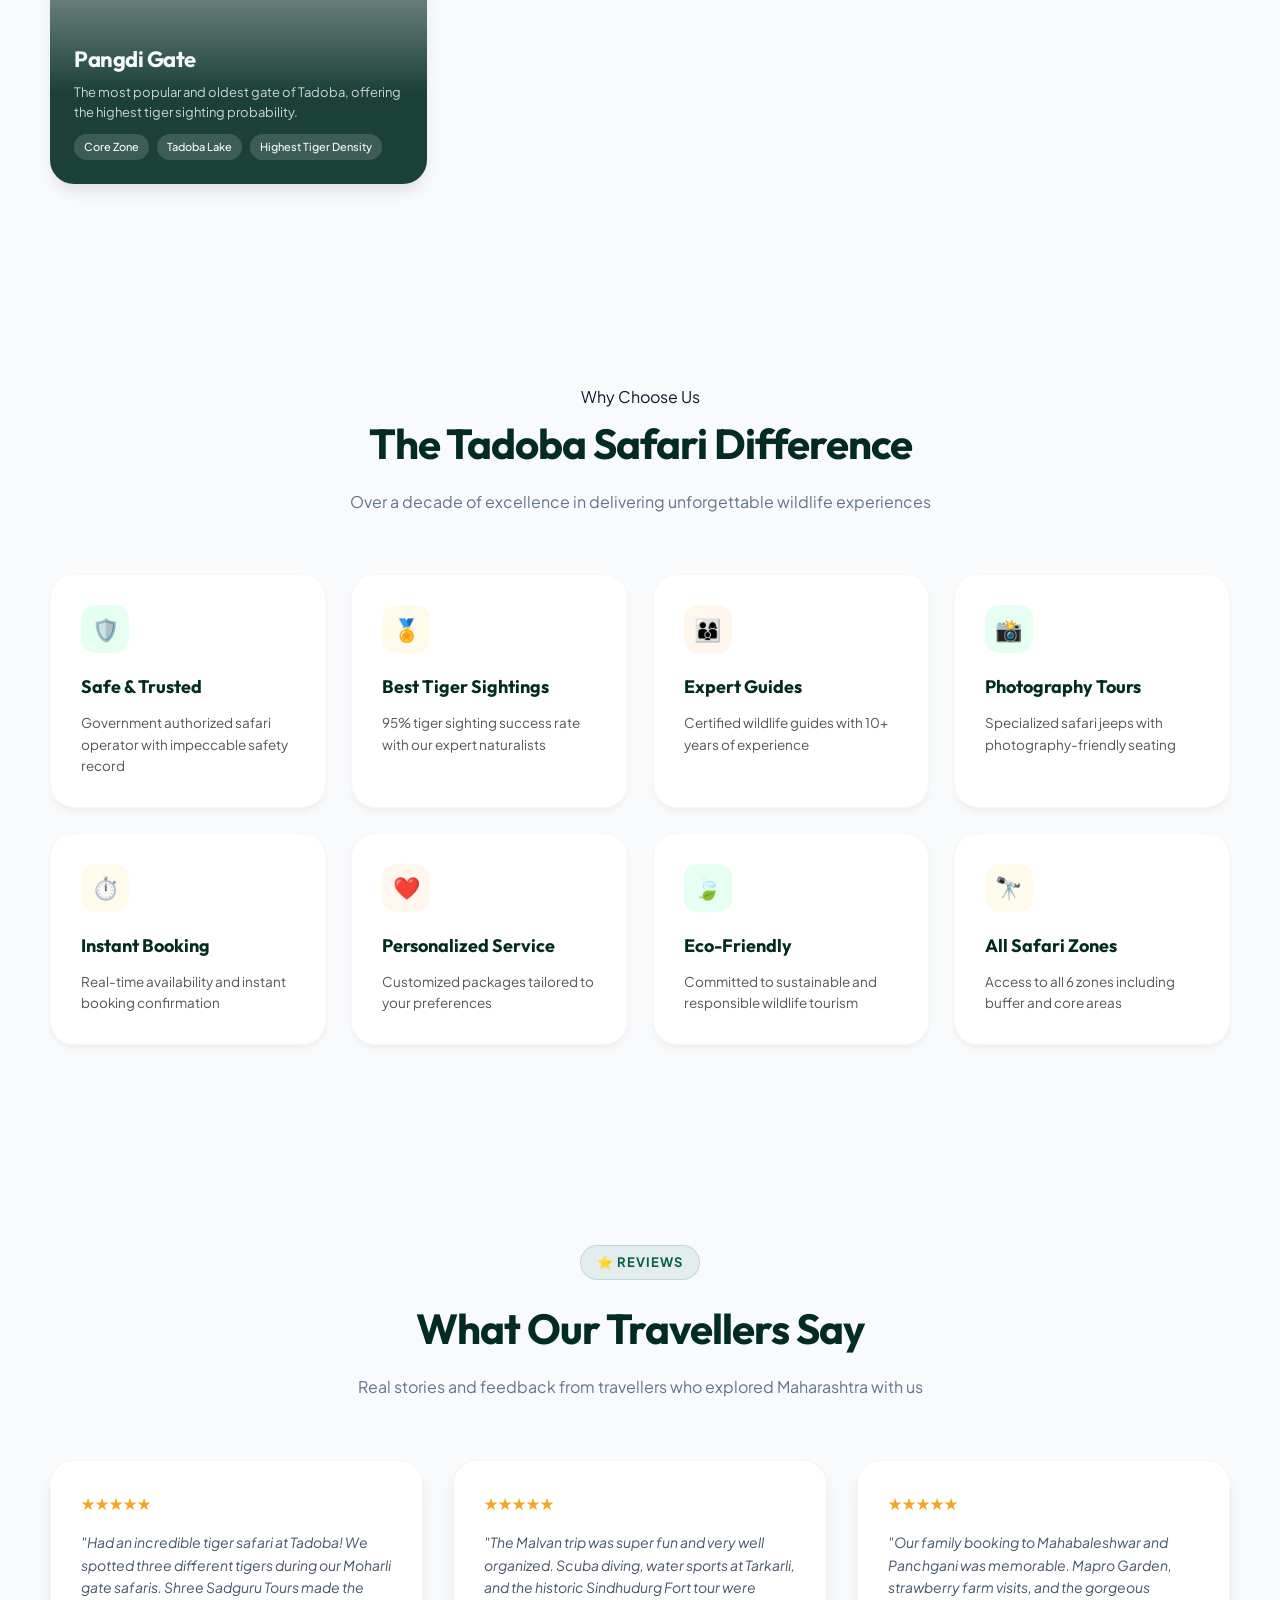
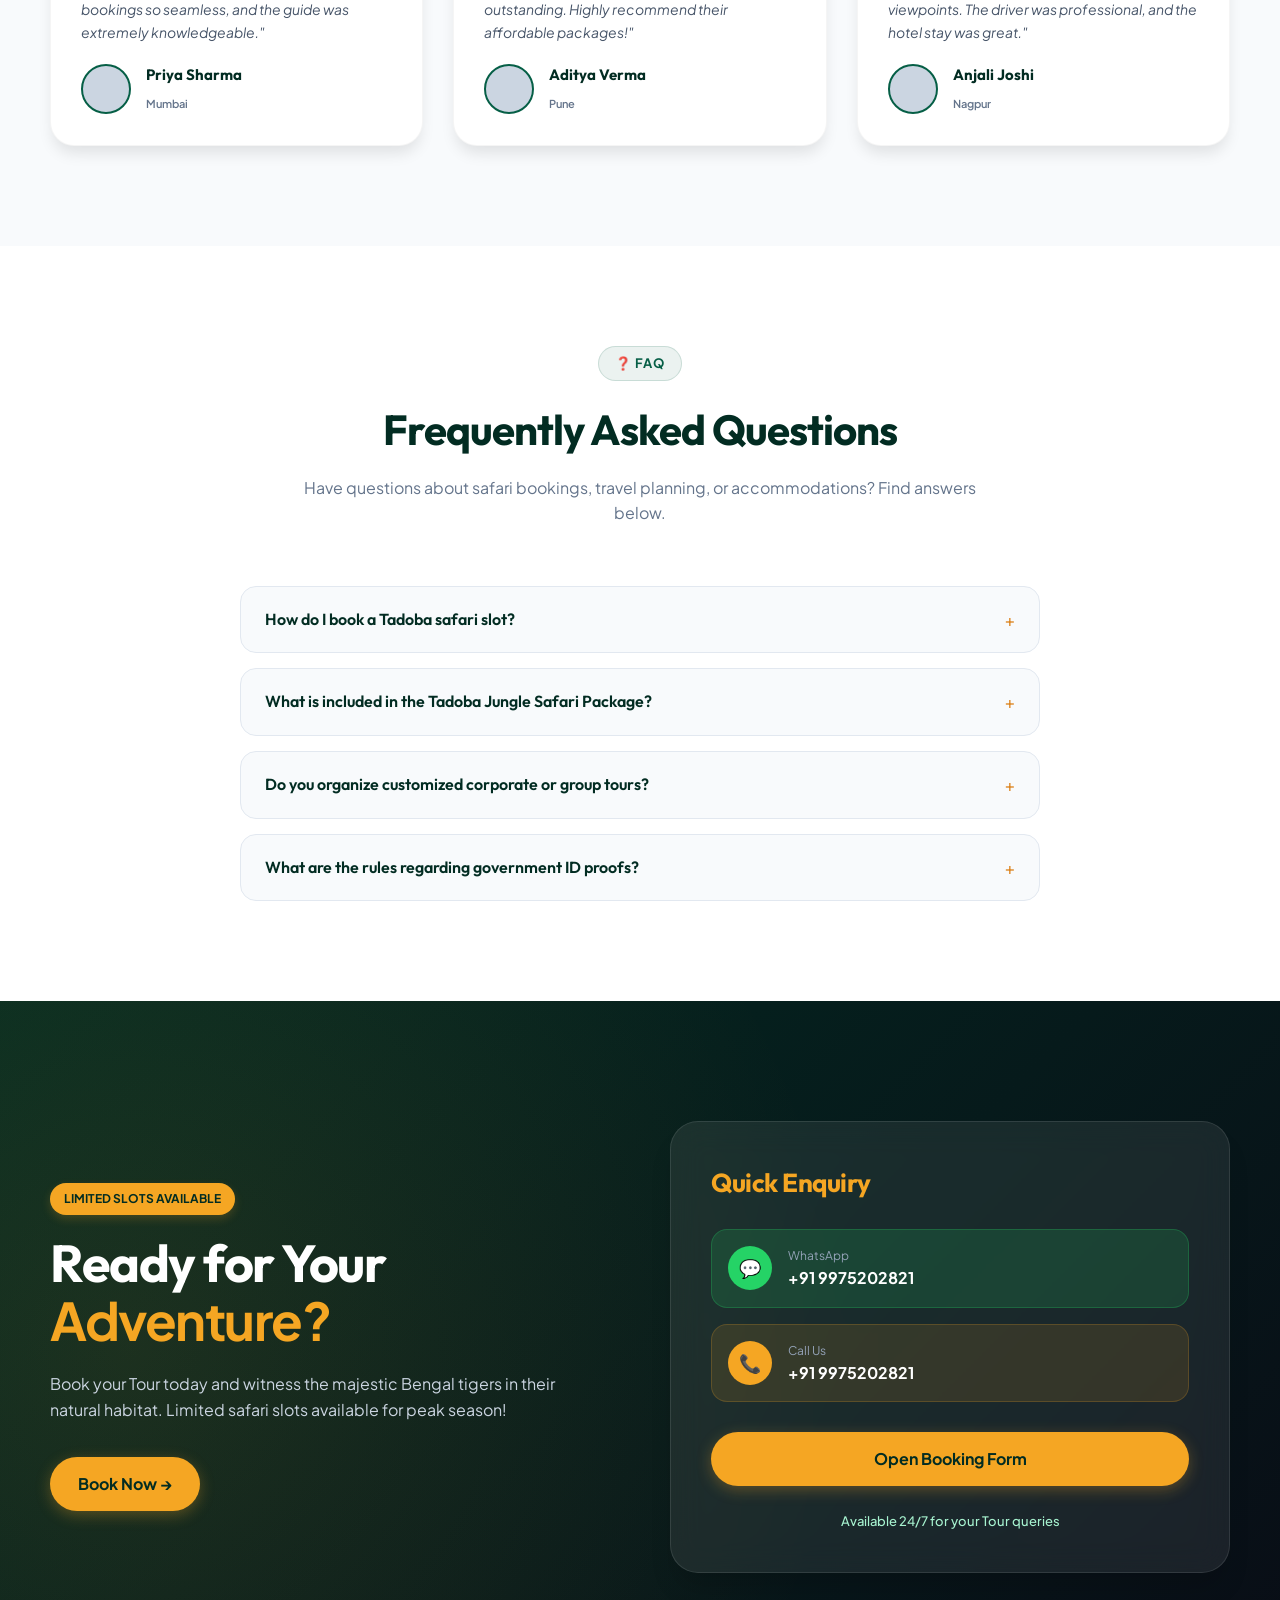
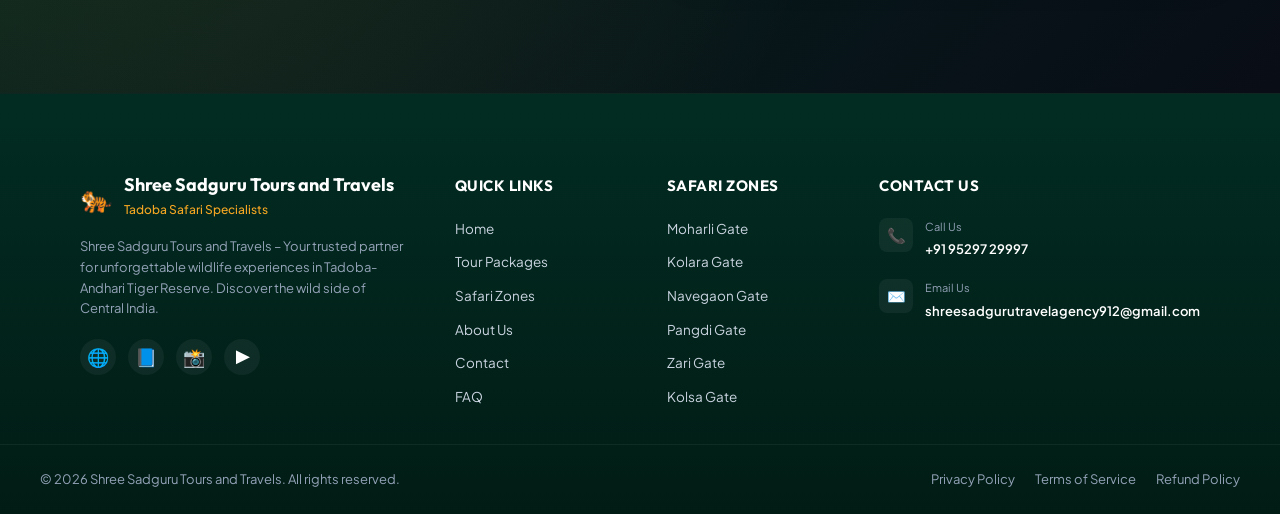
==== commit 63629789: "Fix WhatsApp buttons, logo size, and FAQ light theme" ====
--- a/index.html
+++ b/index.html
@@ -31,9 +31,10 @@
     </nav>
 
     <div class="nav-actions">
-      <a class="whatsapp"
-        href="https://wa.me/919975202821?text=Hi%20Sadguru%20Tours%20and%20Travels%20Team%2C%0AI%27m%20interested%20in%20Tour%20booking.">
-        WhatsApp
+      <a class="nav-whatsapp"
+        href="https://wa.me/919975202821?text=Hi%20Sadguru%20Tours%20and%20Travels%20Team%2C%0AI%27m%20interested%20in%20Tour%20booking."
+        target="_blank" rel="noopener noreferrer">
+        💬 WhatsApp
       </a>
       <a class="book-btn" href="form.html">Book Now</a>
     </div>
@@ -61,8 +62,9 @@
         <a class="primary-btn" href="form.html">Book Now</a>
         <a class="secondary-btn" href="#packages">Packages</a>
         <a class="whatsapp-btn"
-          href="https://wa.me/919975202821?text=Hi%20Sadguru%20Tours%20and%20Travels%20Team%2C%0AI%27m%20interested%20in%20Tour%20booking.">
-          WhatsApp
+          href="https://wa.me/919975202821?text=Hi%20Sadguru%20Tours%20and%20Travels%20Team%2C%0AI%27m%20interested%20in%20Tour%20booking."
+          target="_blank" rel="noopener noreferrer">
+          💬 WhatsApp
         </a>
 
       </div>
--- a/style.css
+++ b/style.css
@@ -72,13 +72,9 @@
 }
 
 .logo-img {
-  width: 55px;
-  height: 55px;
+  width: 70px;
+  height: 70px;
   object-fit: contain;
-  border-radius: 50%;
-  border: 2px solid var(--accent);
-  background: rgba(255, 255, 255, 0.1);
-  padding: 2px;
 }
 
 .logo-text {
@@ -141,7 +137,7 @@
   align-items: center;
 }
 
-.whatsapp {
+.nav-whatsapp {
   padding: 9px 18px;
   border-radius: 30px;
   background: #25d366;
@@ -151,12 +147,13 @@
   font-weight: 600;
   display: flex;
   align-items: center;
+  justify-content: center;
   gap: 6px;
   box-shadow: 0 4px 10px rgba(37, 211, 102, 0.2);
   transition: var(--transition);
 }
 
-.whatsapp:hover {
+.nav-whatsapp:hover {
   transform: translateY(-2px);
   background: #128c7e;
   box-shadow: 0 6px 15px rgba(37, 211, 102, 0.35);
@@ -286,6 +283,7 @@
   font-weight: 700;
   display: flex;
   align-items: center;
+  justify-content: center;
   gap: 8px;
   box-shadow: 0 4px 15px rgba(37, 211, 102, 0.3);
   transition: var(--transition);
@@ -786,7 +784,8 @@
 /* NEW: FAQ ACCORDION */
 .faq-section {
   padding: 100px 50px;
-  background: var(--bg-dark);
+  background: #ffffff;
+  color: var(--text-dark);
 }
 
 .faq-container {
@@ -798,8 +797,8 @@
 }
 
 .faq-item {
-  background: rgba(255, 255, 255, 0.03);
-  border: 1px solid rgba(255, 255, 255, 0.06);
+  background: #f8fafc;
+  border: 1px solid #e2e8f0;
   border-radius: 16px;
   overflow: hidden;
   transition: var(--transition);
@@ -818,12 +817,12 @@
 .faq-header h4 {
   font-size: 16px;
   font-weight: 600;
-  color: var(--text-light);
+  color: var(--primary);
 }
 
 .faq-icon {
   font-size: 16px;
-  color: var(--accent);
+  color: var(--accent-dark);
   transition: transform 0.3s ease;
 }
 
@@ -836,13 +835,14 @@
 .faq-content p {
   padding: 0 24px 24px;
   font-size: 14px;
-  color: #cbd5e1;
+  color: #475569;
   line-height: 1.6;
 }
 
 .faq-item.active {
-  background: rgba(255, 255, 255, 0.06);
-  border-color: rgba(255, 255, 255, 0.15);
+  background: #ffffff;
+  border-color: var(--primary-light);
+  box-shadow: 0 10px 25px -5px rgba(0, 0, 0, 0.05);
 }
 
 .faq-item.active .faq-icon {
@@ -1617,6 +1617,16 @@
 .conf-call-btn:hover {
   background: #cbd5e1;
   transform: translateY(-2px);
+}
+
+.conf-actions .icon {
+  margin: 0;
+  width: auto;
+  height: auto;
+  display: inline;
+  font-size: inherit;
+  background: none;
+  border-radius: 0;
 }
 
 .conf-home-link {
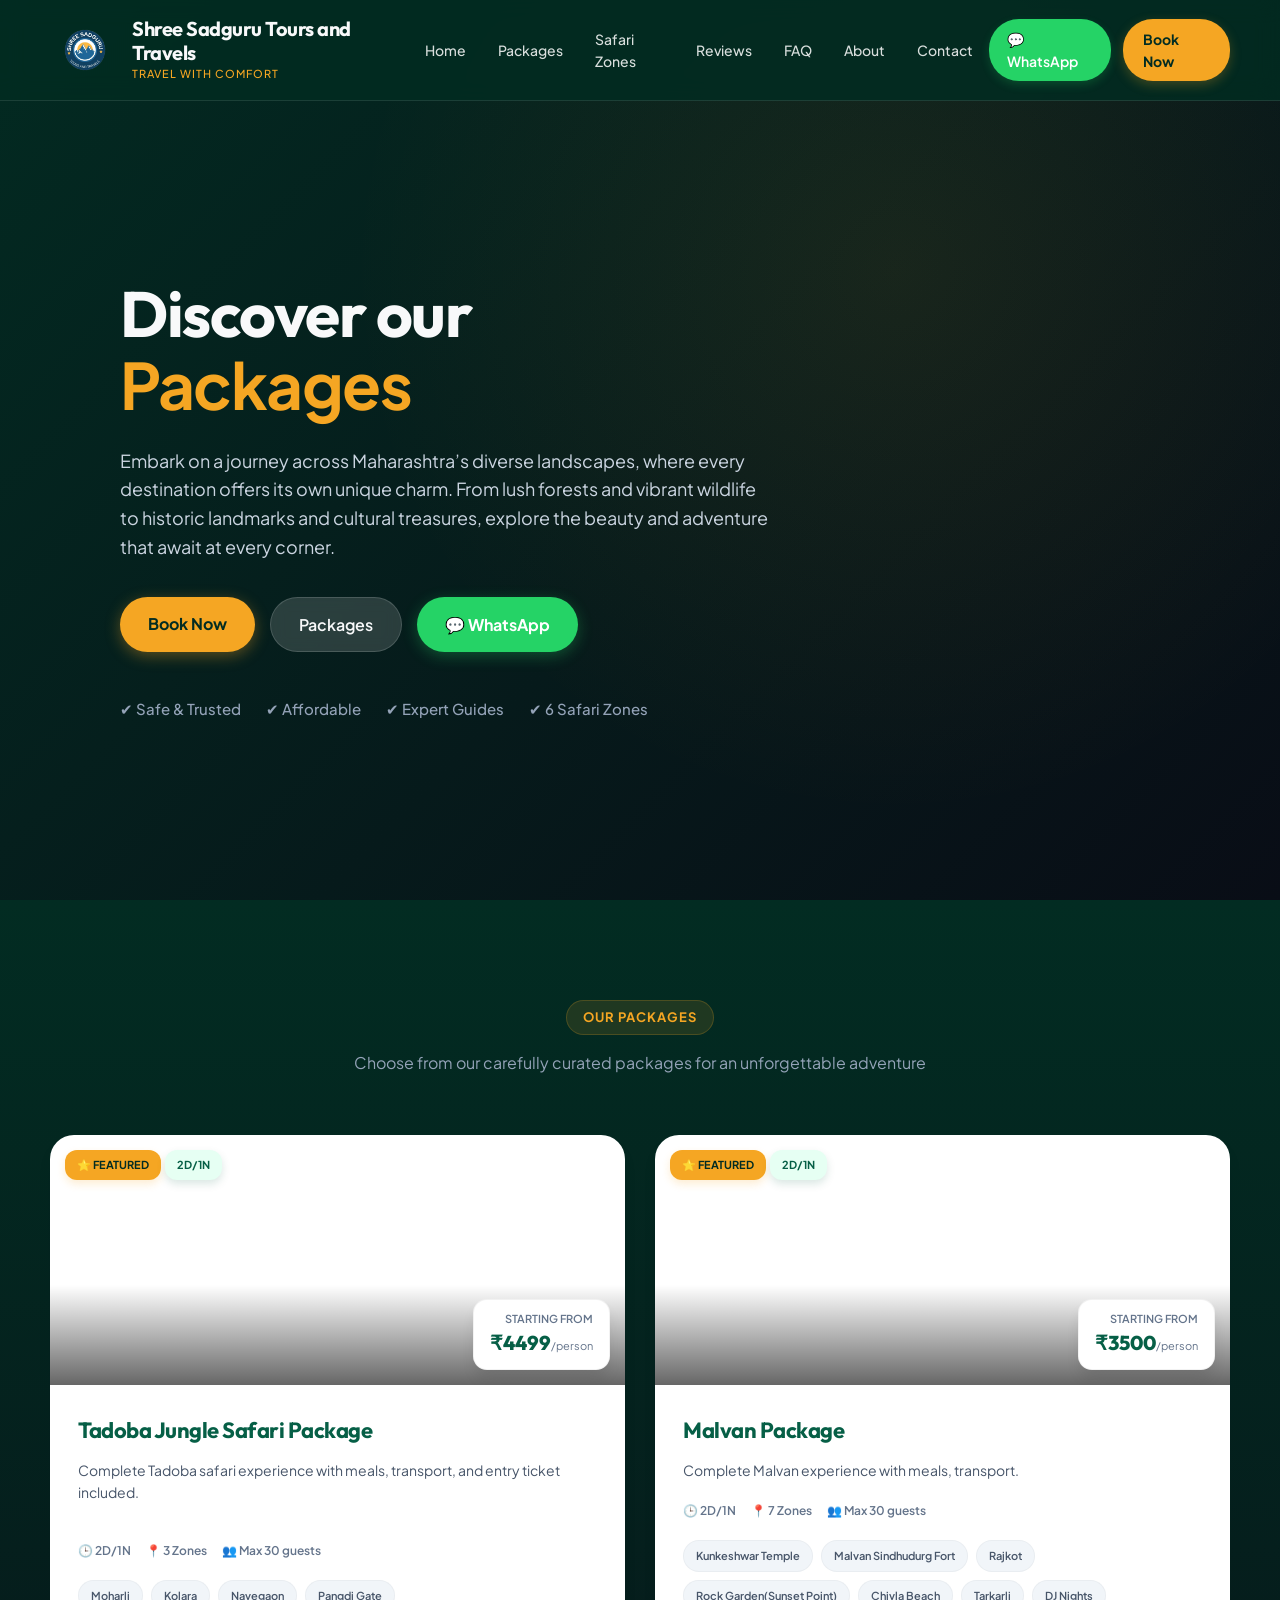
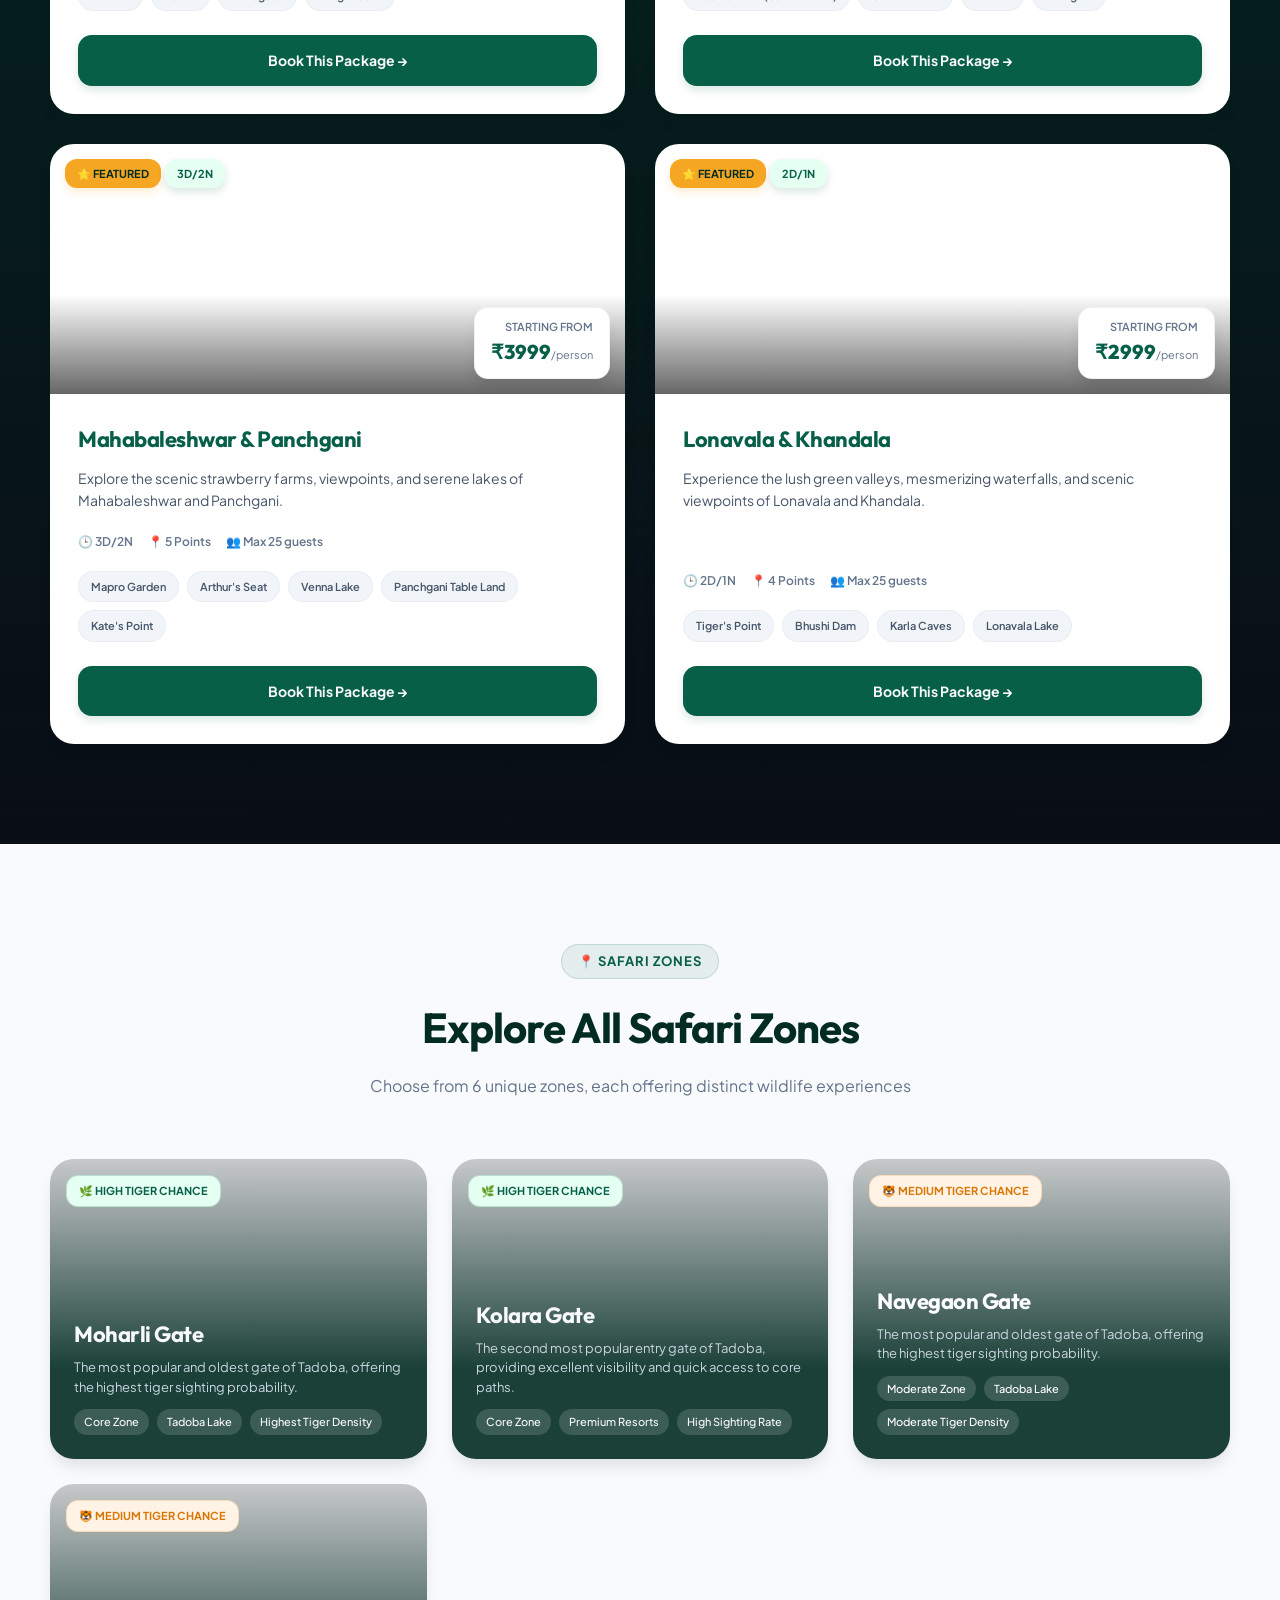
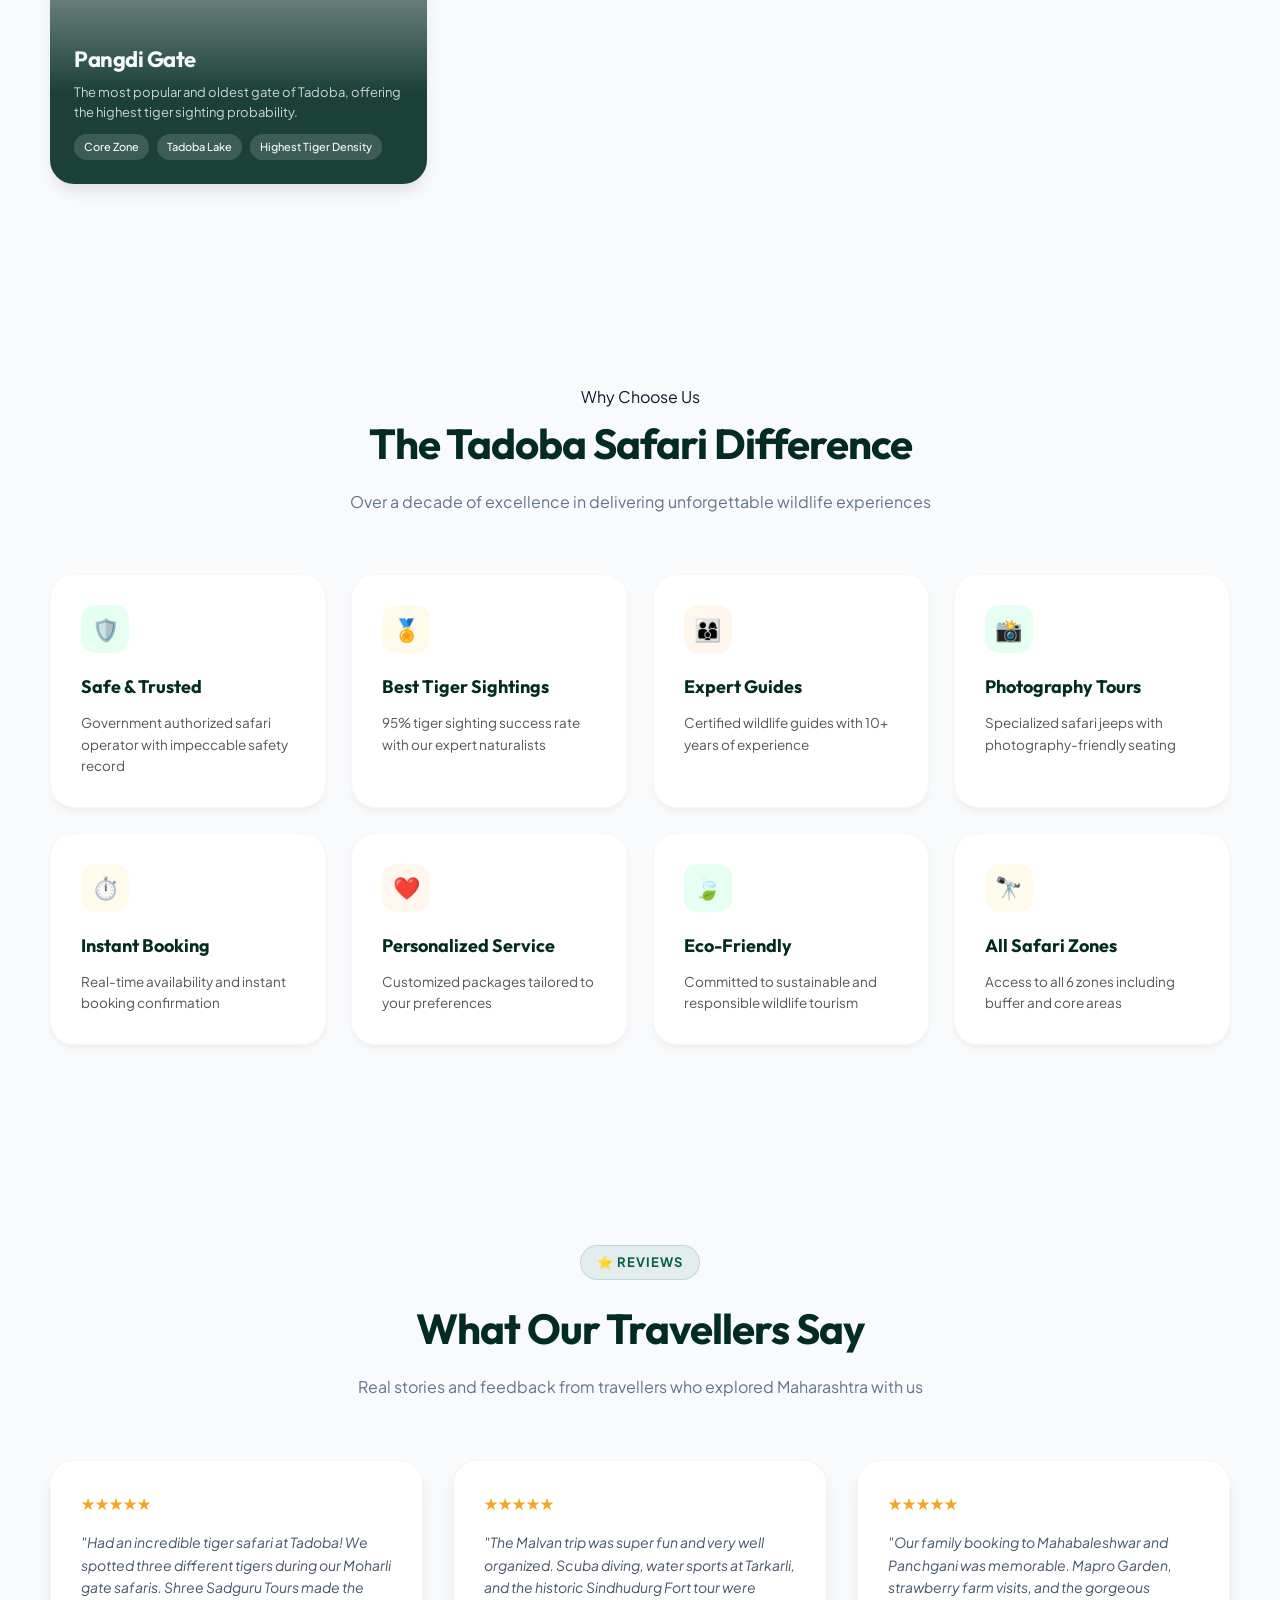
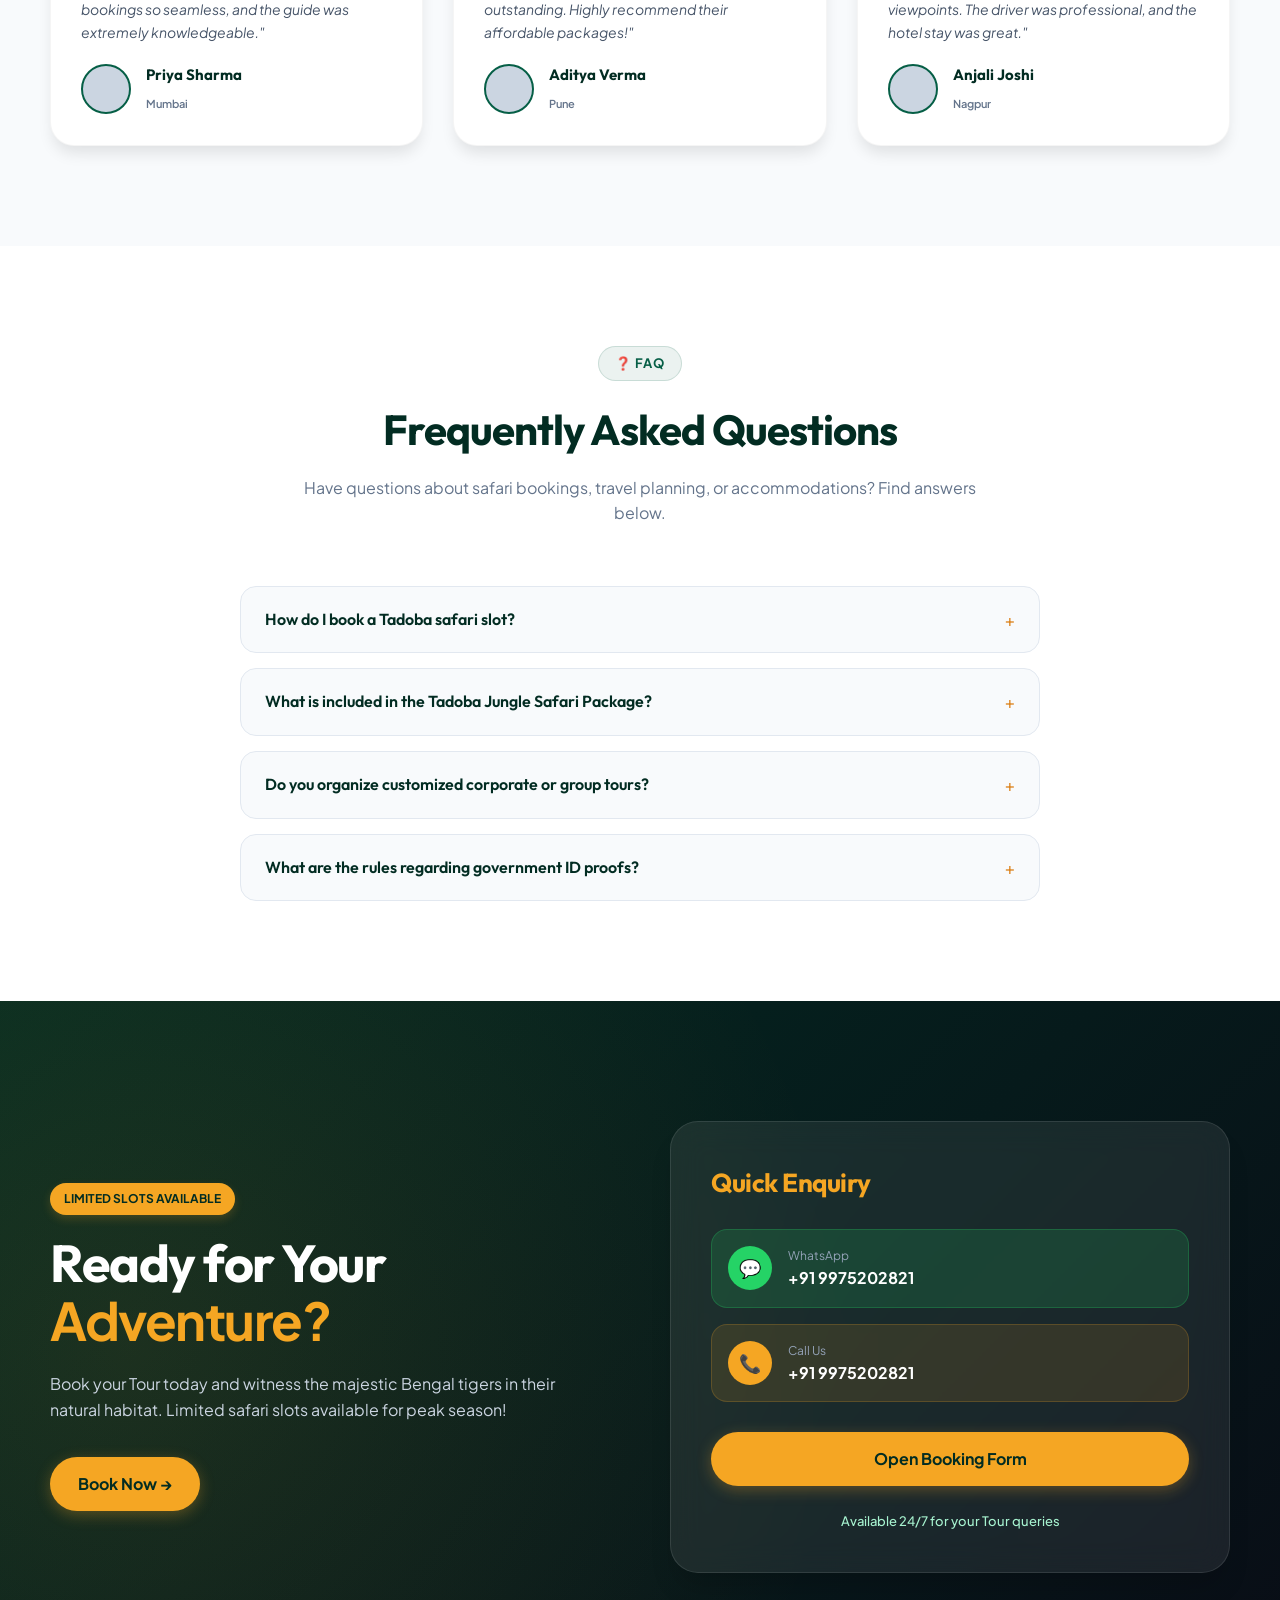
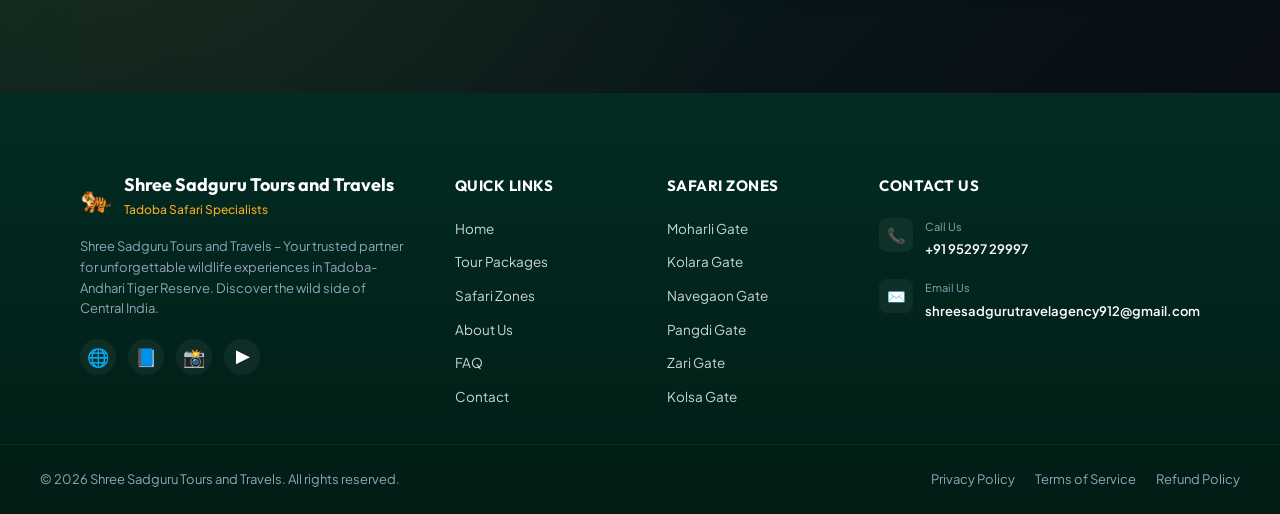
==== commit 7eb9a146: "fix(footer): correct anchor link targets and swap FAQ/Contact positions" ====
--- a/index.html
+++ b/index.html
@@ -394,9 +394,13 @@
     <div class="testimonials-grid">
       <div class="testimonial-card">
         <div class="stars">★★★★★</div>
-        <p class="testimonial-text">"Had an incredible tiger safari at Tadoba! We spotted three different tigers during our Moharli gate safaris. Shree Sadguru Tours made the bookings so seamless, and the guide was extremely knowledgeable."</p>
+        <p class="testimonial-text">"Had an incredible tiger safari at Tadoba! We spotted three different tigers during
+          our Moharli gate safaris. Shree Sadguru Tours made the bookings so seamless, and the guide was extremely
+          knowledgeable."</p>
         <div class="user-profile">
-          <div class="user-avatar" style="background-image: url('https://images.unsplash.com/photo-1494790108377-be9c29b29330?auto=format&fit=crop&w=100&q=80');"></div>
+          <div class="user-avatar"
+            style="background-image: url('https://images.unsplash.com/photo-1494790108377-be9c29b29330?auto=format&fit=crop&w=100&q=80');">
+          </div>
           <div class="user-meta">
             <h4>Priya Sharma</h4>
             <span>Mumbai</span>
@@ -405,9 +409,13 @@
       </div>
       <div class="testimonial-card">
         <div class="stars">★★★★★</div>
-        <p class="testimonial-text">"The Malvan trip was super fun and very well organized. Scuba diving, water sports at Tarkarli, and the historic Sindhudurg Fort tour were outstanding. Highly recommend their affordable packages!"</p>
+        <p class="testimonial-text">"The Malvan trip was super fun and very well organized. Scuba diving, water sports
+          at Tarkarli, and the historic Sindhudurg Fort tour were outstanding. Highly recommend their affordable
+          packages!"</p>
         <div class="user-profile">
-          <div class="user-avatar" style="background-image: url('https://images.unsplash.com/photo-1507003211169-0a1dd7228f2d?auto=format&fit=crop&w=100&q=80');"></div>
+          <div class="user-avatar"
+            style="background-image: url('https://images.unsplash.com/photo-1507003211169-0a1dd7228f2d?auto=format&fit=crop&w=100&q=80');">
+          </div>
           <div class="user-meta">
             <h4>Aditya Verma</h4>
             <span>Pune</span>
@@ -416,9 +424,13 @@
       </div>
       <div class="testimonial-card">
         <div class="stars">★★★★★</div>
-        <p class="testimonial-text">"Our family booking to Mahabaleshwar and Panchgani was memorable. Mapro Garden, strawberry farm visits, and the gorgeous viewpoints. The driver was professional, and the hotel stay was great."</p>
+        <p class="testimonial-text">"Our family booking to Mahabaleshwar and Panchgani was memorable. Mapro Garden,
+          strawberry farm visits, and the gorgeous viewpoints. The driver was professional, and the hotel stay was
+          great."</p>
         <div class="user-profile">
-          <div class="user-avatar" style="background-image: url('https://images.unsplash.com/photo-1438761681033-6461ffad8d80?auto=format&fit=crop&w=100&q=80');"></div>
+          <div class="user-avatar"
+            style="background-image: url('https://images.unsplash.com/photo-1438761681033-6461ffad8d80?auto=format&fit=crop&w=100&q=80');">
+          </div>
           <div class="user-meta">
             <h4>Anjali Joshi</h4>
             <span>Nagpur</span>
@@ -442,7 +454,9 @@
           <span class="faq-icon">+</span>
         </div>
         <div class="faq-content">
-          <p>You can fill out our website booking form with your contact details, government ID proof (Aadhar/PAN), and package selection. Once submitted, our team will verify real-time safari gate availability and contact you via phone or WhatsApp to finalize slot details and payments.</p>
+          <p>You can fill out our website booking form with your contact details, government ID proof (Aadhar/PAN), and
+            package selection. Once submitted, our team will verify real-time safari gate availability and contact you
+            via phone or WhatsApp to finalize slot details and payments.</p>
         </div>
       </div>
       <div class="faq-item">
@@ -451,7 +465,9 @@
           <span class="faq-icon">+</span>
         </div>
         <div class="faq-content">
-          <p>Our standard package includes 2D/1N accommodation near the safari gates, all major meals (breakfast, lunch, dinner), one open Gypsy jungle safari ticket with expert guide fees, and pick-up/drop-off transport from the nearest station/airport.</p>
+          <p>Our standard package includes 2D/1N accommodation near the safari gates, all major meals (breakfast, lunch,
+            dinner), one open Gypsy jungle safari ticket with expert guide fees, and pick-up/drop-off transport from the
+            nearest station/airport.</p>
         </div>
       </div>
       <div class="faq-item">
@@ -460,7 +476,9 @@
           <span class="faq-icon">+</span>
         </div>
         <div class="faq-content">
-          <p>Yes, absolutely! We specialize in organizing custom group tours, family getaways, and corporate retreats to all destinations including Lonavala, Malvan, Mahabaleshwar, and Tadoba. Select the "Custom Package Enquiry" option in the form and add your requirements in the special requests area.</p>
+          <p>Yes, absolutely! We specialize in organizing custom group tours, family getaways, and corporate retreats to
+            all destinations including Lonavala, Malvan, Mahabaleshwar, and Tadoba. Select the "Custom Package Enquiry"
+            option in the form and add your requirements in the special requests area.</p>
         </div>
       </div>
       <div class="faq-item">
@@ -469,7 +487,9 @@
           <span class="faq-icon">+</span>
         </div>
         <div class="faq-content">
-          <p>For safari bookings, the government forest department strictly requires a valid ID number (like Aadhar Card, PAN Card, or Passport) for all passengers. The same physical ID must be carried during the safari entry check. All bookings are non-transferable once registered with the forest department.</p>
+          <p>For safari bookings, the government forest department strictly requires a valid ID number (like Aadhar
+            Card, PAN Card, or Passport) for all passengers. The same physical ID must be carried during the safari
+            entry check. All bookings are non-transferable once registered with the forest department.</p>
         </div>
       </div>
     </div>
@@ -565,12 +585,12 @@
       <div class="contact-final-links">
         <h4>Quick Links</h4>
         <ul>
-          <li><a href="#Home">Home</a></li>
-          <li><a href="#Tour Packages">Tour Packages</a></li>
-          <li><a href="#Safari Zones">Safari Zones</a></li>
-          <li><a href="#About Us">About Us</a></li>
-          <li><a href="#Contact">Contact</a></li>
-          <li><a href="#FAQ">FAQ</a></li>
+          <li><a href="#home">Home</a></li>
+          <li><a href="#packages">Tour Packages</a></li>
+          <li><a href="#zones">Safari Zones</a></li>
+          <li><a href="#about">About Us</a></li>
+          <li><a href="#faq">FAQ</a></li>
+          <li><a href="#contact">Contact</a></li>
         </ul>
       </div>
 
